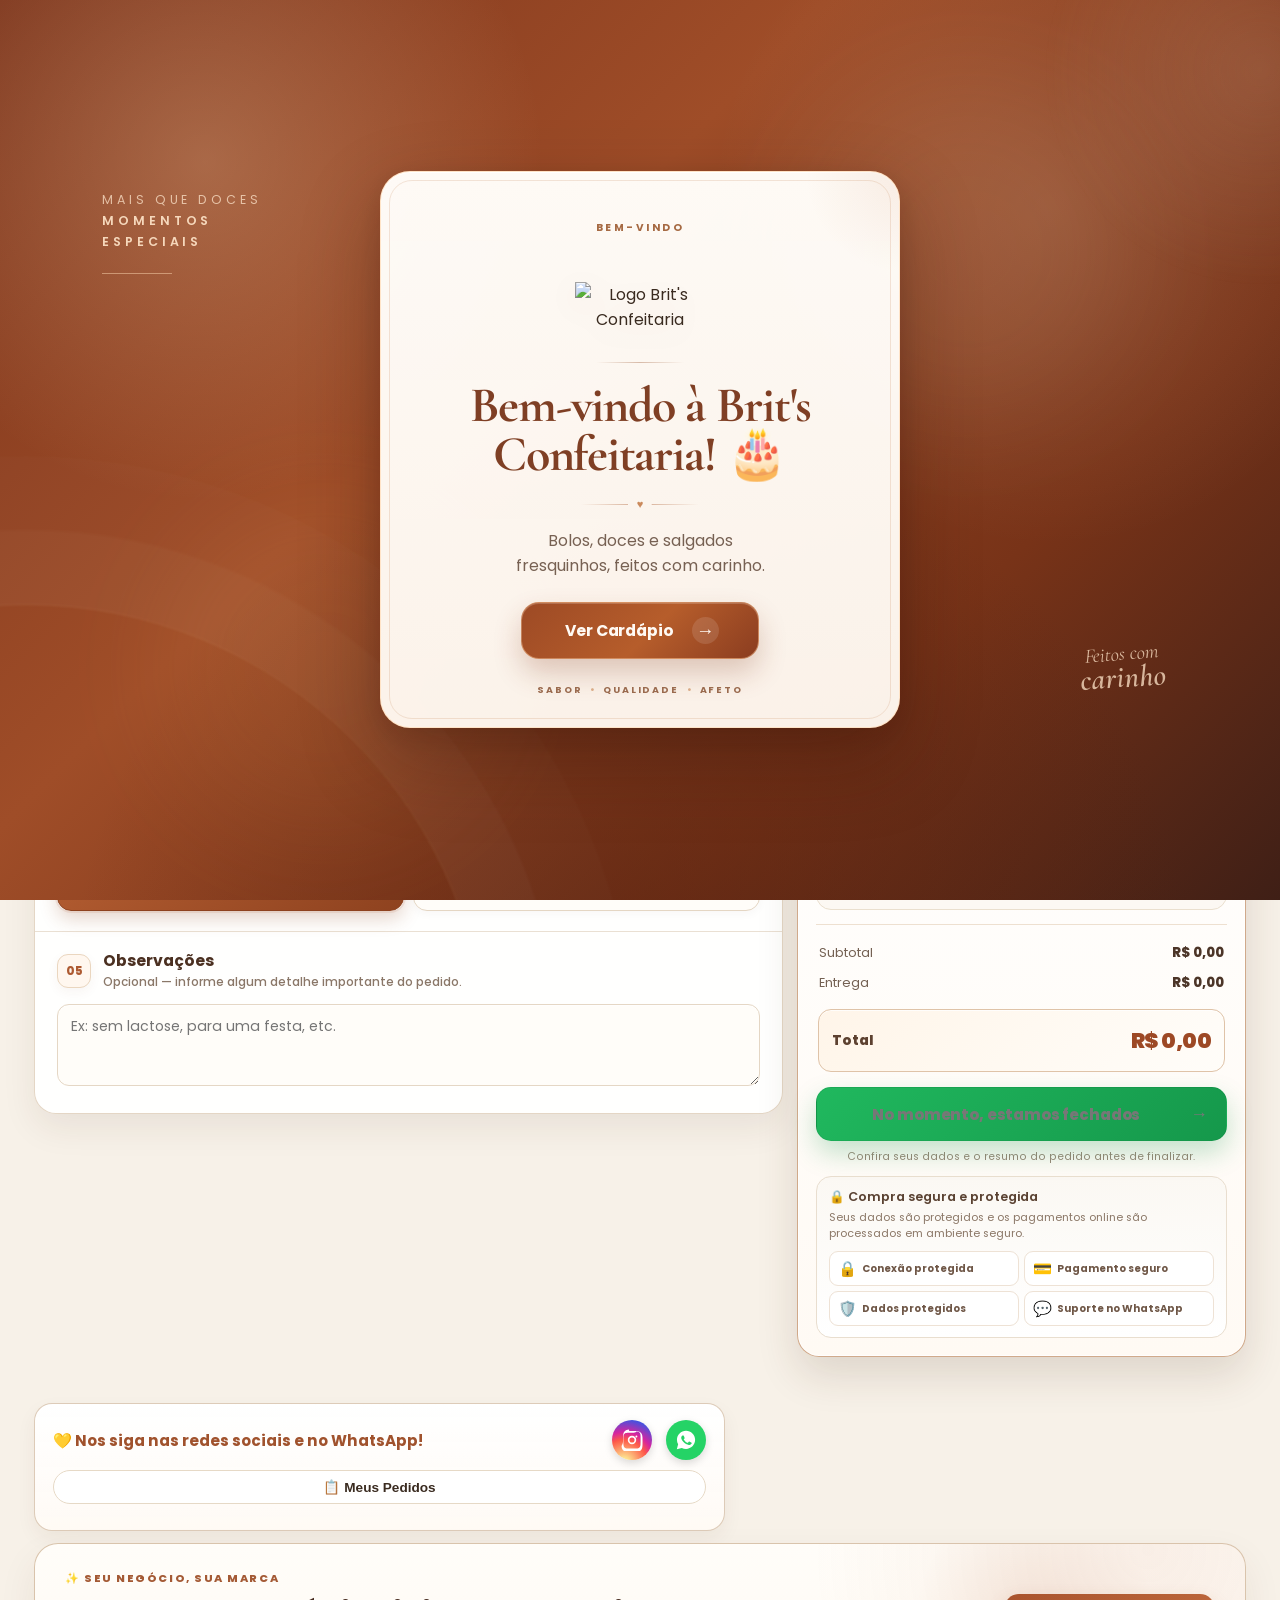
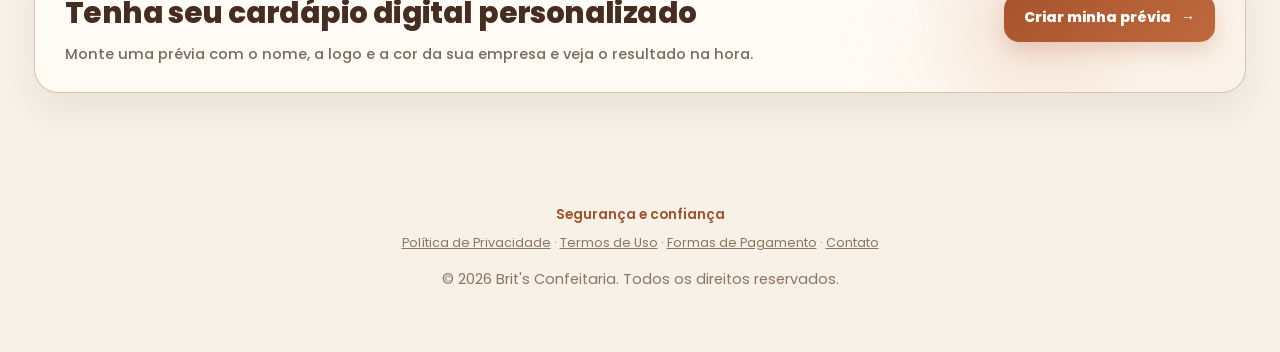
==== index.html @ 146a9d32 "Adiciona nomes alternativos da Brit's ao SEO" ====
<!DOCTYPE html>
<html lang="pt-BR">
<head>
    <meta charset="UTF-8">
    <meta name="viewport" content="width=device-width, initial-scale=1.0">
    <!-- ⚠️ TROQUE AQUI PRA UM CLIENTE NOVO — essas linhas não conseguem ser preenchidas
         automaticamente pelo loja-config.js, porque o navegador as lê ANTES do JavaScript
         carregar. Troque manualmente pelo nome, descrição e endereço do site do cliente. -->
    <title>Brit's Confeitaria em Colatina, ES | Bolos, Doces e Delivery</title>
    <meta name="description" content="Brit's Confeitaria em Colatina, ES: bolos, doces, tortas, brownies e salgados com delivery. Consulte o cardápio online e faça seu pedido.">
    <meta name="robots" content="index,follow,max-image-preview:large">
    <link rel="canonical" href="https://britsconfeitaria.com.br/">

    <!-- Compartilhamento bonito (WhatsApp, Instagram, etc.) -->
    <meta property="og:title" content="Brit's Confeitaria em Colatina, ES | Bolos, Doces e Delivery">
    <meta property="og:description" content="Bolos, doces, tortas, brownies e salgados em Colatina, ES. Consulte o cardápio online e peça para entrega.">
    <meta property="og:image" content="https://britsconfeitaria.com.br/logopng.png">
    <meta property="og:type" content="website">
    <meta property="og:url" content="https://britsconfeitaria.com.br/">
    <meta property="og:locale" content="pt_BR">
    <meta name="twitter:card" content="summary_large_image">
    <meta name="twitter:title" content="Brit's Confeitaria em Colatina, ES">
    <meta name="twitter:description" content="Bolos, doces, tortas, brownies e salgados com delivery em Colatina, ES.">
    <meta name="twitter:image" content="https://britsconfeitaria.com.br/logopng.png">
    <meta name="theme-color" content="#a0522d">

    <!-- Dados estruturados para mecanismos de busca: negócio local por área atendida.
         Não publicamos endereço residencial; a cobertura informada é Colatina/ES. -->
    <script type="application/ld+json">
    {
      "@context": "https://schema.org",
      "@type": "Bakery",
      "@id": "https://britsconfeitaria.com.br/#negocio",
      "name": "Brit's Confeitaria",
      "alternateName": ["Brits", "Brits Confeitaria"],
      "url": "https://britsconfeitaria.com.br/",
      "logo": "https://britsconfeitaria.com.br/logopng.png",
      "image": "https://britsconfeitaria.com.br/logopng.png",
      "telephone": "+55 27 99763-3871",
      "description": "Confeitaria em Colatina, ES, com bolos, doces, tortas, brownies, salgados e delivery.",
      "areaServed": {
        "@type": "City",
        "name": "Colatina",
        "containedInPlace": {
          "@type": "State",
          "name": "Espírito Santo"
        }
      },
      "sameAs": [
        "https://www.instagram.com/brites.doces/"
      ],
      "servesCuisine": [
        "Confeitaria",
        "Bolos",
        "Doces",
        "Tortas",
        "Brownies",
        "Salgados"
      ],
      "potentialAction": {
        "@type": "OrderAction",
        "target": "https://britsconfeitaria.com.br/"
      }
    }
    </script>
    <!-- fim do trecho pra trocar manualmente -->

    <!-- PWA (app instalável) -->
    <link rel="manifest" href="manifest.json">
    <link rel="icon" type="image/png" href="logopng.png">
    <link rel="apple-touch-icon" href="logopng.png">

    <link rel="preconnect" href="https://fonts.googleapis.com">
    <link href="https://fonts.googleapis.com/css2?family=Cormorant+Garamond:wght@600;700&family=Poppins:wght@400;500;600;700&display=swap" rel="stylesheet">
    <link rel="stylesheet" href="style.css">

    <style>
        /* Vendedor Inteligente — sugestão discreta antes do carrinho */
        .vendedor-inteligente {
            position: fixed;
            left: 16px;
            bottom: 18px;
            width: min(390px, calc(100vw - 32px));
            z-index: 1190;
            background: #fffaf5;
            border: 1px solid rgba(160,82,45,.22);
            border-radius: 18px;
            box-shadow: 0 16px 45px rgba(62,35,20,.22);
            padding: 14px;
            gap: 12px;
            align-items: center;
            transform: translateY(22px);
            opacity: 0;
            transition: opacity .25s ease, transform .25s ease;
        }
        .vendedor-inteligente.mostrar { opacity: 1; transform: translateY(0); }
        .vendedor-inteligente-foto { width: 86px; height: 86px; border-radius: 14px; object-fit: cover; flex: 0 0 86px; background: #f1e7df; }
        .vendedor-inteligente-conteudo { min-width: 0; flex: 1; }
        .vendedor-inteligente-kicker { display:block; font-size:.78rem; font-weight:700; color:#a0522d; margin-bottom:3px; }
        .vendedor-inteligente-nome { display:block; color:#3f261b; font-size:1rem; line-height:1.2; margin-right:22px; }
        .vendedor-inteligente-texto { margin:5px 0 7px; font-size:.82rem; line-height:1.35; color:#6f574b; }
        .vendedor-inteligente-preco { display:inline-block; margin-right:8px; font-weight:800; color:#6f3a24; }
        .vendedor-inteligente-preco-original { font-size:.78rem; color:#8d827d; text-decoration:line-through; margin-right:4px; }
        .vendedor-inteligente-acao { border:0; border-radius:10px; padding:8px 11px; font:inherit; font-weight:700; cursor:pointer; background:#a0522d; color:white; }
        .vendedor-inteligente-fechar { position:absolute; top:7px; right:8px; border:0; background:transparent; color:#806d64; font-size:1rem; cursor:pointer; padding:5px; }
        @media (max-width: 560px) {
            .vendedor-inteligente { left:12px; bottom:12px; width:calc(100vw - 24px); padding:12px; }
            .vendedor-inteligente-foto { width:76px; height:76px; flex-basis:76px; }
        }
    </style>

</head>
<body>
    <div id="telaBoasVindas" class="tela-boas-vindas" style="display:none;">
        <div class="boas-vindas-luz boas-vindas-luz--um" aria-hidden="true"></div>
        <div class="boas-vindas-luz boas-vindas-luz--dois" aria-hidden="true"></div>
        <div class="boas-vindas-assinatura boas-vindas-assinatura--esquerda" aria-hidden="true">
            <span>MAIS QUE DOCES</span>
            <strong>MOMENTOS ESPECIAIS</strong>
        </div>
        <div class="boas-vindas-assinatura boas-vindas-assinatura--direita" aria-hidden="true">
            <span>Feitos com</span>
            <strong>carinho</strong>
        </div>
        <div class="boas-vindas-conteudo" role="dialog" aria-modal="true" aria-labelledby="boasVindasTitulo">
            <div class="boas-vindas-kicker">BEM-VINDO</div>
            <div class="boas-vindas-logo-wrap">
                <img id="boasVindasLogo" src="logopng.png" alt="Logo da loja" class="boas-vindas-logo">
            </div>
            <h2 id="boasVindasTitulo">Bem-vindo à Brit's Confeitaria! 🎂</h2>
            <div class="boas-vindas-divisor" aria-hidden="true"><span>♥</span></div>
            <p class="boas-vindas-subtitulo">Bolos, doces e salgados fresquinhos, feitos com carinho.</p>
            <button class="boas-vindas-cta" onclick="fecharBoasVindas()">
                <span>Ver Cardápio</span>
                <span class="boas-vindas-seta" aria-hidden="true">→</span>
            </button>
            <div class="boas-vindas-valores" aria-hidden="true">
                <span>Sabor</span><i>•</i><span>Qualidade</span><i>•</i><span>Afeto</span>
            </div>
        </div>
    </div>

    <div id="bannerModoDemo" class="banner-modo-demo" style="display:none;">
        <span>🎨 Você está vendo uma prévia personalizada!</span>
        <button id="btnVoltarBannerDemo" onclick="restaurarCardapioOriginal()">🔄 Voltar pro cardápio da Brit's</button>
    </div>

    <header>
        <button id="btnAtivarNotificacoesSino" class="sino-notificacoes" style="display:none;" title="Notificações ativadas" aria-label="Notificações já ativadas" disabled>🔔</button>
        <div class="container">
            <img src="logopng.png" alt="Logo Brit's Confeitaria" class="logo">
            <h1>Bem-vindo à Brit's Confeitaria!</h1>
            <p>Seu cardápio diário de delícias frescas.</p>
            <p id="headerCidade" class="header-cidade"></p>
        </div>
    </header>

    <div id="statusLojaBanner" class="status-loja-banner">
        <span id="statusLojaTexto">Verificando o horário de funcionamento...</span>
    </div>

    <div id="ofertaBanner" class="oferta-banner" style="display:none;">
        <span onclick="irParaOfertas()">🔥 Temos produtos em oferta hoje! Toque aqui pra ver.</span>
        <button onclick="fecharAvisoOferta()">✕</button>
    </div>

    <div id="statusPedidoBanner" class="status-pedido-banner" style="display:none;">
        <span id="statusPedidoTexto"></span>
        <button id="btnPagarRestante" style="display:none;" onclick="pagarRestanteEncomenda(null, this)">💳 Pagar o restante</button>
        <button id="statusPedidoFechar" onclick="fecharStatusPedido()">✕</button>
    </div>

    <main>
        <div class="container">
            <div class="destaques">
                <div class="destaque-item"><div class="emoji">🧁</div><div class="txt">Feito com carinho</div></div>
                <div class="destaque-item"><div class="emoji">🌾</div><div class="txt">Ingredientes selecionados</div></div>
                <div class="destaque-item"><div class="emoji">🛵</div><div class="txt">Entrega na sua casa</div></div>
                <div class="destaque-item"><div class="emoji">💳</div><div class="txt">Pix, cartão ou dinheiro</div></div>
            </div>

            <button id="btnAtivarNotificacoesGrande" class="btn-notificacoes" onclick="ativarNotificacoes()">🔔 Ativar notificações de ofertas e novidades</button>
        </div>

        <div id="conviteNotificacoes" class="convite-notificacoes" style="display:none;" role="dialog" aria-live="polite" aria-labelledby="conviteNotificacoesTitulo">
            <button type="button" class="convite-notificacoes-fechar" onclick="adiarConviteNotificacoes()" aria-label="Fechar">✕</button>
            <div class="convite-notificacoes-icone">🔔</div>
            <div class="convite-notificacoes-conteudo">
                <strong id="conviteNotificacoesTitulo">Quer saber primeiro quando sair uma delícia nova? 😍</strong>
                <p>Ative as notificações e receba avisos de produtos fresquinhos, promoções e novidades da Brit's.</p>
                <div class="convite-notificacoes-acoes">
                    <button type="button" class="convite-notificacoes-aceitar" onclick="aceitarConviteNotificacoes()">Quero receber 😍</button>
                    <button type="button" class="convite-notificacoes-agora-nao" onclick="adiarConviteNotificacoes()">Agora não</button>
                </div>
            </div>
        </div>


        <div id="vendedorInteligente" class="vendedor-inteligente" style="display:none;" aria-live="polite">
            <button type="button" class="vendedor-inteligente-fechar" onclick="fecharVendedorInteligente()" aria-label="Fechar sugestão">✕</button>
            <img id="vendedorInteligenteFoto" class="vendedor-inteligente-foto" src="" alt="" style="display:none;">
            <div class="vendedor-inteligente-conteudo">
                <span id="vendedorInteligenteKicker" class="vendedor-inteligente-kicker">😍 Uma sugestão pra você</span>
                <strong id="vendedorInteligenteNome" class="vendedor-inteligente-nome"></strong>
                <p id="vendedorInteligenteTexto" class="vendedor-inteligente-texto"></p>
                <div>
                    <span id="vendedorInteligentePrecoOriginal" class="vendedor-inteligente-preco-original" style="display:none;"></span>
                    <span id="vendedorInteligentePreco" class="vendedor-inteligente-preco"></span>
                    <button type="button" id="vendedorInteligenteAcao" class="vendedor-inteligente-acao">Adicionar ao carrinho</button>
                </div>
            </div>
        </div>

        <div id="carrosselDestaques" class="carrossel-destaques container" style="display:none;">
            <div id="carrosselTrilho" class="carrossel-trilho"></div>
            <button type="button" class="carrossel-destaque-seta carrossel-destaque-anterior" onclick="mudarSlideCarrossel(-1)" aria-label="Destaque anterior">‹</button>
            <button type="button" class="carrossel-destaque-seta carrossel-destaque-proximo" onclick="mudarSlideCarrossel(1)" aria-label="Próximo destaque">›</button>
            <div id="carrosselBolinhas" class="carrossel-bolinhas"></div>
        </div>

        <section id="produtos-destaque" class="container">
            <h2>Nossas Delícias do Dia</h2>
            <!-- NOVO: Navegação de Categorias -->
            <nav class="categorias">
                <ul id="categorias-nav">
                    <!-- As categorias serão carregadas aqui pelo JavaScript -->
                </ul>
            </nav>
            <div class="lista-produtos">
                <!-- Os produtos serão carregados aqui pelo JavaScript -->
            </div>
        </section>

        <button id="carrinhoFlutuante" class="carrinho-flutuante" style="display:none;" onclick="document.getElementById('carrinho').scrollIntoView({behavior:'smooth', block:'start'});">
            🛒 <span id="carrinhoFlutuanteQtd">0</span> item(ns) — <span id="carrinhoFlutuanteTotal">R$ 0,00</span>
            <span class="carrinho-flutuante-seta">Ver carrinho ↑</span>
        </button>

        <div id="lembreteCarrinhoBanner" class="lembrete-carrinho-banner" style="display:none;">
            <span>🛒 Seu pedido ainda está aqui 😊 Quer finalizar?</span>
            <div id="lembreteCarrinhoSugestao" class="sugestao-produto-carrinho" style="display:none; margin-top:8px;"></div>
            <div class="lembrete-carrinho-botoes">
                <button type="button" onclick="document.getElementById('carrinho').scrollIntoView({behavior:'smooth', block:'start'}); fecharLembreteCarrinho();">Ver carrinho</button>
                <button type="button" class="lembrete-carrinho-fechar" onclick="fecharLembreteCarrinho()">✕</button>
            </div>
        </div>

        <section id="carrinho" class="container checkout-premium">
            <div class="checkout-premium-cabecalho">
                <span class="checkout-premium-eyebrow">Finalização do pedido</span>
                <h2>Seu Carrinho</h2>
                <p>Preencha seus dados com tranquilidade, escolha como deseja receber e revise o pedido antes de finalizar.</p>
            </div>

            <div class="checkout-premium-grid">
                <div class="checkout-premium-formulario">
                    <div class="endereco-form card-secao checkout-card-principal">
                        <div class="checkout-bloco checkout-bloco-dados">
                            <div class="checkout-bloco-titulo">
                                <span class="checkout-passo">01</span>
                                <div>
                                    <strong>Seus dados</strong>
                                    <small>Informe quem receberá o pedido.</small>
                                </div>
                            </div>
                            <div class="checkout-campos-duplos">
                                <input type="text" id="nomeCliente" placeholder="Seu Nome Completo" required>
                                <input type="tel" id="telefoneCliente" placeholder="Telefone (WhatsApp)" required>
                            </div>
                        </div>

                        <div class="checkout-bloco checkout-bloco-entrega">
                            <div class="checkout-bloco-titulo">
                                <span class="checkout-passo">02</span>
                                <div>
                                    <strong>Entrega ou retirada</strong>
                                    <small>Escolha a opção mais conveniente para você.</small>
                                </div>
                            </div>
                            <div class="opcoes-radio checkout-opcoes-entrega">
                                <div class="opcao-btn selecionado" id="btnRetirada" onclick="selecionarTipoEntrega('retirada')">🏠 Retirar no local</div>
                                <div class="opcao-btn" id="btnEntrega" onclick="selecionarTipoEntrega('entrega')">🛵 Entrega</div>
                            </div>

                            <div id="areaEntrega" style="display:none;">
                                <div class="checkout-endereco-grid">
                                    <label class="label-cep checkout-endereco-label">Endereço para entrega</label>
                                    <input type="text" id="cepCliente" placeholder="CEP (Ex: 00000-000)" maxlength="9" onblur="calcularFrete()">
                                    <div id="infoFrete" class="info-frete" style="display:none;"></div>
                                    <input type="text" id="ruaCliente" placeholder="Rua">
                                    <input type="text" id="numeroCliente" placeholder="Número">
                                    <input type="text" id="complementoCliente" placeholder="Complemento (apto, bloco, etc.)">
                                    <input type="text" id="bairroCliente" placeholder="Bairro">
                                    <input type="text" id="cidadeCliente" placeholder="Cidade">
                                    <input type="text" id="estadoCliente" placeholder="UF" maxlength="2">
                                </div>
                            </div>
                        </div>

                        <div class="checkout-bloco checkout-bloco-pagamento" id="seletorMomentoPagamento">
                            <div class="checkout-bloco-titulo">
                                <span class="checkout-passo">03</span>
                                <div>
                                    <strong id="tituloMomentoPagamento">Quando você quer pagar?</strong>
                                    <small id="subtituloMomentoPagamento">Escolha a opção que deixa sua compra mais confortável.</small>
                                </div>
                            </div>
                            <div class="opcoes-radio checkout-opcoes-pagamento">
                                <div class="opcao-btn selecionado" id="btnPagamentoAgora" onclick="selecionarMomentoPagamento('agora')">💳 Pagar agora <span>Pix ou cartão</span></div>
                                <div class="opcao-btn" id="btnPagamentoRecebimento" onclick="selecionarMomentoPagamento('recebimento')">🏠 Pagar ao receber <span id="rotuloMomentoRecebimento">na retirada</span></div>
                            </div>
                        </div>

                        <div class="checkout-bloco checkout-bloco-pagamento" id="metodosPagamentoCheckout">
                            <div class="checkout-bloco-titulo">
                                <span class="checkout-passo">04</span>
                                <div>
                                    <strong>Forma de pagamento</strong>
                                    <small id="textoAjudaFormaPagamento">Escolha Pix ou cartão para pagar agora.</small>
                                </div>
                            </div>
                            <div class="opcoes-radio checkout-opcoes-pagamento">
                                <div class="opcao-btn selecionado" id="btnPix" onclick="selecionarPagamento('Pix')">💠 Pix <span id="rotuloPixPagamento">pagar agora</span></div>
                                <div class="opcao-btn" id="btnCartao" onclick="selecionarPagamento('Cartão')">💳 Cartão <span id="rotuloCartaoPagamento">pagar agora</span></div>
                                <div class="opcao-btn" id="btnDinheiro" onclick="selecionarPagamento('Dinheiro')" style="display:none;">💵 Dinheiro <span id="rotuloDinheiroPagamento">na retirada</span></div>
                            </div>

                            <div id="areaTroco" style="display:none;">
                                <label>Precisa de troco?</label>
                                <div class="toggle-sim-nao">
                                    <button type="button" id="btnTrocoSim" class="toggle-opcao" onclick="definirPrecisaTroco(true)">Sim</button>
                                    <button type="button" id="btnTrocoNao" class="toggle-opcao selecionado" onclick="definirPrecisaTroco(false)">Não</button>
                                </div>
                                <div id="campoValorTroco" style="display:none; margin-top:8px;">
                                    <label>Troco para quanto?</label>
                                    <input type="text" id="clienteTroco" placeholder="Ex: R$ 50,00">
                                </div>
                            </div>
                        </div>

                        <div id="avisoPagamentoEncomendaCheckout" class="checkout-bloco checkout-bloco-pagamento" style="display:none;">
                            <div class="checkout-bloco-titulo">
                                <span class="checkout-passo" id="passoPagamentoEncomendaNumero">03</span>
                                <div>
                                    <strong>Pagamento da encomenda</strong>
                                    <small>A loja confirma a disponibilidade antes de qualquer cobrança.</small>
                                </div>
                            </div>
                            <p class="dica-encomenda" style="margin:0;">Depois do aceite da Brit's, você poderá escolher em <strong>Meus Pedidos</strong> entre pagar o sinal configurado ou quitar 100% da encomenda.</p>
                        </div>

                        <div id="resumoEncomendaCheckout" style="display:none;">
                            <p class="dica-encomenda" id="resumoTextoEncomenda"></p>
                        </div>

                        <div class="checkout-bloco checkout-bloco-observacoes">
                            <div class="checkout-bloco-titulo checkout-bloco-titulo-menor">
                                <span class="checkout-passo" id="passoObservacoesNumero">05</span>
                                <div>
                                    <strong>Observações</strong>
                                    <small>Opcional — informe algum detalhe importante do pedido.</small>
                                </div>
                            </div>
                            <textarea id="clienteObs" rows="2" placeholder="Ex: sem lactose, para uma festa, etc."></textarea>
                        </div>
                    </div>
                </div>

                <aside class="checkout-premium-resumo" aria-label="Resumo do pedido">
                    <div class="checkout-resumo-cabecalho">
                        <div>
                            <span class="checkout-resumo-eyebrow">Resumo do pedido</span>
                            <h3>Revise antes de finalizar</h3>
                        </div>
                        <span class="checkout-resumo-icone">🛍️</span>
                    </div>

                    <div class="carrinho-itens">
                        <p>Seu carrinho está vazio.</p>
                    </div>

                    <div class="checkout-cupom-card">
                        <label for="cupomInput">Tem um cupom?</label>
                        <div class="cupom-area">
                            <input type="text" id="cupomInput" placeholder="Digite seu cupom">
                            <button onclick="aplicarCupom()">Aplicar</button>
                        </div>
                        <p id="cupomMensagem" class="cupom-mensagem"></p>
                        <p id="incentivoCarrinhoMsg" class="cupom-mensagem" style="display:none;"></p>
                        <div id="sugestaoProdutoCarrinho" class="sugestao-produto-carrinho" style="display:none;"></div>
                    </div>

                    <div class="carrinho-total">
                        <p><span>Subtotal</span><strong id="subtotal-carrinho">R$ 0,00</strong></p>
                        <p id="linhaDesconto" style="display:none;"><span>Desconto</span><strong id="desconto-carrinho">- R$ 0,00</strong></p>
                        <p><span>Entrega</span><strong id="frete-carrinho">R$ 0,00</strong></p>
                        <p class="total-final"><span>Total</span><strong id="total-carrinho">R$ 0,00</strong></p>
                    </div>

                    <button class="finalizar-compra">Finalizar Compra</button>
                    <p class="checkout-final-ajuda">Confira seus dados e o resumo do pedido antes de finalizar.</p>

                    <div class="compra-segura-box">
                        <p class="compra-segura-titulo">🔒 Compra segura e protegida</p>
                        <p class="compra-segura-texto">Seus dados são protegidos e os pagamentos online são processados em ambiente seguro.</p>
                        <div class="compra-segura-grade">
                            <div class="compra-segura-item"><span class="compra-segura-icone">🔒</span>Conexão protegida</div>
                            <div class="compra-segura-item"><span class="compra-segura-icone">💳</span>Pagamento seguro</div>
                            <div class="compra-segura-item"><span class="compra-segura-icone">🛡️</span>Dados protegidos</div>
                            <div class="compra-segura-item"><span class="compra-segura-icone">💬</span>Suporte no WhatsApp</div>
                        </div>
                    </div>
                </aside>
            </div>
        </section>

        <div class="container">
            <div id="clubeFidelidadeCard" class="clube-fidelidade-card" style="display:none;">
                <div id="clubeNaoIdentificado">
                    <h3 id="clubeTitulo">⭐ Clube Brit's</h3>
                    <p>Compre, acumule pontos e ganhe benefícios!</p>
                    <button type="button" onclick="abrirFormClube()">Entrar no Clube</button>
                </div>

                <div id="clubeFormIdentificacao" style="display:none;">
                    <input type="text" id="clubeNomeInput" placeholder="Seu nome">
                    <input type="tel" id="clubeTelefoneInput" placeholder="Seu WhatsApp">
                    <button type="button" onclick="entrarNoClube()">Confirmar</button>
                </div>

                <div id="clubePerfil" style="display:none;">
                    <p class="clube-saudacao">Olá, <span id="clubeNomeExibido"></span>! 👋 <span id="clubeNivelEmoji"></span> <span id="clubeNivelNome"></span> — <strong id="clubePontosExibido">0</strong> pts</p>
                    <div class="clube-barra-fundo"><div id="clubeBarraProgresso" class="clube-barra-preenchida" style="width:0%;"></div></div>
                    <p id="clubeProgressoTexto" class="note"></p>
                    <div id="clubeRecompensas"></div>
                    <button type="button" onclick="sairDoClube()" class="link-sair-clube">Sair / trocar de conta</button>
                </div>
            </div>

            <div class="contato-redes-sociais">
                <p class="contato-mensagem">💛 Nos siga nas redes sociais e no WhatsApp!</p>
                <div class="redes-sociais-header">
                    <a id="linkInstagramLoja" href="https://www.instagram.com/brites.doces/" target="_blank" rel="noopener noreferrer" class="rede-social-btn rede-instagram" aria-label="Instagram da loja">
                        <svg viewBox="0 0 24 24" width="22" height="22" fill="currentColor"><path d="M12 2.2c3.2 0 3.6 0 4.9.07 1.2.06 2.2.27 2.7.46a5.4 5.4 0 0 1 2 1.3 5.4 5.4 0 0 1 1.3 2c.2.5.4 1.5.5 2.7.1 1.3.1 1.7.1 4.9s0 3.6-.1 4.9c-.1 1.2-.3 2.2-.5 2.7a5.4 5.4 0 0 1-1.3 2 5.4 5.4 0 0 1-2 1.3c-.5.2-1.5.4-2.7.5-1.3.1-1.7.1-4.9.1s-3.6 0-4.9-.1c-1.2-.1-2.2-.3-2.7-.5a5.4 5.4 0 0 1-2-1.3 5.4 5.4 0 0 1-1.3-2c-.2-.5-.4-1.5-.5-2.7C2.2 15.6 2.2 15.2 2.2 12s0-3.6.1-4.9c.1-1.2.3-2.2.5-2.7a5.4 5.4 0 0 1 1.3-2 5.4 5.4 0 0 1 2-1.3c.5-.2 1.5-.4 2.7-.5C8.4 2.2 8.8 2.2 12 2.2Zm0 1.8c-3.1 0-3.5 0-4.8.07-1 .05-1.6.2-2 .35a3.6 3.6 0 0 0-1.3.86 3.6 3.6 0 0 0-.86 1.3c-.15.4-.3 1-.35 2C2.6 8.5 2.6 8.9 2.6 12s0 3.5.07 4.8c.05 1 .2 1.6.35 2 .16.5.4.9.86 1.3.4.4.8.7 1.3.86.4.15 1 .3 2 .35 1.3.06 1.7.07 4.8.07s3.5 0 4.8-.07c1-.05 1.6-.2 2-.35a3.6 3.6 0 0 0 1.3-.86 3.6 3.6 0 0 0 .86-1.3c.15-.4.3-1 .35-2 .06-1.3.07-1.7.07-4.8s0-3.5-.07-4.8c-.05-1-.2-1.6-.35-2a3.6 3.6 0 0 0-.86-1.3 3.6 3.6 0 0 0-1.3-.86c-.4-.15-1-.3-2-.35C15.5 4 15.1 4 12 4Zm0 3.4a4.6 4.6 0 1 1 0 9.2 4.6 4.6 0 0 1 0-9.2Zm0 1.8a2.8 2.8 0 1 0 0 5.6 2.8 2.8 0 0 0 0-5.6Zm4.8-2a1.08 1.08 0 1 1 0 2.16 1.08 1.08 0 0 1 0-2.16Z"/></svg>
                    </a>
                    <a id="linkWhatsappLoja" href="https://wa.me/5527997633871" target="_blank" rel="noopener noreferrer" class="rede-social-btn rede-whatsapp" aria-label="WhatsApp da loja">
                        <svg viewBox="0 0 24 24" width="22" height="22" fill="currentColor"><path d="M12.04 2C6.58 2 2.13 6.45 2.13 11.91c0 1.7.44 3.35 1.29 4.8L2 22l5.42-1.4a9.9 9.9 0 0 0 4.62 1.17h.01c5.46 0 9.9-4.45 9.9-9.91C21.96 6.4 17.5 2 12.04 2Zm5.8 14a2.7 2.7 0 0 1-1.87 1.35c-.5.1-1.14.19-3.32-.7-2.78-1.15-4.58-3.98-4.72-4.16-.14-.19-1.13-1.5-1.13-2.87s.7-2.03.95-2.31c.24-.28.53-.35.71-.35h.5c.16 0 .38-.06.6.45.24.57.8 1.97.87 2.11.07.14.12.31.02.5-.1.19-.15.31-.29.48-.14.17-.3.38-.43.51-.14.14-.29.29-.13.57.17.28.75 1.24 1.61 2 1.11.99 2.04 1.3 2.32 1.44.28.14.44.12.6-.07.17-.19.72-.84.91-1.13.19-.28.38-.24.64-.14.26.09 1.65.78 1.93.92.28.14.47.21.54.33.07.12.07.68-.16 1.34Z"/></svg>
                    </a>
                </div>
                <button type="button" id="btnMeusPedidos" class="btn-meus-pedidos" onclick="abrirMeusPedidos()">📋 Meus Pedidos</button>
                <button type="button" id="btnRepetirPedido" class="btn-notificacoes" style="display:none;" onclick="repetirUltimoPedido()">🔄 Repetir último pedido</button>
            </div>

            <div id="modalMeusPedidos" class="modal-overlay" style="display:none;" onclick="if(event.target === this) fecharMeusPedidos()">
                <div class="modal-meus-pedidos">
                    <div class="modal-meus-pedidos-topo">
                        <h3>📋 Meus Pedidos</h3>
                        <button type="button" onclick="fecharMeusPedidos()" class="btn-fechar-modal">✕</button>
                    </div>
                    <p class="dica-encomenda">Veja seus pedidos recentes e acompanhe o status.</p>
                    <div id="listaMeusPedidos"></div>
                </div>
            </div>

            <section id="secao-encomendas" class="encomendas-premium" style="display:none;" data-categoria-nome="🎂 Encomendas">
                <button type="button" id="encomendasPremiumToggle" class="encomendas-premium-toggle" aria-expanded="false" aria-controls="encomendasPremiumConteudo" onclick="alternarEncomendasPremium()">
                    <span class="encomendas-premium-identidade">
                        <span class="encomendas-premium-icone" aria-hidden="true">🎂</span>
                        <span class="encomendas-premium-titulos">
                            <span class="encomendas-premium-kicker">ENCOMENDAS BRIT'S</span>
                            <strong>Encomendas para uma data especial</strong>
                            <small>Escolha a data, o horário e veja as opções preparadas para encomenda.</small>
                        </span>
                    </span>

                    <span class="encomendas-premium-direita">
                        <span id="encomendasPremiumContagem" class="encomendas-premium-contagem">0 produtos</span>

                        <span class="encomendas-premium-cta">
                            <span class="encomendas-premium-dica encomendas-premium-dica-fechada">Clique aqui para abrir</span>
                            <span class="encomendas-premium-dica encomendas-premium-dica-aberta">Clique aqui para recolher</span>
                            <span id="encomendasPremiumAcao" class="encomendas-premium-acao">Ver encomendas</span>
                        </span>
                    </span>
                </button>

                <div id="encomendasPremiumConteudo" class="encomendas-premium-conteudo" hidden></div>
            </section>

            <section class="personalizar-secao personalizar-conversao">
                <button type="button" class="personalizar-chamada" onclick="alternarPersonalizarConteudo()" aria-controls="personalizarConteudo">
                    <span class="personalizar-chamada-eyebrow">✨ Seu negócio, sua marca</span>
                    <span class="personalizar-chamada-titulo">Tenha seu cardápio digital personalizado</span>
                    <span class="personalizar-chamada-texto">Monte uma prévia com o nome, a logo e a cor da sua empresa e veja o resultado na hora.</span>
                    <span class="personalizar-chamada-cta">Criar minha prévia <span aria-hidden="true">→</span></span>
                </button>

                <div id="personalizarConteudo" class="personalizar-conteudo" style="display:none;">
                    <div class="personalizar-intro">
                        <div>
                            <span class="personalizar-intro-kicker">PRÉVIA PERSONALIZADA</span>
                            <h3>Veja sua marca dentro de uma experiência profissional de pedidos</h3>
                            <p>Preencha os dados principais. A prévia ao lado acompanha sua personalização em tempo real.</p>
                        </div>
                        <div class="personalizar-intro-selos" aria-label="Destaques da prévia">
                            <span>⚡ Atualização em tempo real</span>
                            <span>🎨 Sua identidade visual</span>
                            <span>📱 Pronto para celular</span>
                        </div>
                    </div>

                    <div class="personalizar-grid">
                        <div class="personalizar-form personalizar-form-card">
                            <div class="personalizar-bloco-topo">
                                <div class="personalizar-passo">01</div>
                                <div>
                                    <span class="personalizar-bloco-kicker">SUA EMPRESA</span>
                                    <h4>Conte um pouco sobre o seu negócio</h4>
                                    <p>Os campos marcados como essenciais são os únicos necessários para solicitar contato.</p>
                                </div>
                            </div>

                            <div class="personalizar-campos-grid">
                                <div class="personalizar-campo">
                                    <label for="pcNome">Seu nome <span class="campo-essencial">Essencial</span></label>
                                    <input type="text" id="pcNome" placeholder="Ex: Maria" maxlength="40" autocomplete="name">
                                </div>

                                <div class="personalizar-campo">
                                    <label for="pcNomeLoja">Nome da sua loja <span class="campo-essencial">Essencial</span></label>
                                    <input type="text" id="pcNomeLoja" placeholder="Ex: Doces da Maria" maxlength="40" autocomplete="organization">
                                </div>

                                <div class="personalizar-campo">
                                    <label for="pcWhatsapp">Seu WhatsApp <span class="campo-essencial">Essencial</span></label>
                                    <input type="text" id="pcWhatsapp" placeholder="Ex: 27 99999-8888" inputmode="tel" autocomplete="tel">
                                </div>

                                <div class="personalizar-campo">
                                    <label for="pcEmail">Seu e-mail <span class="campo-opcional">Opcional</span></label>
                                    <input type="email" id="pcEmail" placeholder="Ex: maria@email.com" autocomplete="email">
                                </div>

                                <div class="personalizar-campo">
                                    <label for="pcTipoNegocio">Tipo de negócio <span class="campo-opcional">Opcional</span></label>
                                    <input type="text" id="pcTipoNegocio" placeholder="Ex: Confeitaria, hamburgueria, açaiteria...">
                                </div>

                                <div class="personalizar-campo">
                                    <label for="pcCidade">Sua cidade <span class="campo-opcional">Opcional</span></label>
                                    <input type="text" id="pcCidade" placeholder="Ex: Colatina/ES" autocomplete="address-level2">
                                </div>
                            </div>

                            <div class="personalizar-divisor"><span>Personalize a aparência</span></div>

                            <div class="personalizar-identidade-grid">
                                <div class="personalizar-campo personalizar-campo-logo">
                                    <label for="pcLogoInput">Sua logo <span class="campo-opcional">Opcional</span></label>
                                    <div class="personalizar-upload">
                                        <span class="personalizar-upload-icone">🖼️</span>
                                        <div>
                                            <strong>Escolher imagem</strong>
                                            <small>Imagens quadradas ficam melhores na prévia.</small>
                                        </div>
                                        <input type="file" id="pcLogoInput" accept="image/*">
                                    </div>
                                </div>

                                <div class="personalizar-campo">
                                    <label for="pcInstagram">Seu Instagram <span class="campo-opcional">Opcional</span></label>
                                    <input type="text" id="pcInstagram" placeholder="Ex: @doces.damaria">
                                </div>

                                <div class="personalizar-campo personalizar-cor-campo">
                                    <label>Cores principais da sua marca</label>
                                    <div class="personalizar-cores-linha" aria-label="Escolha as duas cores principais da marca">
                                        <label class="personalizar-cor-opcao" for="pcCorPrincipal">
                                            <input type="color" id="pcCorPrincipal" value="#a0522d" aria-label="Escolher cor principal da marca">
                                            <span><strong>Principal</strong><small>Botões e títulos</small></span>
                                        </label>
                                        <label class="personalizar-cor-opcao" for="pcCorDestaque">
                                            <input type="color" id="pcCorDestaque" value="#c9974c" aria-label="Escolher cor de destaque da marca">
                                            <span><strong>Destaque</strong><small>Detalhes e realces</small></span>
                                        </label>
                                    </div>
                                </div>
                            </div>

                            <div class="personalizar-acoes">
                                <button type="button" class="btn-ver-previa" onclick="ativarModoDemoCompleto()">👀 Ver meu cardápio no site inteiro</button>
                                <button type="button" class="btn-interesse-personalizado" onclick="enviarInteressePersonalizado()">📲 Quero meu cardápio assim <span aria-hidden="true">→</span></button>
                            </div>
                            <p class="personalizar-acao-nota">Ao continuar, abriremos o WhatsApp com os dados preenchidos para você falar com a equipe.</p>
                            <p id="pcMsgEnvio" class="dica-encomenda personalizar-msg-envio"></p>
                        </div>

                        <aside class="personalizar-preview">
                            <div class="personalizar-preview-topo">
                                <div>
                                    <span class="personalizar-bloco-kicker">02 · SUA PRÉVIA</span>
                                    <h4>Veja sua identidade aplicada</h4>
                                </div>
                                <span class="preview-ao-vivo"><i></i> Ao vivo</span>
                            </div>

                            <div class="preview-browser">
                                <div class="preview-browser-barra" aria-hidden="true">
                                    <span></span><span></span><span></span>
                                    <div>seucardapio.com.br</div>
                                </div>
                                <div class="preview-mini-cardapio" id="pcPreviewCaixa">
                                    <span class="preview-mini-etiqueta">Seu cardápio digital</span>
                                    <img id="pcPreviewLogo" src="logopng.png" alt="Prévia da sua logo">
                                    <h3 id="pcPreviewNome">Bem-vindo à Sua Loja!</h3>
                                    <p>Seu próximo cliente já está no celular. Agora falta dar a ele um jeito fácil de comprar de você.</p>
                                    <div class="preview-mini-produtos" aria-hidden="true">
                                        <span></span><span></span><span></span>
                                    </div>
                                    <div class="preview-botao-exemplo" id="pcPreviewBotao">Fazer pedido</div>
                                </div>
                            </div>

                            <div class="preview-legenda">
                                <span>✓ Nome da loja</span>
                                <span>✓ Logo</span>
                                <span>✓ 2 cores da marca</span>
                            </div>
                            <p class="personalizar-preview-nota">Altere os campos ao lado e acompanhe a prévia. Depois, use “Ver meu cardápio no site inteiro” para experimentar a identidade na página.</p>
                        </aside>
                    </div>

                    <div class="personalizar-beneficios-topo">
                        <span class="personalizar-intro-kicker">MAIS QUE UM CARDÁPIO</span>
                        <h3>Uma estrutura pensada para organizar pedidos e ajudar seu negócio a vender melhor</h3>
                    </div>
                    <ul class="personalizar-beneficios">
                        <li><span class="beneficio-icone">📦</span><div><strong>Pedidos organizados</strong><span>Acompanhe os pedidos em tempo real sem depender de conversa perdida no WhatsApp.</span></div></li>
                        <li><span class="beneficio-icone">🔄</span><div><strong>Cardápio sempre atualizado</strong><span>Altere produtos, preços e disponibilidade sem precisar reimprimir nada.</span></div></li>
                        <li><span class="beneficio-icone">🎟️</span><div><strong>Recorrência e fidelização</strong><span>Use cupons, clube de fidelidade e notificações para manter o relacionamento com clientes.</span></div></li>
                        <li><span class="beneficio-icone">📊</span><div><strong>Gestão em um só lugar</strong><span>Tenha uma visão mais organizada da operação e informações importantes do dia.</span></div></li>
                        <li><span class="beneficio-icone">📱</span><div><strong>Experiência profissional</strong><span>Seu cliente acessa um cardápio moderno pelo celular, com a identidade da sua empresa.</span></div></li>
                        <li><span class="beneficio-icone">✨</span><div><strong>Feito para ser simples</strong><span>Uma experiência visual e direta para usar no dia a dia sem complicação.</span></div></li>
                    </ul>
                </div>
            </section>

        </div>
    </main>

    <footer>
        <div class="container">
            <div class="footer-seguranca">
                <p class="footer-seguranca-titulo">Segurança e confiança</p>
                <p class="footer-seguranca-links">
                    <a href="politica-privacidade.html">Política de Privacidade</a> ·
                    <a href="termos-uso.html">Termos de Uso</a> ·
                    <a href="#" onclick="document.getElementById('carrinho').scrollIntoView({behavior:'smooth'}); return false;">Formas de Pagamento</a> ·
                    <a href="https://wa.me/5527997633871" target="_blank" rel="noopener noreferrer">Contato</a>
                </p>
            </div>
            <p id="footerCopyright">&copy; 2026 Brit's Confeitaria. Todos os direitos reservados.</p>
        </div>
    </footer>

    <!-- Visualizador de foto em tela cheia -->
    <div id="lightboxImagem" class="lightbox" style="display:none;">
        <button type="button" class="lightbox-fechar" onclick="fecharLightbox()">✕</button>
        <button type="button" class="lightbox-seta lightbox-anterior" onclick="lightboxNavegar(-1)">‹</button>
        <img id="lightboxImg" src="" alt="Foto ampliada do produto">
        <button type="button" class="lightbox-seta lightbox-proximo" onclick="lightboxNavegar(1)">›</button>
    </div>

    <!-- Modal de escolha de adicionais (recheio, extras, etc.) -->
    <div id="modalAdicionais" class="modal-adicionais-fundo" style="display:none;">
        <div class="modal-adicionais-cartao">
            <button type="button" class="modal-adicionais-fechar" onclick="fecharModalAdicionais()">✕</button>
            <h3 id="modalAdicionaisNomeProduto"></h3>
            <div id="modalAdicionaisGrupos"></div>
            <button type="button" id="modalAdicionaisBtnConfirmar" class="modal-adicionais-confirmar" onclick="confirmarAdicionaisEAdicionar()">Adicionar</button>
        </div>
    </div>

    <div id="toastNotificacao" class="toast-notificacao" style="display:none;">
        <span id="toastNotificacaoTitulo"></span>
        <span id="toastNotificacaoCorpo"></span>
    </div>

    <!-- Firebase (para salvar os pedidos no painel da loja) -->
    <script src="https://www.gstatic.com/firebasejs/12.16.0/firebase-app-compat.js"></script>
    <script src="https://www.gstatic.com/firebasejs/12.16.0/firebase-auth-compat.js"></script>
    <script src="https://www.gstatic.com/firebasejs/12.16.0/firebase-database-compat.js"></script>
    <script src="https://www.gstatic.com/firebasejs/12.16.0/firebase-messaging-compat.js"></script>
    <script src="https://www.gstatic.com/firebasejs/12.16.0/firebase-functions-compat.js"></script>
    <script src="loja-config.js"></script>
    <script src="firebase-config.js"></script>
    <script src="pagamento.js"></script>
    <script src="script.js"></script>
</body>
</html>
---- style.css ----
/* Estilos Gerais */
:root{
    --bg:#f7f1e8;
    --card:#ffffff;
    --text:#3a2b20;
    --muted:#8a7562;
    --primary:#a0522d;
    --primary-dark:#7a3e21;
    --accent:#c9974c;
    --border:#e6d9c6;
    --shadow: 0 6px 18px rgba(70,40,20,0.10);
}

* { box-sizing: border-box; }

html {
    overflow-x: clip;
    width: 100%;
}

body {
    font-family: 'Poppins', Arial, sans-serif;
    margin: 0;
    padding: 0;
    background-color: var(--bg);
    color: var(--text);
    overflow-x: clip;
    width: 100%;
}

.container {
    width: 90%;
    max-width: 1200px;
    margin: 0 auto;
    padding: 20px 0;
}

/* Estilos do Cabeçalho (Header) */
header {
    position: relative;
    background-color: #ffffff;
    color: var(--primary);
    padding: 20px 0 18px;
    text-align: center;
    border-bottom-left-radius: 24px;
    border-bottom-right-radius: 24px;
    box-shadow: 0 2px 4px rgba(0,0,0,0.1);
}

.sino-notificacoes {
    position: absolute;
    top: 14px;
    right: 14px;
    width: 40px;
    height: 40px;
    border-radius: 50%;
    background: #e0f5e9;
    border: 1px solid #a9d9b8;
    font-size: 1.15em;
    align-items: center;
    justify-content: center;
    z-index: 5;
}
.sino-notificacoes:disabled { cursor: default; }

header .logo {
    max-width: 130px;
    height: auto;
    margin-bottom: 10px;
}

header h1 {
    margin: 0;
    font-size: 2em;
    font-weight: 700;
    color: var(--primary);
}

header p {
    margin: 6px 0 0;
    font-size: 1em;
    color: var(--muted);
}

.header-cidade {
    margin: 4px 0 0;
    font-size: 0.85em;
    font-weight: 600;
    color: var(--primary);
}

/* Cards de destaque */
.destaques {
    display: flex;
    flex-wrap: wrap;
    gap: 8px;
    margin-bottom: 10px;
}
.destaque-item {
    flex: 1;
    min-width: 140px;
    background: var(--card);
    border: 1px solid var(--border);
    border-radius: 10px;
    padding: 6px 10px;
    display: flex;
    align-items: center;
    gap: 6px;
    box-shadow: var(--shadow);
}
.destaque-item .emoji { font-size: 16px; }
.destaque-item .txt { font-size: 11px; color: var(--muted); font-weight: 600; margin: 0; }

@media (max-width: 600px) {
    .destaque-item {
        min-width: 47%;
        padding: 6px 8px;
    }
    .destaque-item .emoji { font-size: 15px; }
    .destaque-item .txt { font-size: 10px; }
}

/* Estilos da Seção Principal (Main) */
main {
    padding: 10px 0 20px;
}

/* Estilos da Seção de Produtos em Destaque */
/* Carrossel de destaques — vitrine de conversão */
.carrossel-destaques {
    position: relative;
    border-radius: 20px;
    overflow: hidden;
    margin: 8px auto 20px;
    box-shadow: 0 14px 36px rgba(94, 49, 34, 0.16);
    border: 1px solid rgba(173, 122, 97, 0.18);
    background: #fff8f5;
}
.carrossel-trilho {
    display: flex;
    transition: transform 0.5s ease;
}
.carrossel-slide {
    min-width: 100%;
    position: relative;
    height: 230px;
    cursor: pointer;
    background: linear-gradient(110deg, #fff8f5 0%, #fff1ec 46%, #ead7cf 100%);
    overflow: hidden;
}
.carrossel-fundo {
    position: absolute;
    inset: -8%;
    width: 116%;
    height: 116%;
    object-fit: cover;
    filter: blur(22px) saturate(.9);
    opacity: .18;
    display: block;
}
.carrossel-foto {
    position: absolute;
    z-index: 1;
    top: 0; right: 0;
    width: 58%;
    height: 100%;
    object-fit: cover;
    object-position: center;
    display: block;
}
.carrossel-slide::after {
    content: '';
    position: absolute;
    z-index: 2;
    inset: 0;
    background: linear-gradient(90deg, rgba(255,248,245,.99) 0%, rgba(255,248,245,.96) 38%, rgba(255,248,245,.72) 52%, rgba(255,248,245,.05) 72%);
    pointer-events: none;
}
.carrossel-slide-info {
    position: relative;
    z-index: 3;
    width: min(52%, 510px);
    height: 100%;
    color: #5f3328;
    padding: 24px 24px 30px;
    display: flex;
    flex-direction: column;
    align-items: flex-start;
    justify-content: center;
    gap: 7px;
}
.carrossel-kicker {
    font-size: .72rem;
    letter-spacing: .08em;
    font-weight: 800;
    color: #b96c72;
}
.carrossel-slide-info strong {
    font-family: Georgia, 'Times New Roman', serif;
    font-size: clamp(1.25rem, 2.2vw, 1.85rem);
    line-height: 1.05;
    max-width: 390px;
}
.carrossel-preco {
    font-size: 1.25rem;
    font-weight: 800;
    color: #9b5b54;
}
.carrossel-microcopy {
    font-size: .82rem;
    color: #80645c;
}
.carrossel-cta {
    margin-top: 5px;
    border: 0;
    border-radius: 999px;
    padding: 9px 15px;
    background: #b96c72;
    color: #fff;
    font-weight: 800;
    cursor: pointer;
    box-shadow: 0 7px 16px rgba(185,108,114,.2);
}
.carrossel-cta:hover { transform: translateY(-1px); filter: brightness(.97); }
.carrossel-bolinhas {
    position: absolute;
    z-index: 5;
    bottom: 10px;
    left: 50%;
    transform: translateX(-50%);
    display: flex;
    gap: 6px;
}
.carrossel-bolinha {
    width: 8px;
    height: 8px;
    padding: 0;
    border: 0;
    border-radius: 50%;
    background: rgba(95,51,40,.28);
    cursor: pointer;
}
.carrossel-bolinha.ativa { background: #b96c72; transform: scale(1.18); }
.carrossel-destaque-seta {
    position: absolute;
    z-index: 6;
    top: 50%;
    transform: translateY(-50%);
    width: 36px;
    height: 36px;
    border: 0;
    border-radius: 50%;
    background: rgba(255,255,255,.88);
    color: #6f3d33;
    font-size: 26px;
    line-height: 1;
    display: flex;
    align-items: center;
    justify-content: center;
    cursor: pointer;
    box-shadow: 0 5px 15px rgba(0,0,0,.14);
}
.carrossel-destaque-anterior { left: 10px; }
.carrossel-destaque-proximo { right: 10px; }
.carrossel-slide-banner { background: #fff; cursor: default; }
.carrossel-slide-banner.tem-link { cursor: pointer; }
.carrossel-slide-banner::after { display: none; }
.carrossel-banner-imagem {
    position: absolute;
    inset: 0;
    width: 100%;
    height: 100%;
    object-fit: contain;
    object-position: center;
    display: block;
    background: #fff;
}
.produto-destaque-pulso {
    animation: produtoDestaquePulso 1.6s ease;
}
@keyframes produtoDestaquePulso {
    0%,100% { box-shadow: var(--shadow); }
    35%,65% { box-shadow: 0 0 0 5px rgba(185,108,114,.22), var(--shadow); }
}
@media (max-width: 700px) {
    .carrossel-destaques { border-radius: 16px; margin-bottom: 16px; }
    .carrossel-slide { height: 205px; }
    .carrossel-foto { width: 56%; }
    .carrossel-slide::after { background: linear-gradient(90deg, rgba(255,248,245,.99) 0%, rgba(255,248,245,.97) 46%, rgba(255,248,245,.48) 68%, rgba(255,248,245,.04) 88%); }
    .carrossel-slide-info { width: 62%; padding: 18px 14px 28px; gap: 5px; }
    .carrossel-slide-info strong { font-size: 1.12rem; }
    .carrossel-preco { font-size: 1.08rem; }
    .carrossel-microcopy { display: none; }
    .carrossel-cta { padding: 8px 11px; font-size: .78rem; }
    .carrossel-destaque-seta { width: 30px; height: 30px; font-size: 22px; }
    .carrossel-destaque-anterior { left: 6px; }
    .carrossel-destaque-proximo { right: 6px; }
}

#produtos-destaque {
    padding: 10px 0 0;
}

#produtos-destaque h2 {
    text-align: center;
    color: var(--primary);
    margin-bottom: 20px;
    font-size: 1.8em;
}

.categoria-grid {
    display: grid;
    grid-template-columns: repeat(auto-fit, minmax(230px, 1fr));
    gap: 18px;
    margin-bottom: 28px;
    justify-content: center;
}

@media (min-width: 1000px) {
    .categoria-grid { grid-template-columns: repeat(5, 1fr); }
}

.categoria-titulo {
    color: var(--primary);
    font-size: 1.25em;
    margin: 26px 0 14px;
    padding-bottom: 8px;
    border-bottom: 2px solid var(--border);
    scroll-margin-top: 90px;
}
.categoria-titulo:first-child {
    margin-top: 0;
}

/* Estilos para cada item de produto */
.produto-item {
    background-color: var(--card);
    border: 1px solid var(--border);
    border-radius: 16px;
    overflow: hidden;
    padding: 0 0 15px;
    text-align: center;
    box-shadow: var(--shadow);
    display: flex;
    flex-direction: column;
    justify-content: space-between;
    transition: transform 0.18s, box-shadow 0.18s;
    position: relative;
}

.produto-item:hover {
    transform: translateY(-4px);
    box-shadow: 0 10px 24px rgba(70,40,20,0.16);
}

.produto-item img {
    max-width: 100%;
    height: 170px;
    object-fit: cover;
    margin-bottom: 10px;
}

.produto-item h3 {
    color: var(--primary);
    font-size: 1.2em;
    margin: 0 14px 5px;
}

.produto-item .descricao {
    font-size: 0.9em;
    color: var(--muted);
    margin: 0 14px 10px;
    flex-grow: 1;
}

.produto-item .preco {
    font-size: 1.3em;
    color: var(--primary);
    font-weight: bold;
    margin: 0 14px 15px;
}

.preco-original {
    text-decoration: line-through;
    color: var(--muted);
    font-size: 0.7em;
    font-weight: 500;
}

.produto-tag {
    position: absolute;
    top: 10px;
    left: 10px;
    background-color: #e0483b;
    color: #fff;
    font-size: 14px;
    font-weight: 800;
    letter-spacing: 0.3px;
    padding: 7px 16px;
    border-radius: 16px;
    box-shadow: 0 3px 10px rgba(224,72,59,0.45);
    z-index: 5;
    animation: pulso-oferta 1.6s ease-in-out infinite;
}

@keyframes pulso-oferta {
    0%, 100% { transform: scale(1); }
    50% { transform: scale(1.06); }
}

.categoria-titulo-oferta {
    color: #e0483b !important;
    font-size: 1.4em !important;
}

.categoria-btn-oferta {
    background: #fdecea !important;
    color: #e0483b !important;
    border-color: #f0b7ae !important;
    font-weight: 800 !important;
}
.categoria-btn-oferta:hover { background: #e0483b !important; color: #fff !important; }
.categoria-btn-oferta.active { background: #e0483b !important; color: #fff !important; border-color: #e0483b !important; }

.produto-item .adicionar-carrinho {
    background-color: var(--primary);
    color: white;
    border: none;
    padding: 10px 15px;
    border-radius: 10px;
    cursor: pointer;
    font-size: 1em;
    font-family: inherit;
    font-weight: 600;
    margin: 0 14px;
    transition: background-color 0.3s ease;
}

.produto-item .adicionar-carrinho:hover {
    background-color: var(--primary-dark);
}

/* Estilos para a seção do carrinho */
#carrinho {
    margin-top: 20px;
}

#carrinho h2 {
    color: var(--primary);
    text-align: center;
    margin-bottom: 20px;
}

.carrinho-itens {
    background: var(--card);
    border: 1px solid var(--border);
    border-radius: 16px;
    padding: 15px 18px;
    box-shadow: var(--shadow);
    margin-bottom: 5px;
}

.carrinho-item {
    display: flex;
    align-items: center;
    gap: 10px;
    padding: 8px 0;
    border-bottom: 1px dashed var(--border);
    font-size: 0.95em;
    color: var(--text);
}

.carrinho-item-foto {
    width: 44px;
    height: 44px;
    border-radius: 8px;
    object-fit: cover;
    flex-shrink: 0;
    background: var(--bg);
}
.carrinho-item-foto-vazia {
    display: flex;
    align-items: center;
    justify-content: center;
    font-size: 1.3em;
}

.carrinho-item-info {
    flex: 1;
    min-width: 0;
    display: flex;
    flex-direction: column;
    gap: 4px;
}
.carrinho-item-info span { line-height: 1.3; }

.carrinho-item-direita {
    display: flex;
    flex-direction: column;
    align-items: flex-end;
    gap: 6px;
    flex-shrink: 0;
}
.btn-remover-item {
    background: none;
    border: none;
    cursor: pointer;
    font-size: 0.95em;
    opacity: 0.6;
    padding: 2px;
}
.btn-remover-item:hover { opacity: 1; }

.carrinho-item:last-child {
    border-bottom: none;
}

.carrinho-total {
    text-align: right;
    margin-top: 15px;
}

.carrinho-total p {
    margin: 4px 0;
    color: var(--text);
    font-size: 1em;
    font-weight: normal;
}

.carrinho-total p.total-final {
    font-size: 1.2em;
    font-weight: bold;
    color: var(--primary);
    margin-top: 10px;
    padding-top: 10px;
    border-top: 1px solid var(--border);
}

.compra-segura-box {
    background: var(--card);
    border: 1px solid var(--border);
    border-top: 3px solid var(--accent);
    border-radius: 10px;
    padding: 16px 18px;
    margin: 16px 0;
}
.compra-segura-titulo {
    font-weight: 600;
    color: var(--primary);
    margin: 0 0 6px 0;
    font-size: 1.02em;
}
.compra-segura-texto {
    font-size: 0.85em;
    color: var(--muted);
    margin: 0 0 14px 0;
    line-height: 1.45;
}
.compra-segura-grade {
    display: grid;
    grid-template-columns: 1fr 1fr;
    gap: 8px;
}
.compra-segura-item {
    display: flex;
    align-items: center;
    gap: 8px;
    background: var(--bg);
    border-radius: 8px;
    padding: 10px 10px;
    font-size: 0.8em;
    font-weight: 600;
    color: var(--primary-dark, var(--primary));
    line-height: 1.25;
}
.compra-segura-icone { font-size: 1.25em; flex-shrink: 0; }
@media (max-width: 480px) {
    .compra-segura-grade { grid-template-columns: 1fr; }
}

.finalizar-compra {
    display: block;
    width: 100%;
    background-color: #25D366;
    color: white;
    border: none;
    padding: 13px 20px;
    border-radius: 12px;
    cursor: pointer;
    font-size: 1.1em;
    font-weight: 700;
    font-family: inherit;
    margin-top: 20px;
    transition: background-color 0.3s ease;
}

.finalizar-compra:hover {
    background-color: #1ebc59;
}

.finalizar-compra:disabled {
    background-color: #ccc;
    color: #777;
    cursor: not-allowed;
}

@media (max-width: 600px) {
    .finalizar-compra {
        position: sticky;
        bottom: 12px;
        z-index: 20;
        box-shadow: 0 6px 20px rgba(0,0,0,0.25);
    }
}

/* Estilos do Rodapé (Footer) */
footer {
    text-align: center;
    color: var(--muted);
    padding: 26px 0;
    margin-top: 20px;
    font-size: 0.9em;
    line-height: 1.7;
}
.footer-seguranca { margin-bottom: 12px; }
.footer-seguranca-titulo { font-weight: 600; color: var(--primary); margin: 0 0 6px 0; font-size: 0.95em; }
.footer-seguranca-links { margin: 0; font-size: 0.88em; }
.footer-seguranca-links a { color: var(--muted); text-decoration: underline; }
.footer-seguranca-links a:hover { color: var(--primary); }

/* --- Media Queries para Responsividade --- */
@media (max-width: 768px) {
    .container { padding: 0 15px; }
    header h1 { font-size: 1.6em; }
    header p { font-size: 0.9em; }
    .categoria-grid { grid-template-columns: repeat(auto-fit, minmax(250px, 1fr)); gap: 20px; }
    .produto-item img { height: 150px; }
    .produto-item h3 { font-size: 1.1em; }
    .produto-item .preco { font-size: 1.1em; }
    #carrinho h2 { font-size: 1.6em; }
}

@media (max-width: 480px) {
    header h1 { font-size: 1.5em; }
    header p { font-size: 0.85em; }
    .categoria-grid {
        display: flex;
        flex-wrap: wrap;
        justify-content: center;
        gap: 10px;
        max-width: 340px;
        margin-left: auto;
        margin-right: auto;
    }
    .produto-item { width: calc(50% - 5px); }
    .produto-item img { height: 100px; }
    .produto-item h3 { font-size: 0.95em; margin: 0 8px 3px; }
    .produto-item .descricao { font-size: 0.75em; margin: 0 8px 6px; }
    .produto-item .preco { font-size: 1em; margin: 0 8px 8px; }
    .produto-quantidade-stepper { margin: 6px 0; gap: 10px; }
    .qtd-btn { width: 24px; height: 24px; font-size: 1em; }
    .produto-item .adicionar-carrinho { padding: 8px 10px; font-size: 0.8em; margin: 0 8px 12px; }
    .carrinho-item { flex-direction: column; align-items: flex-start; }
    .carrinho-item span:last-child { margin-top: 5px; }
}

/* Estilos para os botões de quantidade no carrinho */
.quantidade-controle {
    display: flex;
    align-items: center;
    gap: 5px;
}

.btn-quantidade {
    background-color: var(--primary);
    color: white;
    border: none;
    border-radius: 8px;
    width: 25px;
    height: 25px;
    font-size: 1em;
    cursor: pointer;
    display: flex;
    justify-content: center;
    align-items: center;
    transition: background-color 0.2s ease;
}

.btn-quantidade:hover {
    background-color: var(--primary-dark);
}

@media (max-width: 480px) {
    .carrinho-item { flex-wrap: wrap; justify-content: space-between; }
    .carrinho-item > span:first-child { flex-basis: 100%; margin-bottom: 5px; }
    .quantidade-controle { margin-right: auto; }
}

/* Estilos do card "Seus dados" */
.card-secao {
    background: var(--card);
    border: 1px solid var(--border);
    border-radius: 16px;
    padding: 18px;
    margin-top: 20px;
    box-shadow: var(--shadow);
}

.endereco-form h3 {
    color: var(--primary);
    margin: 0 0 12px;
    font-size: 1.15em;
    border-bottom: 2px solid var(--border);
    padding-bottom: 10px;
    text-align: left;
}

.endereco-form label {
    display: block;
    font-size: 13px;
    font-weight: 600;
    margin-top: 12px;
    color: var(--text);
}

.endereco-form .label-cep {
    color: var(--primary);
}

.endereco-form input[type="text"],
.endereco-form input[type="tel"],
.endereco-form textarea {
    width: 100%;
    padding: 10px 12px;
    margin-top: 5px;
    border: 1px solid var(--border);
    border-radius: 10px;
    box-sizing: border-box;
    font-size: 0.95em;
    background: var(--bg);
    color: var(--text);
    font-family: inherit;
}

.endereco-form textarea { resize: vertical; }

/* Botões de opção (Retirada/Entrega, Forma de pagamento) */
.opcoes-radio {
    display: flex;
    gap: 10px;
    margin-top: 8px;
    flex-wrap: wrap;
}

.opcao-btn {
    flex: 1;
    min-width: 120px;
    text-align: center;
    padding: 13px;
    border: 2px solid var(--border);
    border-radius: 12px;
    cursor: pointer;
    font-size: 13px;
    font-weight: 700;
    text-transform: uppercase;
    background: var(--bg);
    color: var(--text);
    transition: all 0.15s;
    user-select: none;
}

.opcao-btn.selecionado {
    border-color: var(--primary);
    background: var(--primary);
    color: #fff;
}

#areaEntrega, #areaTroco {
    margin-top: 4px;
}

.info-frete {
    font-size: 0.9em;
    margin: 10px 0;
    padding: 10px 12px;
    border-radius: 10px;
    background-color: #faf5ec;
    color: var(--primary);
    font-weight: 600;
    border: 1px solid var(--border);
}

/* Estilos para produtos indisponíveis */
.produto-item.indisponivel {
    opacity: 0.6;
    pointer-events: none;
    position: relative;
}

.produto-item.indisponivel::after {
    content: "Esgotado";
    position: absolute;
    top: 40%;
    left: 50%;
    transform: translate(-50%, -50%);
    background-color: rgba(160, 82, 45, 0.85);
    color: white;
    padding: 8px 15px;
    border-radius: 8px;
    font-weight: bold;
    font-size: 1.1em;
    z-index: 10;
}

.produto-item.indisponivel .adicionar-carrinho.indisponivel-btn {
    background-color: #ccc;
    cursor: not-allowed;
}

/* Estilos para as Categorias */
.categorias {
    position: sticky;
    top: 0;
    z-index: 40;
    background: var(--card);
    margin: 0 0 20px;
    padding: 12px 0;
    box-shadow: var(--shadow);
    border-bottom: 1px solid var(--border);
}

.categorias ul {
    list-style: none;
    padding: 0;
    margin: 0;
    display: flex;
    flex-wrap: nowrap;
    justify-content: center;
    overflow-x: auto;
    gap: 10px;
}

.categorias button {
    white-space: nowrap;
    background-color: var(--bg);
    border: 1px solid var(--border);
    padding: 10px 16px;
    border-radius: 20px;
    cursor: pointer;
    font-size: 1em;
    font-family: inherit;
    color: var(--primary);
    font-weight: 600;
    transition: background-color 0.3s ease, color 0.3s ease, border-color 0.3s ease;
}

.categorias button:hover {
    background-color: var(--accent);
    color: #3a2b12;
}

.categorias button.active {
    background-color: var(--primary);
    color: white;
    border-color: var(--primary);
    font-weight: 700;
}

@media (max-width: 600px) {
    .categorias ul {
        justify-content: flex-start;
        padding-bottom: 5px;
    }
    .categorias button {
        flex-shrink: 0;
    }
}

/* Faixa de status da loja (aberta/fechada) */
.status-loja-banner {
    position: sticky;
    top: 0;
    z-index: 55;
    text-align: center;
    padding: 8px 16px;
    font-size: 0.88em;
    font-weight: 700;
    background: var(--bg);
    color: var(--muted);
}
.status-loja-banner.loja-aberta { background: #d4edda; color: #1e6b34; }
.status-loja-banner.loja-pausada { background: #fff1cf; color: #805b13; }
.status-loja-banner.loja-fechada { background: #f8d7da; color: #a53238; }

/* Faixa de status do pedido (aparece pro cliente acompanhar aceite/recusa) */
.status-pedido-banner {
    z-index: 50;
    display: flex;
    align-items: center;
    justify-content: center;
    gap: 14px;
    padding: 10px 16px;
    font-size: 0.9em;
    font-weight: 600;
    text-align: center;
    box-shadow: var(--shadow);
}

.status-pedido-banner.status-pendente { background: #fff3cd; color: #8a6300; }
.status-pedido-banner.status-aguardando_pagamento { background: #e0e7ff; color: #3730a3; }
.status-pedido-banner.status-aceito { background: #d4edda; color: #1e6b34; }
.status-pedido-banner.status-em_rota { background: #d6e9fb; color: #1a5a96; }
.status-pedido-banner.status-pronto_retirada { background: #fde9c8; color: #8a5a00; }
.status-pedido-banner.status-entregue { background: #e0f5e9; color: #157347; }
.status-pedido-banner.status-recusado { background: #f8d7da; color: #a53238; }

#statusPedidoFechar {
    background: none;
    border: none;
    font-size: 1em;
    cursor: pointer;
    color: inherit;
    opacity: 0.7;
    font-weight: 700;
    padding: 0 4px;
}
#statusPedidoFechar:hover { opacity: 1; }

#btnPagarRestante {
    background: var(--primary, #a0522d);
    color: #fff;
    border: none;
    border-radius: 20px;
    padding: 7px 14px;
    font-size: 0.85em;
    font-weight: 700;
    cursor: pointer;
    white-space: nowrap;
}
#btnPagarRestante:hover { opacity: 0.9; }
#btnPagarRestante:disabled { opacity: 0.6; cursor: not-allowed; }

.btn-pagar-restante-lista {
    display: block;
    width: 100%;
    margin-top: 8px;
    background: var(--primary, #a0522d);
    color: #fff;
    border: none;
    border-radius: 10px;
    padding: 8px;
    font-size: 0.85em;
    font-weight: 700;
    cursor: pointer;
}
.btn-pagar-restante-lista:hover { opacity: 0.9; }
.btn-pagar-restante-lista:disabled { opacity: 0.6; cursor: not-allowed; }

/* Cupom de desconto */
.cupom-area {
    display: flex;
    gap: 8px;
    margin-top: 10px;
}
.cupom-area input {
    flex: 1;
    padding: 10px 12px;
    border: 1px solid var(--border);
    border-radius: 10px;
    font-family: inherit;
    font-size: 0.9em;
    background: var(--bg);
    color: var(--text);
}
.cupom-area button {
    background: var(--primary);
    color: #fff;
    border: none;
    padding: 10px 16px;
    border-radius: 10px;
    font-weight: 700;
    font-family: inherit;
    cursor: pointer;
}
.cupom-area button:hover { background: var(--primary-dark); }

.cupom-mensagem {
    font-size: 0.85em;
    margin: 6px 0 0;
    font-weight: 600;
}
.cupom-mensagem.sucesso { color: #1e6b34; }
.cupom-mensagem.erro { color: #c0392b; }

.sugestao-produto-carrinho {
    display: flex;
    flex-direction: column;
    gap: 8px;
    margin-top: 8px;
}
.sugestao-produto-linha {
    display: flex;
    justify-content: space-between;
    align-items: center;
    gap: 10px;
    padding: 10px 12px;
    background: var(--card);
    border: 1px dashed var(--primary);
    border-radius: 10px;
    font-size: 0.85em;
}
.sugestao-produto-linha span { color: var(--text); }
.sugestao-produto-linha button {
    flex-shrink: 0;
    background: var(--primary);
    color: #fff;
    border: none;
    border-radius: 8px;
    padding: 7px 12px;
    font-weight: 700;
    font-size: 0.9em;
    cursor: pointer;
}

#linhaDesconto span { color: #1e6b34; font-weight: 600; }

/* Observação por item (personalização) */
.produto-item .observacao-item {
    width: calc(100% - 28px);
    margin: 0 14px 10px;
    padding: 8px 10px;
    border: 1px solid var(--border);
    border-radius: 8px;
    font-size: 0.82em;
    font-family: inherit;
    background: var(--bg);
    color: var(--text);
}

.cardapio-erro {
    text-align: center;
    color: var(--muted);
    padding: 30px 10px;
    grid-column: 1 / -1;
}

/* Aviso de oferta ativa */
.oferta-banner {
    display: flex;
    align-items: center;
    justify-content: center;
    gap: 14px;
    padding: 10px 16px;
    font-size: 0.9em;
    font-weight: 700;
    text-align: center;
    background: #fff0e0;
    color: var(--primary);
    border-bottom: 1px solid #f0c896;
}
.oferta-banner span {
    cursor: pointer;
}
.oferta-banner span:hover {
    text-decoration: underline;
}
.oferta-banner button {
    background: none;
    border: none;
    font-size: 1em;
    cursor: pointer;
    color: inherit;
    opacity: 0.7;
    font-weight: 700;
}
.oferta-banner button:hover { opacity: 1; }

/* Sabores/opções clicáveis (variantes) */
.variantes-lista {
    display: flex;
    flex-wrap: wrap;
    gap: 6px;
    margin: 0 14px 12px;
}
.variante-pill {
    background: var(--bg);
    border: 1px solid var(--border);
    color: var(--primary);
    padding: 6px 12px;
    border-radius: 16px;
    font-size: 0.78em;
    font-weight: 600;
    font-family: inherit;
    cursor: pointer;
    transition: all 0.15s;
}
.variante-pill:hover { background: var(--accent); color: #3a2b12; }
.variante-pill.selecionada {
    background: var(--primary);
    color: #fff;
    border-color: var(--primary);
}

/* Tela de boas-vindas — Premium */
.tela-boas-vindas {
    position: fixed;
    inset: 0;
    z-index: 100;
    display: flex;
    align-items: center;
    justify-content: center;
    min-height: 100vh;
    min-height: 100svh;
    padding: clamp(20px, 4vw, 48px);
    overflow: hidden;
    isolation: isolate;
    background:
        radial-gradient(circle at 16% 18%, rgba(255, 221, 180, .26), transparent 26%),
        radial-gradient(circle at 82% 23%, rgba(255, 236, 210, .13), transparent 27%),
        radial-gradient(circle at 50% 112%, rgba(83, 33, 16, .55), transparent 48%),
        linear-gradient(135deg, #7d351c 0%, #9f4d28 38%, #783318 72%, #3f1f16 100%);
    opacity: 1;
    transition: opacity .34s ease, visibility .34s ease;
}

.tela-boas-vindas::before,
.tela-boas-vindas::after {
    content: "";
    position: absolute;
    z-index: -2;
    border-radius: 999px;
    pointer-events: none;
    filter: blur(1px);
}

.tela-boas-vindas::before {
    width: min(72vw, 980px);
    height: min(72vw, 980px);
    left: -34vw;
    bottom: -49vw;
    border: 1px solid rgba(255, 224, 191, .12);
    box-shadow:
        0 0 0 74px rgba(255,255,255,.022),
        0 0 0 148px rgba(255,255,255,.014);
}

.tela-boas-vindas::after {
    width: 460px;
    height: 460px;
    right: -210px;
    top: -160px;
    background: radial-gradient(circle, rgba(255,239,219,.12), transparent 67%);
}

.tela-boas-vindas.fechando {
    opacity: 0;
    visibility: hidden;
}

.boas-vindas-luz {
    position: absolute;
    z-index: -1;
    width: 340px;
    height: 340px;
    border-radius: 50%;
    pointer-events: none;
    filter: blur(58px);
    opacity: .42;
}

.boas-vindas-luz--um {
    left: 12%;
    bottom: 7%;
    background: rgba(255, 181, 102, .2);
}

.boas-vindas-luz--dois {
    right: 11%;
    top: 9%;
    background: rgba(255, 232, 200, .16);
}

.boas-vindas-conteudo {
    position: relative;
    width: min(100%, 520px);
    max-width: 520px;
    padding: clamp(30px, 4vw, 48px) clamp(24px, 4.5vw, 46px) 30px;
    text-align: center;
    border: 1px solid rgba(255, 225, 192, .84);
    border-radius: 30px;
    background:
        linear-gradient(180deg, rgba(255,253,249,.985), rgba(255,248,240,.97));
    box-shadow:
        0 32px 80px rgba(45, 18, 8, .33),
        0 8px 24px rgba(64, 25, 9, .14),
        inset 0 1px 0 rgba(255,255,255,.95);
    overflow: hidden;
    transform: translateY(0);
    animation: boasVindasEntrar .62s cubic-bezier(.2,.72,.2,1) both;
}

.boas-vindas-conteudo::before {
    content: "";
    position: absolute;
    inset: 8px;
    border: 1px solid rgba(186, 116, 70, .18);
    border-radius: 23px;
    pointer-events: none;
}

.boas-vindas-conteudo::after {
    content: "";
    position: absolute;
    width: 210px;
    height: 210px;
    right: -112px;
    top: -105px;
    border-radius: 50%;
    background: radial-gradient(circle, rgba(200, 134, 85, .12), rgba(200,134,85,0) 68%);
    pointer-events: none;
}

@keyframes boasVindasEntrar {
    from { opacity: 0; transform: translateY(18px) scale(.985); }
    to { opacity: 1; transform: translateY(0) scale(1); }
}

.boas-vindas-kicker {
    position: relative;
    z-index: 1;
    margin-bottom: 15px;
    color: #a66a43;
    font-size: .65rem;
    font-weight: 700;
    letter-spacing: .24em;
    text-transform: uppercase;
}

.boas-vindas-logo-wrap {
    position: relative;
    z-index: 1;
    display: flex;
    align-items: center;
    justify-content: center;
    width: 154px;
    min-height: 112px;
    margin: 0 auto 18px;
    padding: 8px 12px;
}

.boas-vindas-logo-wrap::after {
    content: "";
    position: absolute;
    left: 50%;
    bottom: 0;
    width: 88px;
    height: 1px;
    transform: translateX(-50%);
    background: linear-gradient(90deg, transparent, rgba(155, 86, 49, .38), transparent);
}

.boas-vindas-logo {
    display: block;
    max-width: 142px;
    max-height: 106px;
    width: auto;
    height: auto;
    margin: 0;
    object-fit: contain;
    filter: drop-shadow(0 8px 14px rgba(86, 46, 25, .06));
}

.boas-vindas-conteudo h2 {
    position: relative;
    z-index: 1;
    max-width: 430px;
    margin: 0 auto 13px;
    color: #7f3f24;
    font-family: 'Cormorant Garamond', Georgia, serif;
    font-size: clamp(2.05rem, 4vw, 3.12rem);
    font-weight: 700;
    line-height: .99;
    letter-spacing: -.025em;
    text-wrap: balance;
}

.boas-vindas-divisor {
    position: relative;
    z-index: 1;
    display: flex;
    align-items: center;
    justify-content: center;
    gap: 9px;
    width: 118px;
    margin: 16px auto 15px;
    color: #ca8a5c;
    font-size: .7rem;
}

.boas-vindas-divisor::before,
.boas-vindas-divisor::after {
    content: "";
    flex: 1;
    height: 1px;
    background: linear-gradient(90deg, transparent, rgba(178, 105, 64, .44));
}

.boas-vindas-divisor::after {
    transform: rotate(180deg);
}

.boas-vindas-subtitulo,
.boas-vindas-conteudo > p {
    position: relative;
    z-index: 1;
    max-width: 370px;
    margin: 0 auto 24px;
    color: #776153;
    font-size: clamp(.9rem, 1.7vw, 1rem);
    line-height: 1.58;
    text-wrap: balance;
}

.boas-vindas-cta,
.boas-vindas-conteudo button {
    position: relative;
    z-index: 1;
    display: inline-flex;
    align-items: center;
    justify-content: center;
    gap: 18px;
    min-width: 238px;
    min-height: 56px;
    padding: 14px 24px 14px 28px;
    border: 1px solid rgba(255, 206, 160, .45);
    border-radius: 18px;
    background: linear-gradient(135deg, #9d4a25 0%, #b65d2b 54%, #8b3d20 100%);
    color: #fffaf4;
    box-shadow:
        0 14px 28px rgba(130, 55, 24, .24),
        inset 0 1px 0 rgba(255,255,255,.19);
    font-family: 'Poppins', Arial, sans-serif;
    font-size: .98rem;
    font-weight: 700;
    letter-spacing: -.01em;
    cursor: pointer;
    transition: transform .18s ease, box-shadow .18s ease, filter .18s ease;
}

.boas-vindas-cta:hover,
.boas-vindas-conteudo button:hover {
    background: linear-gradient(135deg, #a65028 0%, #bf6531 54%, #914222 100%);
    transform: translateY(-2px);
    box-shadow:
        0 18px 32px rgba(130, 55, 24, .3),
        inset 0 1px 0 rgba(255,255,255,.22);
    filter: saturate(1.04);
}

.boas-vindas-cta:active,
.boas-vindas-conteudo button:active {
    transform: translateY(0);
}

.boas-vindas-cta:focus-visible,
.boas-vindas-conteudo button:focus-visible {
    outline: 3px solid rgba(255, 222, 187, .74);
    outline-offset: 4px;
}

.boas-vindas-seta {
    display: inline-grid;
    place-items: center;
    width: 27px;
    height: 27px;
    border-radius: 999px;
    background: rgba(255,255,255,.12);
    font-size: 1.15rem;
    font-weight: 500;
    transition: transform .18s ease, background .18s ease;
}

.boas-vindas-cta:hover .boas-vindas-seta {
    transform: translateX(3px);
    background: rgba(255,255,255,.18);
}

.boas-vindas-valores {
    position: relative;
    z-index: 1;
    display: flex;
    align-items: center;
    justify-content: center;
    flex-wrap: wrap;
    gap: 8px;
    margin-top: 24px;
    color: #9a6a4e;
    font-size: .59rem;
    font-weight: 700;
    letter-spacing: .19em;
    text-transform: uppercase;
}

.boas-vindas-valores i {
    color: #d9ab87;
    font-style: normal;
    letter-spacing: 0;
}

.boas-vindas-assinatura {
    position: absolute;
    z-index: 0;
    display: flex;
    flex-direction: column;
    color: rgba(255, 232, 207, .72);
    pointer-events: none;
    user-select: none;
}

.boas-vindas-assinatura--esquerda {
    left: clamp(28px, 8vw, 120px);
    top: 21%;
    max-width: 210px;
    text-align: left;
    text-transform: uppercase;
}

.boas-vindas-assinatura--esquerda span,
.boas-vindas-assinatura--esquerda strong {
    font-size: clamp(.66rem, 1vw, .78rem);
    line-height: 1.7;
    letter-spacing: .31em;
}

.boas-vindas-assinatura--esquerda strong {
    max-width: 175px;
    color: rgba(255, 230, 202, .9);
    font-weight: 600;
}

.boas-vindas-assinatura--esquerda::after {
    content: "";
    width: 70px;
    height: 1px;
    margin-top: 20px;
    background: rgba(255, 220, 183, .48);
}

.boas-vindas-assinatura--direita {
    right: clamp(32px, 9vw, 140px);
    bottom: 23%;
    align-items: center;
    transform: rotate(-4deg);
    color: rgba(255, 229, 201, .75);
    font-family: 'Cormorant Garamond', Georgia, serif;
    line-height: .95;
}

.boas-vindas-assinatura--direita span {
    font-size: clamp(1rem, 1.6vw, 1.35rem);
    font-style: italic;
}

.boas-vindas-assinatura--direita strong {
    font-size: clamp(1.5rem, 2.4vw, 2rem);
    font-style: italic;
    font-weight: 600;
}

@media (max-width: 980px) {
    .boas-vindas-assinatura { display: none; }
    .boas-vindas-conteudo { width: min(100%, 500px); }
}

@media (max-width: 560px) {
    .tela-boas-vindas {
        align-items: center;
        padding: 18px;
        background:
            radial-gradient(circle at 15% 12%, rgba(255, 222, 181, .22), transparent 25%),
            radial-gradient(circle at 80% 88%, rgba(255, 218, 177, .12), transparent 28%),
            linear-gradient(160deg, #8d4324 0%, #9e4b28 46%, #5f2c1b 100%);
    }

    .boas-vindas-conteudo {
        width: 100%;
        max-width: 430px;
        padding: 29px 20px 24px;
        border-radius: 25px;
    }

    .boas-vindas-conteudo::before {
        inset: 6px;
        border-radius: 20px;
    }

    .boas-vindas-kicker {
        margin-bottom: 10px;
        font-size: .57rem;
    }

    .boas-vindas-logo-wrap {
        width: 132px;
        min-height: 94px;
        margin-bottom: 14px;
    }

    .boas-vindas-logo {
        max-width: 122px;
        max-height: 90px;
    }

    .boas-vindas-conteudo h2 {
        max-width: 330px;
        font-size: clamp(2rem, 10vw, 2.55rem);
        line-height: 1.02;
    }

    .boas-vindas-subtitulo,
    .boas-vindas-conteudo > p {
        max-width: 315px;
        margin-bottom: 21px;
        font-size: .87rem;
    }

    .boas-vindas-cta,
    .boas-vindas-conteudo button {
        width: 100%;
        max-width: 310px;
        min-height: 54px;
        border-radius: 16px;
    }

    .boas-vindas-valores {
        margin-top: 20px;
        gap: 6px;
        font-size: .51rem;
        letter-spacing: .13em;
    }
}

@media (prefers-reduced-motion: reduce) {
    .boas-vindas-conteudo { animation: none; }
    .tela-boas-vindas,
    .boas-vindas-cta,
    .boas-vindas-conteudo button,
    .boas-vindas-seta { transition: none; }
}

/* Carrossel de fotos do produto */
.produto-imagem-wrap {
    position: relative;
}
.produto-imagem-atual {
    cursor: zoom-in;
}
.carrossel-seta {
    position: absolute;
    top: 50%;
    transform: translateY(-50%);
    background: rgba(0,0,0,0.45);
    color: #fff;
    border: none;
    width: 28px;
    height: 28px;
    border-radius: 50%;
    font-size: 1.2em;
    line-height: 1;
    cursor: pointer;
    display: flex;
    align-items: center;
    justify-content: center;
    z-index: 2;
}
.carrossel-seta:hover { background: rgba(0,0,0,0.65); }
.carrossel-anterior { left: 8px; }
.carrossel-proximo { right: 8px; }
.carrossel-dots {
    position: absolute;
    bottom: 18px;
    left: 0;
    right: 0;
    display: flex;
    justify-content: center;
    gap: 5px;
}
.carrossel-dot {
    width: 6px;
    height: 6px;
    border-radius: 50%;
    background: rgba(255,255,255,0.6);
}
.carrossel-dot.ativo {
    background: #fff;
}

/* Visualizador de foto em tela cheia (lightbox) */
.lightbox {
    position: fixed;
    inset: 0;
    z-index: 200;
    background: rgba(0,0,0,0.92);
    align-items: center;
    justify-content: center;
    padding: 20px;
}
.lightbox img {
    max-width: 100%;
    max-height: 88vh;
    border-radius: 8px;
}
.lightbox-fechar {
    position: absolute;
    top: 18px;
    right: 18px;
    background: rgba(255,255,255,0.15);
    color: #fff;
    border: none;
    width: 38px;
    height: 38px;
    border-radius: 50%;
    font-size: 1.2em;
    cursor: pointer;
}
.lightbox-fechar:hover { background: rgba(255,255,255,0.3); }
.lightbox-seta {
    position: absolute;
    top: 50%;
    transform: translateY(-50%);
    background: rgba(255,255,255,0.15);
    color: #fff;
    border: none;
    width: 44px;
    height: 44px;
    border-radius: 50%;
    font-size: 1.6em;
    cursor: pointer;
    display: flex;
    align-items: center;
    justify-content: center;
}
.lightbox-seta:hover { background: rgba(255,255,255,0.3); }
.lightbox-anterior { left: 12px; }
.lightbox-proximo { right: 12px; }

/* Botão de ativar notificações */
.btn-notificacoes {
    width: 100%;
    background: var(--card);
    border: 2px solid var(--border);
    color: var(--primary);
    padding: 12px;
    border-radius: 12px;
    font-weight: 700;
    font-family: inherit;
    font-size: 0.9em;
    cursor: pointer;
    margin-top: 4px;
}
.btn-notificacoes:hover { background: var(--bg); }
.btn-notificacoes:disabled {
    background: #eef7f0;
    border-color: #b9e0c2;
    color: #1e6b34;
    cursor: default;
}

/* Toast de notificação em primeiro plano */
.toast-notificacao {
    position: fixed;
    top: 16px;
    left: 50%;
    transform: translateX(-50%);
    z-index: 300;
    background: var(--card);
    border: 1px solid var(--border);
    border-left: 5px solid var(--primary);
    border-radius: 12px;
    padding: 14px 18px;
    box-shadow: 0 10px 30px rgba(0,0,0,0.2);
    max-width: 340px;
    width: calc(100% - 32px);
    flex-direction: column;
    gap: 4px;
}
.toast-notificacao span:first-child {
    font-weight: 700;
    color: var(--primary);
}
.toast-notificacao span:last-child {
    font-size: 0.9em;
    color: var(--text);
}

/* Clube Brit's (fidelidade) */
.clube-fidelidade-card {
    background: linear-gradient(135deg, #fff8ec, #fdf1de);
    border: 1px solid var(--accent);
    border-radius: 12px;
    padding: 12px 14px;
    text-align: center;
    font-size: 0.9em;
}
.clube-fidelidade-card h3 {
    margin: 0 0 2px;
    color: var(--primary);
    font-size: 1em;
}
.clube-fidelidade-card > div > p {
    margin: 0 0 8px;
    color: var(--muted);
    font-size: 0.85em;
}
.clube-fidelidade-card button {
    background: var(--primary);
    color: #fff;
    border: none;
    padding: 8px 16px;
    border-radius: 8px;
    font-weight: 700;
    font-family: inherit;
    font-size: 0.9em;
    cursor: pointer;
}
.clube-fidelidade-card button:hover { background: var(--primary-dark); }

#clubeFormIdentificacao input {
    width: 100%;
    padding: 8px 10px;
    margin-bottom: 6px;
    border: 1px solid var(--border);
    border-radius: 8px;
    font-family: inherit;
    font-size: 0.9em;
    background: #fff;
}

.clube-saudacao { font-weight: 700; color: var(--primary); font-size: 0.92em; margin: 0 0 6px !important; }

.clube-barra-fundo {
    background: #fff;
    border: 1px solid var(--border);
    border-radius: 20px;
    height: 10px;
    overflow: hidden;
    margin: 4px 0;
}
.clube-barra-preenchida {
    height: 100%;
    background: linear-gradient(90deg, var(--accent), var(--primary));
    border-radius: 20px;
    transition: width 0.4s ease;
}

.clube-recompensas-titulo {
    color: var(--primary);
    font-size: 0.85em;
    margin: 10px 0 6px;
    text-align: left;
}
.clube-recompensa-item {
    display: flex;
    justify-content: space-between;
    align-items: center;
    gap: 8px;
    background: #fff;
    border: 1px solid var(--border);
    border-radius: 8px;
    padding: 6px 10px;
    margin-bottom: 5px;
    font-size: 0.78em;
    text-align: left;
}
.clube-recompensa-item.bloqueada { opacity: 0.5; }
.clube-recompensa-item button {
    padding: 5px 10px;
    font-size: 0.85em;
    border-radius: 6px;
    white-space: nowrap;
}

.link-sair-clube {
    background: none !important;
    color: var(--muted) !important;
    text-decoration: underline;
    font-size: 0.72em !important;
    font-weight: 400 !important;
    padding: 4px !important;
    margin-top: 6px;
}

/* Seletor de quantidade no card do produto */
.produto-quantidade-stepper {
    display: flex;
    align-items: center;
    justify-content: center;
    gap: 14px;
    margin: 8px 0;
}
.qtd-btn {
    width: 30px;
    height: 30px;
    border-radius: 50%;
    border: 1px solid var(--border);
    background: #fff;
    color: var(--primary);
    font-size: 1.2em;
    font-weight: 700;
    line-height: 1;
    cursor: pointer;
    display: flex;
    align-items: center;
    justify-content: center;
}
.qtd-btn:hover { background: var(--bg); }
.qtd-valor {
    min-width: 22px;
    text-align: center;
    font-weight: 700;
    font-size: 1.05em;
}

/* Ícones de redes sociais no cabeçalho */
.contato-redes-sociais {
    text-align: center;
    margin-top: 20px;
    padding: 18px;
    background: var(--card);
    border: 1px solid var(--border);
    border-radius: 14px;
}
.contato-mensagem {
    margin: 0;
    font-weight: 700;
    color: var(--primary);
    font-size: 0.95em;
}

.redes-sociais-header {
    display: flex;
    justify-content: center;
    gap: 14px;
    margin-top: 12px;
}
.rede-social-btn {
    width: 40px;
    height: 40px;
    border-radius: 50%;
    display: flex;
    align-items: center;
    justify-content: center;
    color: #fff;
    text-decoration: none;
    transition: transform 0.15s ease;
    box-shadow: 0 3px 8px rgba(0,0,0,0.15);
}
.rede-social-btn:hover { transform: scale(1.08); }
.rede-instagram {
    background: radial-gradient(circle at 30% 107%, #fdf497 0%, #fdf497 5%, #fd5949 45%, #d6249f 60%, #285AEB 90%);
}
.rede-whatsapp {
    background: #25D366;
}

/* Seção "Personalize seu cardápio" — vitrine pro serviço de cardápio digital */
.personalizar-secao {
    margin-top: 20px;
    padding: 24px 20px;
    background: var(--card);
    border: 1px solid var(--border);
    border-radius: 16px;
}
.personalizar-chamada {
    display: block;
    width: 100%;
    background: none;
    border: none;
    text-align: center;
    color: var(--primary);
    font-size: 1.3em;
    font-weight: 700;
    font-family: inherit;
    margin: 0;
    padding: 8px;
    cursor: pointer;
    line-height: 1.4;
}
.personalizar-chamada:hover { opacity: 0.85; }
.personalizar-conteudo { margin-top: 12px; }
.personalizar-subtitulo {
    text-align: center;
    color: var(--muted);
    font-size: 0.9em;
    margin: 0 0 20px;
}
.personalizar-grid {
    display: grid;
    grid-template-columns: 1fr 1fr;
    gap: 20px;
    margin-bottom: 20px;
}
.personalizar-form { display: flex; flex-direction: column; }
.personalizar-form label {
    font-size: 0.82em;
    font-weight: 600;
    color: var(--text);
    margin: 10px 0 4px;
}
.personalizar-form label:first-child { margin-top: 0; }
.personalizar-form input {
    padding: 10px 12px;
    border: 1px solid var(--border);
    border-radius: 8px;
    font-family: inherit;
    font-size: 0.95em;
}
.personalizar-form input[type="color"] {
    padding: 4px;
    height: 42px;
    cursor: pointer;
}
.personalizar-form button {
    margin-top: 16px;
    background: var(--primary);
    color: #fff;
    border: none;
    padding: 12px;
    border-radius: 10px;
    font-family: inherit;
    font-weight: 700;
    font-size: 0.95em;
    cursor: pointer;
}
.personalizar-preview {
    background: var(--bg);
    border-radius: 14px;
    padding: 16px;
    display: flex;
    flex-direction: column;
    align-items: center;
    justify-content: center;
}
.preview-legenda {
    font-size: 0.75em;
    color: var(--muted);
    margin: 0 0 10px;
    font-weight: 600;
}
.preview-mini-cardapio {
    --cor-preview: #a0522d;
    background: #fff;
    border-radius: 12px;
    padding: 20px 16px;
    text-align: center;
    width: 100%;
    box-shadow: var(--shadow);
    border-top: 4px solid var(--cor-preview);
}
.preview-mini-cardapio img {
    max-width: 70px;
    height: auto;
    border-radius: 50%;
    margin-bottom: 8px;
}
.preview-mini-cardapio h3 {
    color: var(--cor-preview);
    font-size: 1.1em;
    margin: 0 0 4px;
}
.preview-mini-cardapio p {
    color: var(--muted);
    font-size: 0.8em;
    margin: 0;
}
.preview-botao-exemplo {
    margin-top: 14px;
    background: var(--cor-preview);
    color: #fff;
    padding: 9px;
    border-radius: 8px;
    font-size: 0.85em;
    font-weight: 700;
}
.personalizar-beneficios {
    list-style: none;
    padding: 0;
    margin: 0;
    display: grid;
    grid-template-columns: 1fr 1fr;
    gap: 8px 16px;
}
.personalizar-beneficios li {
    font-size: 0.85em;
    color: var(--text);
}

@media (max-width: 700px) {
    .personalizar-grid { grid-template-columns: 1fr; }
    .personalizar-beneficios { grid-template-columns: 1fr; }
}

/* Banner de "modo demo" — aparece quando a pessoa ativa a prévia completa no site */
.banner-modo-demo {
    position: sticky;
    top: 0;
    z-index: 200;
    background: #2d2d2d;
    color: #fff;
    padding: 10px 16px;
    display: flex;
    align-items: center;
    justify-content: center;
    gap: 14px;
    flex-wrap: wrap;
    font-size: 0.85em;
    font-weight: 600;
    text-align: center;
}
.banner-modo-demo button {
    background: #fff;
    color: #2d2d2d;
    border: none;
    padding: 7px 14px;
    border-radius: 8px;
    font-family: inherit;
    font-weight: 700;
    font-size: 0.95em;
    cursor: pointer;
    white-space: nowrap;
}

.personalizar-form .btn-ver-previa {
    margin-top: 16px;
    background: #fff;
    color: var(--primary);
    border: 2px solid var(--primary);
    padding: 11px;
    border-radius: 10px;
    font-family: inherit;
    font-weight: 700;
    font-size: 0.95em;
    cursor: pointer;
}

/* Modal de escolha de adicionais (recheio, extras, etc.) */
.modal-adicionais-fundo {
    position: fixed;
    inset: 0;
    z-index: 210;
    background: rgba(0,0,0,0.5);
    display: flex;
    align-items: center;
    justify-content: center;
    padding: 20px;
}
.modal-adicionais-cartao {
    background: var(--card);
    border-radius: 16px;
    padding: 24px 20px;
    max-width: 420px;
    width: 100%;
    max-height: 85vh;
    overflow-y: auto;
    position: relative;
}
.modal-adicionais-fechar {
    position: absolute;
    top: 14px;
    right: 14px;
    background: var(--bg);
    border: none;
    width: 32px;
    height: 32px;
    border-radius: 50%;
    font-size: 1em;
    cursor: pointer;
}
.modal-adicionais-cartao h3 {
    margin: 0 0 16px;
    padding-right: 30px;
    color: var(--primary);
}
.grupo-adicional-titulo {
    font-weight: 700;
    font-size: 0.95em;
    margin: 14px 0 6px;
}
.grupo-adicional-tag {
    font-size: 0.75em;
    font-weight: 400;
    color: var(--muted);
}
.opcao-adicional {
    display: flex;
    align-items: center;
    justify-content: space-between;
    padding: 9px 10px;
    border: 1px solid var(--border);
    border-radius: 8px;
    margin-bottom: 6px;
    cursor: pointer;
    font-size: 0.9em;
}
.opcao-adicional.selecionada {
    border-color: var(--primary);
    background: var(--bg);
}
.opcao-adicional-esquerda {
    display: flex;
    align-items: center;
    gap: 8px;
}
.opcao-adicional-preco {
    color: var(--muted);
    font-size: 0.85em;
}
.modal-adicionais-confirmar {
    width: 100%;
    margin-top: 16px;
    padding: 12px;
    border: none;
    border-radius: 10px;
    background: var(--primary);
    color: #fff;
    font-weight: 700;
    font-size: 0.95em;
    cursor: pointer;
}

/* Checkbox de encomenda com data agendada */
.checkbox-encomenda {
    display: flex;
    align-items: center;
    gap: 8px;
    font-size: 0.9em;
    margin: 12px 0 6px;
    cursor: pointer;
}
.dica-encomenda {
    font-size: 0.95em;
    color: var(--text);
    margin: 4px 0 10px;
    line-height: 1.4;
}

/* Seção especial de Encomendas */
.categoria-titulo-encomenda {
    color: var(--primary) !important;
    font-size: 1.4em !important;
}
.categoria-btn-encomenda {
    font-weight: 600 !important;
}

/* A agenda vira uma faixa horizontal compacta, integrada ao ritmo do cardápio. */
.encomenda-layout {
    display: grid;
    grid-template-columns: minmax(320px, .82fr) minmax(0, 2.18fr);
    gap: 22px;
    align-items: start;
    margin-bottom: 30px;
}

.encomenda-intro {
    max-width: none;
    margin: 0;
    padding: 0;
    background: transparent;
    border: 0;
    border-radius: 0;
}

.encomenda-agendamento-faixa {
    display: grid;
    grid-template-columns: 1fr;
    align-items: start;
    gap: 13px;
    padding: 15px 17px;
    border: 1px solid rgba(111, 78, 55, .15);
    border-radius: 17px;
    background:
        radial-gradient(circle at 8% 18%, rgba(212, 164, 83, .08), transparent 30%),
        linear-gradient(145deg, #fffdf9 0%, #fff8ef 100%);
    box-shadow: 0 10px 26px rgba(76, 49, 32, .07);
}

.encomenda-agendamento-info {
    display: flex;
    align-items: center;
    gap: 12px;
    min-width: 0;
}

.encomenda-agendamento-icone {
    width: 42px;
    height: 42px;
    min-width: 42px;
    border-radius: 14px;
    display: flex;
    align-items: center;
    justify-content: center;
    background: linear-gradient(135deg, #6f4e37, #a66a3f);
    color: #fff;
    font-size: 20px;
    box-shadow: 0 7px 16px rgba(111, 78, 55, .16);
}

.encomenda-agendamento-textos {
    min-width: 0;
}

.encomenda-agendamento-kicker {
    margin-bottom: 2px;
    color: #9b6d49;
    font-size: 10.5px;
    font-weight: 850;
    letter-spacing: .08em;
    text-transform: uppercase;
}

.encomenda-agendamento-titulo {
    color: #35271f;
    font-size: 16px;
    font-weight: 850;
    line-height: 1.2;
}

.encomenda-agendamento-descricao {
    max-width: 520px;
    margin-top: 4px;
    color: #7b6a60;
    font-size: 12px;
    line-height: 1.4;
}

.encomenda-agendamento-controles {
    min-width: 0;
}

.encomenda-agendamento-campos {
    display: grid;
    grid-template-columns: repeat(2, minmax(0, 1fr));
    gap: 9px;
}

.encomenda-campo-label {
    display: block;
    min-width: 0;
    margin: 0 !important;
    color: #5f493b;
    font-size: 11px !important;
    font-weight: 800 !important;
}

.encomenda-campo-label > span {
    display: block;
    margin-bottom: 5px;
}

.encomenda-campo-label input {
    width: 100%;
    min-height: 42px;
    box-sizing: border-box;
    padding: 9px 10px;
    border: 1px solid #e3d6ca;
    border-radius: 11px;
    outline: none;
    background: #fff;
    color: #35271f;
    font: inherit;
}

.encomenda-campo-label input:focus {
    border-color: rgba(166, 106, 63, .7);
    box-shadow: 0 0 0 3px rgba(166, 106, 63, .10);
}

.encomenda-disponibilidade-msg {
    min-height: 16px;
    margin: 7px 0 0;
    padding: 7px 9px;
    border-radius: 9px;
    background: rgba(111, 78, 55, .055);
    color: #6f5c50;
    font-size: 10.8px;
    line-height: 1.3;
}

/* Preserva a grade do cardápio, mas não centraliza um único produto de encomenda. */
#produtos-destaque .categoria-grid.encomenda-grid {
    grid-template-columns: repeat(auto-fill, minmax(260px, 310px));
    justify-content: start;
    align-content: start;
    gap: 22px;
    max-width: none;
    margin: 0;
}

@media (max-width: 980px) {
    .encomenda-layout {
        grid-template-columns: 1fr;
        gap: 14px;
        margin-bottom: 26px;
    }

    .encomenda-agendamento-faixa {
        grid-template-columns: minmax(0, 1fr) minmax(330px, .9fr);
        align-items: center;
        gap: 14px;
        padding: 13px 14px;
    }

    .encomenda-agendamento-descricao {
        max-width: none;
    }

    #produtos-destaque .categoria-grid.encomenda-grid {
        grid-template-columns: repeat(auto-fill, minmax(245px, 295px));
        justify-content: start;
        gap: 18px;
    }
}

@media (max-width: 760px) {
    .encomenda-agendamento-faixa {
        grid-template-columns: 1fr;
        gap: 11px;
    }

    #produtos-destaque .categoria-grid.encomenda-grid {
        grid-template-columns: repeat(2, minmax(0, 1fr));
        justify-content: stretch;
        gap: 13px;
    }
}

@media (max-width: 480px) {
    .encomenda-agendamento-faixa {
        gap: 10px;
        padding: 12px;
        border-radius: 15px;
    }

    .encomenda-agendamento-info {
        align-items: flex-start;
        gap: 10px;
    }

    .encomenda-agendamento-icone {
        width: 38px;
        height: 38px;
        min-width: 38px;
        border-radius: 12px;
        font-size: 18px;
    }

    .encomenda-agendamento-kicker {
        font-size: 9px;
    }

    .encomenda-agendamento-titulo {
        font-size: 14px;
    }

    .encomenda-agendamento-descricao {
        margin-top: 3px;
        font-size: 10.5px;
        line-height: 1.35;
    }

    .encomenda-agendamento-campos {
        gap: 7px;
    }

    .encomenda-campo-label {
        font-size: 9.8px !important;
    }

    .encomenda-campo-label > span {
        margin-bottom: 4px;
    }

    .encomenda-campo-label input {
        min-height: 39px;
        padding: 8px 8px;
        border-radius: 10px;
        font-size: 11px;
    }

    .encomenda-disponibilidade-msg {
        margin-top: 6px;
        padding: 6px 8px;
        font-size: 9.8px;
    }

    #produtos-destaque .categoria-grid.encomenda-grid {
        display: grid;
        grid-template-columns: 1fr;
        gap: 15px;
        width: 100%;
        max-width: 420px;
        margin-left: auto;
        margin-right: auto;
        justify-content: stretch;
    }

    #produtos-destaque .encomenda-grid .produto-item {
        width: 100% !important;
        max-width: 420px;
        min-width: 0;
    }
}

/* Barra flutuante do carrinho, fixa embaixo enquanto rola a página */
.carrinho-flutuante {
    position: fixed;
    bottom: 16px;
    left: 50%;
    transform: translateX(-50%);
    z-index: 150;
    background: var(--primary);
    color: #fff;
    border: none;
    border-radius: 30px;
    padding: 12px 20px;
    font-size: 0.95em;
    font-weight: 600;
    box-shadow: 0 6px 18px rgba(0,0,0,0.25);
    cursor: pointer;
    display: flex;
    align-items: center;
    gap: 10px;
    max-width: 92vw;
}
.carrinho-flutuante-seta {
    font-weight: 400;
    opacity: 0.9;
    font-size: 0.9em;
}

/* Botão de copiar link de um produto específico */
.btn-copiar-link-produto {
    width: 100%;
    margin-top: 6px;
    padding: 8px;
    border: 1px solid var(--border);
    border-radius: 8px;
    background: var(--bg);
    color: var(--muted);
    font-size: 0.8em;
    cursor: pointer;
}

/* Destaque temporário quando chega por um link direto de produto */
.produto-destacado-link {
    animation: destaqueProdutoLink 1.5s ease-in-out 2;
}
@keyframes destaqueProdutoLink {
    0%, 100% { box-shadow: var(--shadow); }
    50% { box-shadow: 0 0 0 4px var(--accent); }
}

/* Aviso amigável quando o cardápio ainda não tem nenhum produto cadastrado */
.cardapio-vazio-aviso {
    text-align: center;
    padding: 60px 20px;
}

/* Botão "Meus Pedidos" no cabeçalho */
.btn-meus-pedidos {
    display: block;
    margin: 12px auto 0;
    padding: 8px 16px;
    background: var(--card);
    border: 1px solid var(--border);
    border-radius: 20px;
    color: var(--text);
    font-size: 0.85em;
    font-weight: 600;
    cursor: pointer;
}

/* Modal de Meus Pedidos */
.modal-overlay {
    position: fixed;
    top: 0; left: 0; right: 0; bottom: 0;
    background: rgba(0,0,0,0.5);
    z-index: 300;
    display: flex;
    align-items: center;
    justify-content: center;
    padding: 16px;
}
.modal-meus-pedidos {
    background: var(--bg);
    border-radius: 16px;
    padding: 20px;
    max-width: 420px;
    width: 100%;
    max-height: 80vh;
    overflow-y: auto;
}
.modal-meus-pedidos-topo {
    display: flex;
    justify-content: space-between;
    align-items: center;
    margin-bottom: 4px;
}
.btn-fechar-modal {
    background: none;
    border: none;
    font-size: 1.2em;
    cursor: pointer;
    color: var(--muted);
}
.item-meus-pedidos {
    background: var(--card);
    border: 1px solid var(--border);
    border-radius: 10px;
    padding: 12px;
    margin-top: 10px;
}
.item-meus-pedidos-topo {
    display: flex;
    justify-content: space-between;
    font-size: 0.9em;
    margin-bottom: 6px;
}
.item-meus-pedidos-itens {
    font-size: 0.85em;
    color: var(--muted);
    margin: 0 0 4px;
}
.item-meus-pedidos-total {
    font-weight: 700;
    margin: 0;
}

/* Lembrete de carrinho esquecido */
.lembrete-carrinho-banner {
    position: fixed;
    bottom: 80px;
    left: 16px;
    right: 16px;
    max-width: 420px;
    margin: 0 auto;
    background: var(--card);
    border: 1px solid var(--accent);
    border-radius: 12px;
    padding: 14px 16px;
    box-shadow: var(--shadow);
    z-index: 90;
    display: flex;
    flex-direction: column;
    gap: 8px;
    animation: lembreteCarrinhoEntrada 0.3s ease-out;
}
@keyframes lembreteCarrinhoEntrada {
    from { transform: translateY(20px); opacity: 0; }
    to { transform: translateY(0); opacity: 1; }
}
.lembrete-carrinho-banner span {
    font-size: 0.9em;
}
.lembrete-carrinho-botoes {
    display: flex;
    align-items: center;
    justify-content: space-between;
    gap: 8px;
}
.lembrete-carrinho-botoes button:first-child {
    background: var(--primary);
    color: #fff;
    border: none;
    border-radius: 8px;
    padding: 6px 12px;
    flex: 1;
    font-size: 0.85em;
    font-weight: 600;
    cursor: pointer;
}
.lembrete-carrinho-fechar {
    background: none;
    border: none;
    color: var(--muted);
    font-size: 1em;
    cursor: pointer;
    padding: 4px;
}

/* Toggle Sim/Não — pra perguntas de sim ou não ficarem visualmente claras */
.toggle-sim-nao {
    display: flex;
    gap: 6px;
    margin-top: 6px;
}
.toggle-opcao {
    flex: 0 0 auto;
    min-width: 70px;
    padding: 6px 14px;
    border-radius: 8px;
    border: 1px solid var(--border);
    background: var(--bg);
    color: var(--primary);
    font-weight: 700;
    font-size: 0.85em;
    cursor: pointer;
}
.toggle-opcao.selecionado {
    background: var(--primary);
    color: #fff;
    border-color: var(--primary);
}

/* Convite inteligente para ativar notificações */
.convite-notificacoes {
    position: fixed;
    left: 50%;
    bottom: 18px;
    transform: translate(-50%, 18px);
    z-index: 290;
    width: min(520px, calc(100% - 28px));
    background: var(--card);
    border: 1px solid var(--border);
    border-left: 5px solid var(--primary);
    border-radius: 18px;
    padding: 16px 16px 15px;
    box-shadow: 0 18px 44px rgba(50, 30, 20, .22);
    align-items: flex-start;
    gap: 12px;
    opacity: 0;
}
.convite-notificacoes.mostrar {
    display: flex !important;
    animation: conviteNotificacaoEntrar .32s ease forwards;
}
@keyframes conviteNotificacaoEntrar {
    from { opacity: 0; transform: translate(-50%, 18px); }
    to { opacity: 1; transform: translate(-50%, 0); }
}
.convite-notificacoes-icone {
    width: 46px;
    height: 46px;
    flex: 0 0 46px;
    border-radius: 50%;
    display: flex;
    align-items: center;
    justify-content: center;
    background: var(--bg);
    font-size: 1.35rem;
}
.convite-notificacoes-conteudo { min-width: 0; padding-right: 22px; }
.convite-notificacoes-conteudo strong {
    display: block;
    color: var(--primary);
    font-size: 1rem;
    line-height: 1.25;
    margin-bottom: 5px;
}
.convite-notificacoes-conteudo p {
    margin: 0;
    color: var(--text);
    font-size: .86rem;
    line-height: 1.45;
}
.convite-notificacoes-acoes {
    display: flex;
    flex-wrap: wrap;
    gap: 8px;
    margin-top: 11px;
}
.convite-notificacoes-aceitar,
.convite-notificacoes-agora-nao {
    border-radius: 999px;
    padding: 9px 14px;
    font-family: inherit;
    font-weight: 700;
    cursor: pointer;
}
.convite-notificacoes-aceitar {
    border: 1px solid var(--primary);
    background: var(--primary);
    color: #fff;
}
.convite-notificacoes-agora-nao {
    border: 1px solid var(--border);
    background: transparent;
    color: var(--muted);
}
.convite-notificacoes-fechar {
    position: absolute;
    top: 9px;
    right: 9px;
    width: 30px;
    height: 30px;
    border: 0;
    border-radius: 50%;
    background: transparent;
    color: var(--muted);
    cursor: pointer;
    font-size: 1rem;
}
@media (max-width: 520px) {
    .convite-notificacoes { bottom: 12px; padding: 14px; gap: 10px; }
    .convite-notificacoes-icone { width: 40px; height: 40px; flex-basis: 40px; }
    .convite-notificacoes-conteudo { padding-right: 16px; }
    .convite-notificacoes-acoes { flex-direction: column; }
    .convite-notificacoes-aceitar, .convite-notificacoes-agora-nao { width: 100%; }
}

/* Informações complementares de cada pedido em Meus Pedidos */
.item-meus-pedidos-meta {
    font-size: 0.78em;
    color: var(--muted);
    margin: -2px 0 6px;
}

/* ============================================================
   PEDEAKI SITE — ESTRUTURA GLOBAL PREMIUM V1
   Somente layout/responsividade. Não altera lógica, IDs ou JS.
   ============================================================ */
:root {
    --site-max-width: 1380px;
    --site-gutter: clamp(16px, 3vw, 34px);
    --site-section-gap: clamp(20px, 3vw, 34px);
    --site-radius-lg: 22px;
    --site-shadow-soft: 0 12px 34px rgba(74, 44, 27, 0.09);
}

/* O conteúdo passa a usar melhor monitores grandes sem ficar colado nas bordas. */
.container {
    width: min(calc(100% - (var(--site-gutter) * 2)), var(--site-max-width));
    max-width: var(--site-max-width);
    margin-left: auto;
    margin-right: auto;
}

main {
    padding-top: 14px;
}

/* Benefícios: grade estável no desktop e leitura mais confortável. */
main > .container:first-of-type .destaques {
    display: grid;
    grid-template-columns: repeat(4, minmax(0, 1fr));
    gap: 12px;
    margin: 2px 0 14px;
}

main > .container:first-of-type .destaque-item {
    min-width: 0;
    min-height: 48px;
    padding: 9px 12px;
    border-radius: 13px;
    box-shadow: 0 7px 20px rgba(74, 44, 27, 0.07);
}

/* Vitrine: mesma linha visual do restante do cardápio. */
.carrossel-destaques.container {
    width: min(calc(100% - (var(--site-gutter) * 2)), var(--site-max-width));
    max-width: var(--site-max-width);
    padding: 0;
    margin: 10px auto var(--site-section-gap);
}

/* Área principal do catálogo. */
#produtos-destaque {
    width: min(calc(100% - (var(--site-gutter) * 2)), var(--site-max-width));
    max-width: var(--site-max-width);
    padding: 0;
}

#produtos-destaque > h2 {
    margin: 4px 0 18px;
    font-size: clamp(1.45rem, 2vw, 2rem);
    letter-spacing: -0.02em;
}

/* Categorias permanecem acessíveis durante a navegação. */
#produtos-destaque .categorias {
    top: 38px;
    margin: 0 0 24px;
    padding: 10px 12px;
    border: 1px solid rgba(230, 217, 198, .88);
    border-radius: 16px;
    background: rgba(255, 255, 255, .94);
    backdrop-filter: blur(12px);
    -webkit-backdrop-filter: blur(12px);
    box-shadow: 0 10px 28px rgba(74, 44, 27, .09);
}

#produtos-destaque .categorias ul {
    justify-content: flex-start;
    gap: 8px;
    scrollbar-width: thin;
    padding: 0 2px;
}

#produtos-destaque .categorias button {
    flex: 0 0 auto;
    padding: 9px 15px;
    font-size: .9rem;
    border-radius: 999px;
}

/* No desktop, quatro produtos por linha: maiores e mais fáceis de ler que a grade antiga de cinco. */
#produtos-destaque .categoria-grid {
    grid-template-columns: repeat(4, minmax(0, 1fr));
    gap: 20px;
    margin-bottom: 34px;
    align-items: stretch;
}

#produtos-destaque .categoria-titulo {
    margin: 32px 0 15px;
    padding-bottom: 9px;
    font-size: clamp(1.08rem, 1.35vw, 1.28rem);
}

#produtos-destaque .produto-item {
    width: 100%;
    min-width: 0;
    border-radius: 18px;
    box-shadow: 0 9px 26px rgba(70, 40, 20, .09);
}

#produtos-destaque .produto-item img {
    width: 100%;
    height: clamp(185px, 16vw, 225px);
}

/* Carrinho/checkout seguem o mesmo eixo do catálogo. */
#carrinho.container,
main > .container:not(:first-of-type) {
    width: min(calc(100% - (var(--site-gutter) * 2)), var(--site-max-width));
    max-width: var(--site-max-width);
}

#carrinho {
    scroll-margin-top: 88px;
    margin-top: 28px;
}

#carrinho .carrinho-itens {
    border-radius: 18px;
    box-shadow: var(--site-shadow-soft);
}

/* Barra do carrinho com largura controlada, sem atravessar a tela inteira. */
.carrinho-flutuante {
    width: auto;
    max-width: min(92vw, 620px);
    justify-content: center;
    padding: 12px 20px;
    box-shadow: 0 12px 30px rgba(63, 35, 22, .24);
}

/* Tablets / notebooks menores */
@media (max-width: 1180px) {
    :root { --site-gutter: 22px; }
    #produtos-destaque .categoria-grid {
        grid-template-columns: repeat(3, minmax(0, 1fr));
        gap: 17px;
    }
    #produtos-destaque .produto-item img {
        height: clamp(180px, 21vw, 220px);
    }
}

@media (max-width: 860px) {
    :root { --site-gutter: 16px; }
    main > .container:first-of-type .destaques {
        grid-template-columns: repeat(2, minmax(0, 1fr));
    }
    #produtos-destaque .categoria-grid {
        grid-template-columns: repeat(2, minmax(0, 1fr));
        gap: 14px;
    }
    #produtos-destaque .produto-item img {
        height: clamp(175px, 33vw, 230px);
    }
    #produtos-destaque .categorias {
        top: 36px;
        border-radius: 14px;
    }
}

@media (max-width: 560px) {
    :root { --site-gutter: 12px; }
    .container,
    .carrossel-destaques.container,
    #produtos-destaque,
    #carrinho.container,
    main > .container:not(:first-of-type) {
        width: calc(100% - (var(--site-gutter) * 2));
    }
    main { padding-top: 8px; }
    main > .container:first-of-type .destaques {
        gap: 8px;
    }
    main > .container:first-of-type .destaque-item {
        min-height: 44px;
        padding: 7px 9px;
    }
    #produtos-destaque > h2 {
        margin-bottom: 12px;
    }
    #produtos-destaque .categorias {
        margin-left: -4px;
        margin-right: -4px;
        padding: 8px;
        top: 34px;
    }
    #produtos-destaque .categorias button {
        padding: 8px 13px;
        font-size: .84rem;
    }
    #produtos-destaque .categoria-grid {
        grid-template-columns: 1fr;
        gap: 14px;
        margin-bottom: 28px;
    }
    #produtos-destaque .produto-item img {
        height: clamp(210px, 64vw, 285px);
    }
    #produtos-destaque .categoria-titulo {
        margin-top: 26px;
    }
    .carrinho-flutuante {
        bottom: 10px;
        width: calc(100% - 24px);
        max-width: 520px;
        padding: 11px 14px;
    }
}

/* ============================================================
   PEDEAKI SITE — CARDS DE PRODUTO PREMIUM V2
   Somente apresentação. Não altera carrinho, produtos, Firebase ou JS.
   ============================================================ */

/* Cada categoria centraliza a quantidade REAL de produtos disponível.
   Assim 1, 2 ou 3 produtos não ficam "grudados" no lado esquerdo. */
#produtos-destaque .categoria-grid {
    display: grid;
    grid-template-columns: repeat(auto-fit, minmax(260px, 310px));
    justify-content: center;
    align-items: stretch;
    gap: 22px;
    margin-bottom: 38px;
}

/* Card mais editorial: borda leve, sombra limpa e proporção consistente. */
#produtos-destaque .produto-item {
    width: 100% !important;
    max-width: 310px;
    min-width: 0;
    padding: 0 0 14px;
    border: 1px solid rgba(224, 208, 188, .9);
    border-radius: 20px;
    background: linear-gradient(180deg, #fff 0%, #fff 76%, #fffdf9 100%);
    box-shadow: 0 10px 26px rgba(66, 39, 24, .09);
    overflow: hidden;
    text-align: left;
    transition: transform .2s ease, box-shadow .2s ease, border-color .2s ease;
}

@media (hover:hover) and (pointer:fine) {
    #produtos-destaque .produto-item:hover {
        transform: translateY(-5px);
        border-color: rgba(171, 91, 46, .28);
        box-shadow: 0 16px 34px rgba(66, 39, 24, .14);
    }
}

/* Foto ganha protagonismo e todos os cards mantêm a mesma proporção. */
#produtos-destaque .produto-imagem-wrap {
    width: 100%;
    aspect-ratio: 4 / 3;
    overflow: hidden;
    background: #f7f0e6;
    border-bottom: 1px solid rgba(226, 212, 194, .8);
}

#produtos-destaque .produto-item img,
#produtos-destaque .produto-imagem-atual {
    display: block;
    width: 100%;
    height: 100% !important;
    max-width: none;
    margin: 0;
    object-fit: cover;
    transition: transform .28s ease;
}

@media (hover:hover) and (pointer:fine) {
    #produtos-destaque .produto-item:hover .produto-imagem-atual {
        transform: scale(1.025);
    }
}

/* Oferta vira selo premium, sem animação chamativa. */
#produtos-destaque .produto-tag {
    top: 12px;
    left: 12px;
    padding: 6px 11px;
    border-radius: 999px;
    background: rgba(204, 64, 48, .94);
    box-shadow: 0 5px 14px rgba(174, 52, 38, .24);
    font-size: .68rem;
    letter-spacing: .045em;
    animation: none;
}

/* Setas e indicadores ficam mais discretos sobre a foto. */
#produtos-destaque .carrossel-seta {
    width: 32px;
    height: 32px;
    background: rgba(35, 24, 18, .5);
    border: 1px solid rgba(255,255,255,.42);
    box-shadow: 0 4px 12px rgba(0,0,0,.12);
    backdrop-filter: blur(5px);
    -webkit-backdrop-filter: blur(5px);
}
#produtos-destaque .carrossel-anterior { left: 10px; }
#produtos-destaque .carrossel-proximo { right: 10px; }
#produtos-destaque .carrossel-dots { bottom: 10px; }
#produtos-destaque .carrossel-dot {
    width: 7px;
    height: 7px;
    box-shadow: 0 1px 5px rgba(0,0,0,.18);
}

/* Hierarquia de leitura: nome > descrição curta > preço > escolha > ação. */
#produtos-destaque .produto-item h3 {
    display: -webkit-box;
    -webkit-box-orient: vertical;
    -webkit-line-clamp: 2;
    overflow: hidden;
    min-height: 2.7em;
    margin: 14px 15px 6px;
    color: #4b2f20;
    font-size: 1.02rem;
    line-height: 1.34;
    letter-spacing: -.012em;
    text-align: left;
}

#produtos-destaque .produto-item .descricao {
    display: -webkit-box;
    -webkit-box-orient: vertical;
    -webkit-line-clamp: 3;
    overflow: hidden;
    min-height: 4.2em;
    margin: 0 15px 10px;
    color: #75675e;
    font-size: .82rem;
    line-height: 1.45;
    text-align: left;
    flex-grow: 1;
}

#produtos-destaque .produto-item .preco {
    display: flex;
    align-items: baseline;
    flex-wrap: wrap;
    gap: 7px;
    min-height: 32px;
    margin: 0 15px 8px;
    color: var(--primary);
    font-size: 1.18rem;
    font-weight: 800;
    line-height: 1.25;
    text-align: left;
}

#produtos-destaque .produto-item .preco-original {
    color: #a2978f;
    font-size: .68rem;
    font-weight: 600;
}

/* Sabores/opções: chips compactos, sem estourar visualmente o card. */
#produtos-destaque .variantes-lista {
    display: flex;
    flex-wrap: wrap;
    gap: 6px;
    max-height: 74px;
    overflow: auto;
    margin: 1px 15px 9px;
    padding: 1px 2px 2px 0;
    scrollbar-width: thin;
}

#produtos-destaque .variante-pill {
    min-height: 29px;
    padding: 5px 10px;
    border-radius: 999px;
    background: #fbf6ef;
    border-color: #eadac7;
    color: #69422a;
    font-size: .7rem;
    line-height: 1.15;
}
#produtos-destaque .variante-pill.selecionada {
    background: var(--primary);
    border-color: var(--primary);
    color: #fff;
    box-shadow: 0 4px 10px rgba(150, 75, 38, .17);
}

/* Quantidade em cápsula compacta, com controles maiores para toque. */
#produtos-destaque .produto-quantidade-stepper {
    align-self: center;
    display: inline-flex;
    align-items: center;
    justify-content: center;
    gap: 12px;
    min-height: 36px;
    margin: 2px auto 9px;
    padding: 3px 6px;
    border: 1px solid #eadac7;
    border-radius: 999px;
    background: #fbf7f1;
}

#produtos-destaque .qtd-btn {
    width: 29px;
    height: 29px;
    border: 0;
    background: #fff;
    box-shadow: 0 2px 7px rgba(73, 44, 28, .08);
    font-size: 1rem;
}
#produtos-destaque .qtd-valor {
    min-width: 20px;
    color: #503421;
    font-size: .9rem;
}

/* CTA é o foco da parte inferior, sem ficar pesado demais. */
#produtos-destaque .produto-item .adicionar-carrinho {
    width: calc(100% - 30px);
    min-height: 42px;
    margin: 0 15px;
    padding: 9px 14px;
    border-radius: 12px;
    background: linear-gradient(180deg, #b45d31 0%, #9f4e29 100%);
    color: #fff;
    box-shadow: 0 6px 15px rgba(153, 75, 38, .18);
    font-size: .84rem;
    font-weight: 750;
    line-height: 1.2;
}
#produtos-destaque .produto-item .adicionar-carrinho:hover {
    background: linear-gradient(180deg, #a9532c 0%, #8e4323 100%);
}

/* Link secundário não compete com o botão de compra. */
#produtos-destaque .btn-copiar-link-produto {
    width: auto;
    align-self: center;
    margin: 7px 15px 0;
    padding: 3px 7px;
    border: 0;
    background: transparent;
    color: #a3958b;
    font-size: .64rem;
    line-height: 1.2;
    text-decoration: none;
}
#produtos-destaque .btn-copiar-link-produto:hover {
    color: var(--primary);
    background: transparent;
    text-decoration: underline;
}

/* Indisponível continua informativo, mas sem "apagar" o produto inteiro. */
#produtos-destaque .produto-item.indisponivel {
    opacity: .76;
}
#produtos-destaque .produto-item.indisponivel::after {
    top: 105px;
    padding: 7px 13px;
    border-radius: 999px;
    background: rgba(87, 68, 56, .88);
    font-size: .78rem;
    letter-spacing: .02em;
}

/* Categoria ganha acabamento mais editorial e melhor separação visual. */
#produtos-destaque .categoria-titulo {
    display: flex;
    align-items: center;
    gap: 10px;
    border-bottom: 1px solid #eadfce;
    color: #5a3b28;
    font-weight: 800;
    letter-spacing: -.01em;
}

/* Notebooks e tablets: cartões continuam centrados e confortáveis. */
@media (max-width: 1180px) {
    #produtos-destaque .categoria-grid {
        grid-template-columns: repeat(auto-fit, minmax(245px, 295px));
        gap: 18px;
    }
    #produtos-destaque .produto-item { max-width: 295px; }
}

@media (max-width: 760px) {
    #produtos-destaque .categoria-grid {
        grid-template-columns: repeat(2, minmax(0, 1fr));
        gap: 13px;
    }
    #produtos-destaque .produto-item {
        max-width: none;
        border-radius: 17px;
    }
    #produtos-destaque .produto-item h3 {
        margin: 11px 11px 5px;
        min-height: 2.55em;
        font-size: .93rem;
    }
    #produtos-destaque .produto-item .descricao {
        min-height: 3.9em;
        margin: 0 11px 8px;
        font-size: .76rem;
        line-height: 1.38;
    }
    #produtos-destaque .produto-item .preco {
        margin: 0 11px 7px;
        font-size: 1.05rem;
    }
    #produtos-destaque .variantes-lista { margin-left: 11px; margin-right: 11px; }
    #produtos-destaque .produto-item .adicionar-carrinho {
        width: calc(100% - 22px);
        margin-left: 11px;
        margin-right: 11px;
        font-size: .78rem;
    }
}

/* Celular: um card por linha. A leitura do produto fica confortável e a foto vende melhor. */
@media (max-width: 560px) {
    #produtos-destaque .categoria-grid {
        grid-template-columns: 1fr;
        gap: 15px;
        width: 100%;
        max-width: 420px;
        margin-left: auto;
        margin-right: auto;
    }
    #produtos-destaque .produto-item {
        width: 100% !important;
        max-width: 420px;
        padding-bottom: 13px;
    }
    #produtos-destaque .produto-imagem-wrap { aspect-ratio: 16 / 10; }
    #produtos-destaque .produto-item h3 {
        min-height: 0;
        margin: 13px 14px 5px;
        font-size: 1rem;
    }
    #produtos-destaque .produto-item .descricao {
        min-height: 0;
        margin-left: 14px;
        margin-right: 14px;
        font-size: .8rem;
        -webkit-line-clamp: 4;
    }
    #produtos-destaque .produto-item .preco { margin-left: 14px; margin-right: 14px; }
    #produtos-destaque .variantes-lista { margin-left: 14px; margin-right: 14px; }
    #produtos-destaque .produto-item .adicionar-carrinho {
        width: calc(100% - 28px);
        margin-left: 14px;
        margin-right: 14px;
        min-height: 44px;
        font-size: .84rem;
    }
}


/* ============================================================
   PEDEAKI SITE — CARRINHO + CHECKOUT PREMIUM V3
   Estrutura visual e responsiva. Mantém IDs, eventos e lógica existentes.
   ============================================================ */

#carrinho.checkout-premium {
    padding-top: 16px;
    padding-bottom: 20px;
    margin-top: 34px;
}

.checkout-premium-cabecalho {
    max-width: 760px;
    margin: 0 auto 22px;
    text-align: center;
}

.checkout-premium-eyebrow,
.checkout-resumo-eyebrow {
    display: inline-block;
    color: #a65a32;
    font-size: .7rem;
    line-height: 1;
    font-weight: 800;
    letter-spacing: .12em;
    text-transform: uppercase;
}

#carrinho.checkout-premium .checkout-premium-cabecalho h2 {
    margin: 7px 0 6px;
    color: #4c3020;
    font-size: clamp(1.55rem, 2.1vw, 2rem);
    line-height: 1.15;
    letter-spacing: -.025em;
}

.checkout-premium-cabecalho p {
    margin: 0;
    color: #7c6b5e;
    font-size: .9rem;
    line-height: 1.55;
}

.checkout-premium-grid {
    display: grid;
    grid-template-columns: minmax(0, 1.25fr) minmax(350px, .75fr);
    gap: 22px;
    align-items: start;
}

.checkout-premium-formulario,
.checkout-premium-resumo {
    min-width: 0;
}

#carrinho.checkout-premium .checkout-card-principal {
    margin: 0;
    padding: 0;
    overflow: hidden;
    border: 1px solid rgba(226, 211, 192, .92);
    border-radius: 22px;
    background: rgba(255,255,255,.96);
    box-shadow: 0 14px 34px rgba(70, 42, 26, .08);
}

.checkout-bloco {
    padding: 20px 22px;
    border-bottom: 1px solid rgba(230, 218, 202, .82);
}

.checkout-bloco:last-child {
    border-bottom: 0;
}

.checkout-bloco-titulo {
    display: flex;
    align-items: center;
    gap: 12px;
    margin-bottom: 14px;
}

.checkout-bloco-titulo > div {
    min-width: 0;
}

.checkout-bloco-titulo strong {
    display: block;
    color: #4b3021;
    font-size: .98rem;
    line-height: 1.2;
}

.checkout-bloco-titulo small {
    display: block;
    margin-top: 3px;
    color: #8a7768;
    font-size: .74rem;
    line-height: 1.4;
    font-weight: 500;
}

.checkout-passo {
    display: inline-flex;
    align-items: center;
    justify-content: center;
    width: 34px;
    height: 34px;
    flex: 0 0 34px;
    border: 1px solid #ead6bf;
    border-radius: 11px;
    background: #fff7ef;
    color: #ad5a31;
    font-size: .72rem;
    font-weight: 800;
    box-shadow: 0 4px 12px rgba(111, 68, 39, .05);
}

.checkout-campos-duplos {
    display: grid;
    grid-template-columns: repeat(2, minmax(0, 1fr));
    gap: 10px;
}

#carrinho.checkout-premium .endereco-form input[type="text"],
#carrinho.checkout-premium .endereco-form input[type="tel"],
#carrinho.checkout-premium .endereco-form textarea {
    margin: 0;
    min-height: 44px;
    padding: 11px 13px;
    border: 1px solid #e5d7c5;
    border-radius: 12px;
    background: #fffdf9;
    color: #3f3027;
    font-size: .88rem;
    box-shadow: inset 0 1px 0 rgba(255,255,255,.65);
    transition: border-color .18s ease, box-shadow .18s ease, background .18s ease;
}

#carrinho.checkout-premium .endereco-form textarea {
    min-height: 82px;
    resize: vertical;
}

#carrinho.checkout-premium .endereco-form input:focus,
#carrinho.checkout-premium .endereco-form textarea:focus,
#carrinho.checkout-premium .cupom-area input:focus {
    outline: none;
    border-color: rgba(160, 82, 45, .62);
    background: #fff;
    box-shadow: 0 0 0 3px rgba(160, 82, 45, .09);
}

.checkout-endereco-grid {
    display: grid;
    grid-template-columns: repeat(12, minmax(0, 1fr));
    gap: 9px;
    margin-top: 13px;
    padding: 14px;
    border: 1px solid #eadfce;
    border-radius: 16px;
    background: #fbf6ef;
}

.checkout-endereco-label {
    grid-column: 1 / -1;
    margin: 0 !important;
    color: #765643 !important;
    font-size: .76rem !important;
    font-weight: 750 !important;
}

#cepCliente { grid-column: span 4; }
#infoFrete { grid-column: 1 / -1; }
#ruaCliente { grid-column: span 8; }
#numeroCliente { grid-column: span 4; }
#complementoCliente { grid-column: 1 / -1; }
#bairroCliente { grid-column: span 5; }
#cidadeCliente { grid-column: span 5; }
#estadoCliente { grid-column: span 2; }

#carrinho.checkout-premium .info-frete {
    margin: 0;
    padding: 9px 11px;
    border-color: #e3d3bd;
    background: #fffaf4;
    font-size: .78rem;
}

#carrinho.checkout-premium .opcoes-radio {
    display: grid;
    gap: 9px;
    margin-top: 0;
}

#carrinho.checkout-premium .checkout-opcoes-entrega {
    grid-template-columns: repeat(2, minmax(0, 1fr));
}

#carrinho.checkout-premium .checkout-opcoes-pagamento {
    grid-template-columns: repeat(3, minmax(0, 1fr));
}

#carrinho.checkout-premium .opcao-btn {
    display: flex;
    align-items: center;
    justify-content: center;
    flex-direction: column;
    gap: 2px;
    min-width: 0;
    min-height: 58px;
    padding: 10px 9px;
    border: 1px solid #e4d6c3;
    border-radius: 14px;
    background: #fffdf9;
    color: #51392b;
    font-size: .78rem;
    line-height: 1.2;
    font-weight: 750;
    text-transform: none;
    box-shadow: 0 3px 10px rgba(70, 42, 25, .035);
}

#carrinho.checkout-premium .opcao-btn span {
    color: #9a8575;
    font-size: .64rem;
    font-weight: 600;
}

#carrinho.checkout-premium .opcao-btn.selecionado {
    border-color: #a75a34;
    background: linear-gradient(145deg, #ae5c33, #934623);
    color: #fff;
    box-shadow: 0 7px 17px rgba(139, 68, 34, .18);
}

#carrinho.checkout-premium .opcao-btn.selecionado span {
    color: rgba(255,255,255,.78);
}

#carrinho.checkout-premium #areaTroco {
    margin-top: 12px;
    padding: 13px 14px;
    border: 1px solid #eadfce;
    border-radius: 14px;
    background: #fbf6ef;
}

#carrinho.checkout-premium #areaTroco > label,
#carrinho.checkout-premium #campoValorTroco label {
    margin: 0 0 7px;
    color: #674b39;
    font-size: .76rem;
}

#carrinho.checkout-premium .toggle-sim-nao {
    gap: 7px;
}

#carrinho.checkout-premium .toggle-opcao {
    min-width: 88px;
    min-height: 36px;
    border-radius: 10px;
}

.checkout-bloco-observacoes textarea {
    width: 100%;
}

.checkout-premium-resumo {
    position: sticky;
    top: 18px;
    padding: 18px;
    border: 1px solid rgba(224, 207, 187, .96);
    border-radius: 22px;
    background: linear-gradient(180deg, #fff 0%, #fffdf9 100%);
    box-shadow: 0 15px 36px rgba(68, 39, 22, .11);
}

.checkout-resumo-cabecalho {
    display: flex;
    align-items: center;
    justify-content: space-between;
    gap: 12px;
    padding: 2px 1px 13px;
    border-bottom: 1px solid #eee1d2;
}

.checkout-resumo-cabecalho h3 {
    margin: 4px 0 0;
    color: #493022;
    font-size: 1.05rem;
    line-height: 1.25;
}

.checkout-resumo-icone {
    display: inline-flex;
    align-items: center;
    justify-content: center;
    width: 42px;
    height: 42px;
    flex: 0 0 42px;
    border-radius: 13px;
    background: #fff4e8;
    border: 1px solid #ecd8c0;
    font-size: 1.08rem;
}

#carrinho.checkout-premium .carrinho-itens {
    margin: 13px 0 0;
    padding: 0;
    border: 0;
    border-radius: 0;
    background: transparent;
    box-shadow: none;
}

#carrinho.checkout-premium .carrinho-itens > p:only-child {
    margin: 0;
    padding: 18px 12px;
    border: 1px dashed #dfcdb7;
    border-radius: 13px;
    background: #fdf8f2;
    color: #8b7667;
    text-align: center;
    font-size: .82rem;
}

#carrinho.checkout-premium .carrinho-item {
    gap: 11px;
    padding: 11px 2px;
    border-bottom: 1px solid #eee1d3;
    font-size: .82rem;
}

#carrinho.checkout-premium .carrinho-item-foto {
    width: 54px;
    height: 54px;
    border-radius: 11px;
    border: 1px solid #eadcca;
}

#carrinho.checkout-premium .carrinho-item-info > span:first-child {
    color: #4f3728;
    font-weight: 700;
    line-height: 1.35;
}

#carrinho.checkout-premium .obs-mini {
    color: #8a7769;
    font-size: .9em;
    font-weight: 500;
}

#carrinho.checkout-premium .quantidade-controle {
    width: max-content;
    margin-top: 2px;
    padding: 2px;
    border: 1px solid #eadbc9;
    border-radius: 999px;
    background: #fbf6ef;
}

#carrinho.checkout-premium .btn-quantidade {
    width: 26px;
    height: 26px;
    border-radius: 50%;
}

#carrinho.checkout-premium .carrinho-item-direita > span {
    color: #6d422a;
    font-weight: 800;
    white-space: nowrap;
}

#carrinho.checkout-premium .btn-remover-item {
    filter: grayscale(1);
    opacity: .42;
}

.checkout-cupom-card {
    margin-top: 13px;
    padding: 13px;
    border: 1px solid #eadfce;
    border-radius: 15px;
    background: #fcf8f3;
}

.checkout-cupom-card > label {
    display: block;
    margin-bottom: 7px;
    color: #604735;
    font-size: .74rem;
    font-weight: 750;
}

#carrinho.checkout-premium .cupom-area {
    gap: 7px;
    margin: 0;
}

#carrinho.checkout-premium .cupom-area input {
    min-height: 39px;
    padding: 9px 11px;
    border-color: #e5d7c5;
    background: #fff;
    font-size: .8rem;
}

#carrinho.checkout-premium .cupom-area button {
    min-width: 84px;
    min-height: 39px;
    padding: 8px 13px;
    border-radius: 10px;
    background: #a9562e;
    font-size: .76rem;
}

#carrinho.checkout-premium .cupom-mensagem {
    margin-top: 6px;
    font-size: .74rem;
}

#carrinho.checkout-premium .carrinho-total {
    margin: 14px 0 0;
    padding: 13px 2px 2px;
    border-top: 1px solid #eee0d0;
    text-align: left;
}

#carrinho.checkout-premium .carrinho-total p {
    display: flex;
    align-items: center;
    justify-content: space-between;
    gap: 12px;
    margin: 0;
    padding: 5px 1px;
    color: #746153;
    font-size: .8rem;
}

#carrinho.checkout-premium .carrinho-total p strong {
    color: #4c3528;
    font-size: .82rem;
    font-weight: 750;
}

#carrinho.checkout-premium .carrinho-total p.total-final {
    margin-top: 7px;
    padding-top: 12px;
    border-top: 1px dashed #ddc9b2;
    color: #4a3021;
    font-size: .92rem;
    font-weight: 800;
}

#carrinho.checkout-premium .carrinho-total p.total-final strong {
    color: #a6532e;
    font-size: 1.15rem;
    font-weight: 850;
}

#carrinho.checkout-premium .finalizar-compra {
    min-height: 48px;
    margin: 15px 0 0;
    padding: 12px 18px;
    border-radius: 14px;
    background: linear-gradient(135deg, #20b85e 0%, #15984b 100%);
    box-shadow: 0 9px 20px rgba(24, 151, 75, .21);
    font-size: .94rem;
    letter-spacing: -.01em;
}

#carrinho.checkout-premium .finalizar-compra:hover {
    background: linear-gradient(135deg, #1baa55 0%, #128b43 100%);
}

.checkout-final-ajuda {
    margin: 8px 3px 0;
    color: #9a8779;
    font-size: .67rem;
    line-height: 1.45;
    text-align: center;
}

#carrinho.checkout-premium .compra-segura-box {
    margin: 14px 0 0;
    padding: 13px;
    border: 1px solid #e9decf;
    border-top: 1px solid #e9decf;
    border-radius: 15px;
    background: #fdf9f4;
}

#carrinho.checkout-premium .compra-segura-titulo {
    margin-bottom: 4px;
    color: #5a4232;
    font-size: .79rem;
}

#carrinho.checkout-premium .compra-segura-texto {
    margin-bottom: 10px;
    color: #8c7868;
    font-size: .68rem;
    line-height: 1.45;
}

#carrinho.checkout-premium .compra-segura-grade {
    grid-template-columns: repeat(2, minmax(0, 1fr));
    gap: 6px;
}

#carrinho.checkout-premium .compra-segura-item {
    gap: 5px;
    padding: 7px 8px;
    border: 1px solid #eee2d5;
    background: #fff;
    color: #6f5747;
    font-size: .63rem;
    font-weight: 650;
}

#carrinho.checkout-premium .compra-segura-icone {
    font-size: .95rem;
}

/* Clube e relacionamento seguem o mesmo eixo do novo checkout. */
#carrinho.checkout-premium + .container {
    margin-top: 3px;
}

#carrinho.checkout-premium + .container .clube-fidelidade-card,
#carrinho.checkout-premium + .container .contato-redes-sociais {
    border-radius: 18px;
    border-color: rgba(228, 214, 195, .9);
    box-shadow: 0 8px 22px rgba(70, 42, 26, .055);
}

@media (max-width: 1040px) {
    .checkout-premium-grid {
        grid-template-columns: minmax(0, 1fr) minmax(320px, .82fr);
        gap: 16px;
    }

    .checkout-bloco {
        padding: 18px;
    }

    #carrinho.checkout-premium .checkout-opcoes-pagamento {
        grid-template-columns: 1fr;
    }

    #carrinho.checkout-premium .checkout-opcoes-pagamento .opcao-btn {
        flex-direction: row;
        min-height: 46px;
        gap: 5px;
    }
}

@media (max-width: 820px) {
    #carrinho.checkout-premium {
        margin-top: 26px;
    }

    .checkout-premium-grid {
        grid-template-columns: 1fr;
    }

    .checkout-premium-resumo {
        position: static;
    }

    .checkout-campos-duplos {
        grid-template-columns: 1fr;
    }

    #carrinho.checkout-premium .checkout-opcoes-pagamento {
        grid-template-columns: repeat(3, minmax(0, 1fr));
    }
}

@media (max-width: 600px) {
    #carrinho.checkout-premium {
        padding-top: 8px;
    }

    .checkout-premium-cabecalho {
        margin-bottom: 15px;
        text-align: left;
    }

    .checkout-premium-cabecalho p {
        font-size: .8rem;
    }

    .checkout-bloco {
        padding: 16px 14px;
    }

    .checkout-bloco-titulo {
        align-items: flex-start;
        gap: 10px;
    }

    #carrinho.checkout-premium .checkout-opcoes-entrega,
    #carrinho.checkout-premium .checkout-opcoes-pagamento {
        grid-template-columns: 1fr;
    }

    #carrinho.checkout-premium .opcao-btn {
        flex-direction: row;
        justify-content: flex-start;
        min-height: 46px;
        padding: 10px 12px;
        gap: 5px;
        text-align: left;
    }

    .checkout-endereco-grid {
        grid-template-columns: 1fr;
        padding: 12px;
    }

    #cepCliente,
    #ruaCliente,
    #numeroCliente,
    #complementoCliente,
    #bairroCliente,
    #cidadeCliente,
    #estadoCliente,
    #infoFrete,
    .checkout-endereco-label {
        grid-column: 1 !important;
    }

    .checkout-premium-resumo {
        padding: 15px 13px;
        border-radius: 18px;
    }

    #carrinho.checkout-premium .finalizar-compra {
        bottom: 10px;
        z-index: 20;
    }

    #carrinho.checkout-premium .compra-segura-grade {
        grid-template-columns: 1fr 1fr;
    }
}

@media (max-width: 420px) {
    #carrinho.checkout-premium .compra-segura-grade {
        grid-template-columns: 1fr;
    }
}

/* ============================================================
   PEDEAKI SITE — CHECKOUT PREMIUM V4 REFINADO
   Microajustes visuais. Não altera IDs, eventos ou lógica.
   ============================================================ */

/* Barra de categorias: presença mais elegante sem disputar com o checkout. */
#produtos-destaque .categorias {
    margin-bottom: 30px;
    border-color: rgba(224, 207, 185, .92);
    box-shadow: 0 8px 24px rgba(72, 43, 25, .075);
    transition: box-shadow .18s ease, border-color .18s ease, transform .18s ease;
}

#produtos-destaque .categorias:focus-within,
#produtos-destaque .categorias:hover {
    border-color: rgba(195, 151, 112, .55);
    box-shadow: 0 12px 30px rgba(72, 43, 25, .105);
}

/* Cabeçalho do carrinho mais coeso e com sensação de etapa final. */
#carrinho.checkout-premium {
    position: relative;
    margin-top: 42px;
}

.checkout-premium-cabecalho {
    position: relative;
    max-width: none;
    margin: 0 0 18px;
    padding: 18px 22px 17px 70px;
    border: 1px solid rgba(226, 211, 192, .92);
    border-radius: 20px;
    background: linear-gradient(135deg, rgba(255,255,255,.98), rgba(255,248,240,.96));
    text-align: left;
    box-shadow: 0 10px 28px rgba(72, 43, 25, .065);
    overflow: hidden;
}

.checkout-premium-cabecalho::before {
    content: '🛒';
    position: absolute;
    left: 22px;
    top: 50%;
    transform: translateY(-50%);
    display: inline-flex;
    align-items: center;
    justify-content: center;
    width: 34px;
    height: 34px;
    border: 1px solid #ead4bb;
    border-radius: 11px;
    background: #fff5e9;
    box-shadow: 0 4px 12px rgba(112, 67, 38, .07);
    font-size: 1rem;
}

.checkout-premium-cabecalho::after {
    content: '';
    position: absolute;
    inset: auto -42px -56px auto;
    width: 150px;
    height: 150px;
    border-radius: 50%;
    background: radial-gradient(circle, rgba(180, 98, 50, .09), transparent 70%);
    pointer-events: none;
}

.checkout-premium-cabecalho p {
    max-width: 780px;
}

/* Blocos do formulário: separação mais refinada. */
.checkout-bloco {
    transition: background .18s ease;
}

.checkout-bloco:hover {
    background: rgba(253, 249, 244, .48);
}

/* Entrega e pagamento como escolhas reais, não botões comuns. */
#carrinho.checkout-premium .opcao-btn {
    position: relative;
    cursor: pointer;
    overflow: hidden;
    transition: border-color .18s ease, box-shadow .18s ease, transform .18s ease, background .18s ease;
}

#carrinho.checkout-premium .opcao-btn:hover {
    transform: translateY(-1px);
    border-color: #d8b998;
    box-shadow: 0 7px 16px rgba(90, 51, 27, .08);
}

#carrinho.checkout-premium .opcao-btn.selecionado {
    padding-right: 30px;
}

#carrinho.checkout-premium .opcao-btn.selecionado::after {
    content: '✓';
    position: absolute;
    top: 8px;
    right: 9px;
    display: inline-flex;
    align-items: center;
    justify-content: center;
    width: 17px;
    height: 17px;
    border-radius: 50%;
    background: rgba(255,255,255,.18);
    color: #fff;
    font-size: .62rem;
    font-weight: 900;
}

/* Resumo decisivo com mais peso visual. */
.checkout-premium-resumo {
    border-color: rgba(208, 172, 138, .72);
    background:
        linear-gradient(180deg, rgba(255,255,255,.99), rgba(255,250,244,.99)),
        #fff;
    box-shadow: 0 18px 42px rgba(68, 39, 22, .135);
}

.checkout-premium-resumo::before {
    content: '';
    position: absolute;
    left: 18px;
    right: 18px;
    top: 0;
    height: 3px;
    border-radius: 0 0 999px 999px;
    background: linear-gradient(90deg, #8f4324, #c77847, #8f4324);
    opacity: .88;
}

.checkout-resumo-cabecalho {
    padding-top: 6px;
}

#carrinho.checkout-premium .carrinho-total p.total-final {
    margin-top: 10px;
    padding: 13px 12px;
    border: 1px solid #ead4bb;
    border-radius: 13px;
    background: linear-gradient(135deg, #fff7ee, #fffdf9);
}

#carrinho.checkout-premium .carrinho-total p.total-final span {
    color: #5d4130;
    font-size: .86rem;
    letter-spacing: .01em;
}

#carrinho.checkout-premium .carrinho-total p.total-final strong {
    font-size: 1.28rem;
    letter-spacing: -.025em;
}

#carrinho.checkout-premium .finalizar-compra {
    position: relative;
    width: 100%;
    min-height: 52px;
    padding-right: 48px;
    border: 1px solid rgba(8, 120, 57, .18);
    box-shadow: 0 11px 24px rgba(24, 151, 75, .24);
    font-weight: 800;
}

#carrinho.checkout-premium .finalizar-compra::after {
    content: '→';
    position: absolute;
    right: 18px;
    top: 50%;
    transform: translateY(-50%);
    font-size: 1.1rem;
    font-weight: 800;
    transition: transform .18s ease;
}

#carrinho.checkout-premium .finalizar-compra:hover::after {
    transform: translate(3px, -50%);
}

/* Segurança: menos cara de “mais um card”, mais assinatura de confiança. */
#carrinho.checkout-premium .compra-segura-box {
    padding: 11px 12px;
    background: linear-gradient(180deg, #fbf8f3, #fff);
}

#carrinho.checkout-premium .compra-segura-titulo {
    display: flex;
    align-items: center;
    gap: 5px;
}

#carrinho.checkout-premium .compra-segura-grade {
    gap: 5px;
}

#carrinho.checkout-premium .compra-segura-item {
    min-height: 34px;
    border-radius: 9px;
}

/* Pós-checkout: relacionamento e suporte viram um rodapé de confiança mais compacto. */
#carrinho.checkout-premium + .container {
    display: grid;
    grid-template-columns: minmax(0, 1.15fr) minmax(260px, .85fr);
    gap: 14px;
    align-items: stretch;
    margin-top: 9px;
}

#carrinho.checkout-premium + .container > .clube-fidelidade-card,
#carrinho.checkout-premium + .container > .contato-redes-sociais {
    margin: 0;
    min-width: 0;
    min-height: 100%;
    padding: 16px 18px;
    background: linear-gradient(180deg, rgba(255,255,255,.98), rgba(255,250,245,.96));
}

#carrinho.checkout-premium + .container > .clube-fidelidade-card {
    display: flex;
    align-items: center;
}

#carrinho.checkout-premium + .container > .clube-fidelidade-card > div {
    width: 100%;
}

#carrinho.checkout-premium + .container > .contato-redes-sociais {
    display: grid;
    grid-template-columns: 1fr auto;
    grid-template-areas:
        'msg redes'
        'pedido pedido'
        'repetir repetir';
    align-content: center;
    gap: 10px 12px;
    text-align: left;
}

#carrinho.checkout-premium + .container > .contato-redes-sociais .contato-mensagem {
    grid-area: msg;
    margin: 0;
    align-self: center;
}

#carrinho.checkout-premium + .container > .contato-redes-sociais .redes-sociais-header {
    grid-area: redes;
    margin: 0;
    align-self: center;
    justify-content: flex-end;
}

#carrinho.checkout-premium + .container > .contato-redes-sociais #btnMeusPedidos {
    grid-area: pedido;
    width: 100%;
    margin: 0;
}

#carrinho.checkout-premium + .container > .contato-redes-sociais #btnRepetirPedido {
    grid-area: repetir;
    width: 100%;
    margin: 0;
}

/* Elementos que não fazem parte do rodapé de confiança continuam ocupando toda a largura. */
#carrinho.checkout-premium + .container > #modalMeusPedidos,
#carrinho.checkout-premium + .container > .personalizar-secao {
    grid-column: 1 / -1;
}

/* Personalização fica mais separada visualmente do fluxo de compra. */
#carrinho.checkout-premium + .container > .personalizar-secao {
    margin-top: 4px;
}

/* Rodapé institucional mais discreto. */
footer .footer-seguranca {
    padding-top: 4px;
}

footer .footer-seguranca-titulo {
    margin-bottom: 5px;
}

@media (max-width: 820px) {
    #carrinho.checkout-premium + .container {
        grid-template-columns: 1fr;
    }

    #carrinho.checkout-premium + .container > #modalMeusPedidos,
    #carrinho.checkout-premium + .container > .personalizar-secao {
        grid-column: 1;
    }
}

@media (max-width: 600px) {
    #produtos-destaque .categorias {
        margin-bottom: 22px;
        box-shadow: 0 7px 20px rgba(72, 43, 25, .075);
    }

    #carrinho.checkout-premium {
        margin-top: 30px;
    }

    .checkout-premium-cabecalho {
        padding: 15px 15px 15px 58px;
        border-radius: 17px;
    }

    .checkout-premium-cabecalho::before {
        left: 14px;
        width: 32px;
        height: 32px;
    }

    #carrinho.checkout-premium .opcao-btn.selecionado {
        padding-right: 38px;
    }

    #carrinho.checkout-premium .opcao-btn.selecionado::after {
        top: 50%;
        right: 12px;
        transform: translateY(-50%);
    }

    #carrinho.checkout-premium + .container > .contato-redes-sociais {
        grid-template-columns: 1fr auto;
        padding: 15px;
    }
}

@media (max-width: 430px) {
    #carrinho.checkout-premium + .container > .contato-redes-sociais {
        grid-template-columns: 1fr;
        grid-template-areas:
            'msg'
            'redes'
            'pedido'
            'repetir';
        text-align: center;
    }

    #carrinho.checkout-premium + .container > .contato-redes-sociais .redes-sociais-header {
        justify-content: center;
    }
}

/* ============================================================
   PEDEAKI SITE — CHECKOUT PREMIUM V5 FINAL
   Lapidação fina do carrinho/checkout. Somente visual.
   ============================================================ */

/* Aproxima o início do carrinho do checkout para formar uma única seção. */
#carrinho.checkout-premium {
    margin-top: 30px;
}

.checkout-premium-cabecalho {
    margin-bottom: 12px;
    padding-top: 16px;
    padding-bottom: 15px;
}

.checkout-premium-grid {
    gap: 14px;
}

/* Resumo decisivo: mais contraste sem ficar pesado. */
.checkout-premium-resumo {
    border-color: rgba(190, 137, 96, .72);
    background: linear-gradient(180deg, #fff 0%, #fffaf4 100%);
    box-shadow:
        0 18px 42px rgba(68, 39, 22, .14),
        0 0 0 1px rgba(255,255,255,.9) inset;
}

.checkout-resumo-cabecalho {
    padding-bottom: 12px;
}

.checkout-resumo-cabecalho h3 {
    color: #3f291d;
}

/* Entrega e pagamento: seleção mais evidente e elegante. */
#carrinho.checkout-premium .opcao-btn {
    border-width: 1px;
}

#carrinho.checkout-premium .opcao-btn.selecionado {
    border-color: #8e421f;
    background: linear-gradient(145deg, #b55e32 0%, #8e421f 100%);
    box-shadow:
        0 8px 18px rgba(139, 68, 34, .22),
        0 0 0 2px rgba(181, 94, 50, .10);
}

#carrinho.checkout-premium .opcao-btn.selecionado::after {
    width: 19px;
    height: 19px;
    background: #fff;
    color: #9d4b27;
    box-shadow: 0 2px 7px rgba(83, 43, 24, .16);
    font-size: .68rem;
}

#carrinho.checkout-premium .opcao-btn.selecionado span {
    color: rgba(255,255,255,.88);
}

/* Total como ponto focal, sem competir com o botão final. */
#carrinho.checkout-premium .carrinho-total p.total-final {
    margin-top: 11px;
    padding: 14px 13px;
    border-color: #dfc3a8;
    background: linear-gradient(135deg, #fff5e9, #fffdf9);
    box-shadow: inset 0 1px 0 rgba(255,255,255,.8);
}

#carrinho.checkout-premium .carrinho-total p.total-final strong {
    color: #9d4925;
    font-size: 1.34rem;
}

#carrinho.checkout-premium .finalizar-compra {
    min-height: 54px;
    margin-top: 13px;
    border-radius: 15px;
    box-shadow: 0 12px 26px rgba(24, 151, 75, .25);
}

/* Segurança e relacionamento ficam mais próximos do checkout. */
#carrinho.checkout-premium .compra-segura-box {
    margin-top: 11px;
}

#carrinho.checkout-premium + .container {
    margin-top: 6px;
    gap: 10px;
    align-items: stretch;
}

#carrinho.checkout-premium + .container > .clube-fidelidade-card,
#carrinho.checkout-premium + .container > .contato-redes-sociais {
    min-height: 128px;
    border-color: rgba(220, 201, 181, .95);
    box-shadow: 0 8px 20px rgba(70, 42, 26, .055);
}

#carrinho.checkout-premium + .container > .clube-fidelidade-card {
    justify-content: center;
}

#carrinho.checkout-premium + .container > .contato-redes-sociais {
    align-content: center;
}

/* O bloco de personalização não fica visualmente colado ao rodapé de confiança. */
#carrinho.checkout-premium + .container > .personalizar-secao {
    margin-top: 2px;
}

@media (max-width: 820px) {
    #carrinho.checkout-premium {
        margin-top: 24px;
    }

    .checkout-premium-grid {
        gap: 12px;
    }

    #carrinho.checkout-premium + .container > .clube-fidelidade-card,
    #carrinho.checkout-premium + .container > .contato-redes-sociais {
        min-height: auto;
    }
}

@media (max-width: 600px) {
    #carrinho.checkout-premium {
        margin-top: 22px;
    }

    .checkout-premium-cabecalho {
        margin-bottom: 10px;
        padding-top: 14px;
        padding-bottom: 14px;
    }

    #carrinho.checkout-premium .opcao-btn.selecionado::after {
        right: 11px;
    }

    #carrinho.checkout-premium + .container {
        gap: 8px;
    }
}

/* ============================================================
   PEDEAKI SITE — TOPO / VITRINE / CATEGORIAS PREMIUM V6
   Lapidação visual cuidadosa. Sem alterações de lógica, IDs ou JS.
   ============================================================ */

/* Cabeçalho do cardápio: mais compacto, elegante e focado no conteúdo. */
header {
    padding: 16px 0 14px;
    border-bottom-left-radius: 20px;
    border-bottom-right-radius: 20px;
    border-bottom: 1px solid rgba(226, 209, 191, .82);
    background:
        radial-gradient(circle at 50% -40%, rgba(229, 190, 154, .18), transparent 52%),
        linear-gradient(180deg, #ffffff 0%, #fffdf9 100%);
    box-shadow: 0 7px 24px rgba(67, 40, 24, .065);
}

header .container {
    padding-top: 0;
    padding-bottom: 0;
}

header .logo {
    max-width: 92px;
    margin-bottom: 6px;
    filter: drop-shadow(0 4px 8px rgba(85, 50, 31, .08));
}

header h1 {
    font-size: clamp(1.35rem, 2vw, 1.75rem);
    line-height: 1.18;
    letter-spacing: -.02em;
}

header p:not(.header-cidade) {
    width: min(100%, 760px);
    margin: 7px auto 0;
    font-size: .9rem;
    line-height: 1.55;
}

.header-cidade:not(:empty) {
    display: inline-flex;
    align-items: center;
    justify-content: center;
    min-height: 26px;
    margin-top: 7px;
    padding: 4px 10px;
    border: 1px solid rgba(205, 172, 140, .5);
    border-radius: 999px;
    background: rgba(251, 244, 236, .82);
    font-size: .72rem;
}

.sino-notificacoes {
    top: 12px;
    right: max(14px, var(--site-gutter));
    width: 36px;
    height: 36px;
    border-color: #cfe8d7;
    box-shadow: 0 6px 16px rgba(31, 117, 63, .1);
}

/* Avisos operacionais: mais finos e fáceis de identificar sem competir com a vitrine. */
.status-loja-banner {
    min-height: 34px;
    padding: 7px var(--site-gutter);
    border-bottom: 1px solid rgba(0, 0, 0, .04);
    font-size: .78rem;
    letter-spacing: .005em;
}

.oferta-banner,
.status-pedido-banner {
    min-height: 36px;
    padding-top: 7px;
    padding-bottom: 7px;
}

/* Benefícios: pequenos sinais de confiança, não caixas pesadas. */
main > .container:first-of-type {
    padding-top: 13px;
    padding-bottom: 8px;
}

main > .container:first-of-type .destaques {
    gap: 10px;
    margin-bottom: 10px;
}

main > .container:first-of-type .destaque-item {
    min-height: 46px;
    padding: 8px 12px;
    border-color: rgba(225, 207, 189, .8);
    background: linear-gradient(180deg, #fff 0%, #fffdf9 100%);
    box-shadow: 0 7px 18px rgba(72, 43, 25, .055);
    transition: transform .18s ease, box-shadow .18s ease, border-color .18s ease;
}

main > .container:first-of-type .destaque-item:hover {
    transform: translateY(-1px);
    border-color: rgba(195, 150, 111, .52);
    box-shadow: 0 10px 22px rgba(72, 43, 25, .075);
}

main > .container:first-of-type .destaque-item .emoji {
    display: inline-flex;
    align-items: center;
    justify-content: center;
    flex: 0 0 28px;
    width: 28px;
    height: 28px;
    border-radius: 9px;
    background: #fbf2e8;
    font-size: 14px;
}

main > .container:first-of-type .destaque-item .txt {
    color: #6c5544;
    font-size: .72rem;
    line-height: 1.25;
}

.btn-notificacoes {
    width: fit-content;
    max-width: 100%;
    min-height: 34px;
    margin: 0 auto 3px;
    padding: 7px 14px;
    border-radius: 999px;
    border-color: rgba(205, 172, 140, .68);
    background: rgba(255, 252, 247, .96);
    box-shadow: 0 5px 14px rgba(72, 43, 25, .045);
    font-size: .74rem;
}

/* Carrossel: preserva o comportamento atual; melhora somente acabamento e leitura. */
.carrossel-destaques.container {
    margin-top: 9px;
    margin-bottom: 26px;
    border-radius: 23px;
    border-color: rgba(178, 129, 91, .26);
    background: #fffaf6;
    box-shadow:
        0 18px 42px rgba(83, 46, 27, .12),
        0 1px 0 rgba(255,255,255,.9) inset;
}

.carrossel-slide {
    height: clamp(225px, 19vw, 270px);
}

.carrossel-foto {
    width: 60%;
}

.carrossel-slide::after {
    background: linear-gradient(90deg,
        rgba(255,250,246,.995) 0%,
        rgba(255,250,246,.975) 39%,
        rgba(255,250,246,.78) 53%,
        rgba(255,250,246,.12) 75%);
}

.carrossel-slide-info {
    width: min(54%, 540px);
    padding: 27px 28px 34px;
    gap: 7px;
}

.carrossel-kicker {
    display: inline-flex;
    align-items: center;
    min-height: 24px;
    padding: 4px 9px;
    border-radius: 999px;
    background: rgba(185, 108, 114, .09);
    font-size: .65rem;
    letter-spacing: .1em;
}

.carrossel-slide-info strong {
    color: #4b2e24;
    font-size: clamp(1.32rem, 2vw, 1.9rem);
    line-height: 1.06;
}

.carrossel-preco {
    color: #964a34;
}

.carrossel-cta {
    min-height: 38px;
    padding: 9px 17px;
    background: linear-gradient(145deg, #b96443 0%, #994726 100%);
    box-shadow: 0 9px 20px rgba(153, 71, 38, .2);
}

.carrossel-destaque-seta {
    width: 38px;
    height: 38px;
    border: 1px solid rgba(210, 184, 161, .72);
    background: rgba(255,255,255,.94);
    box-shadow: 0 7px 18px rgba(65, 38, 24, .14);
    transition: transform .18s ease, box-shadow .18s ease, background .18s ease;
}

.carrossel-destaque-seta:hover {
    background: #fff;
    box-shadow: 0 9px 22px rgba(65, 38, 24, .18);
}

.carrossel-destaque-anterior:hover { transform: translateY(-50%) translateX(-1px); }
.carrossel-destaque-proximo:hover { transform: translateY(-50%) translateX(1px); }

.carrossel-bolinhas {
    bottom: 11px;
    gap: 7px;
    padding: 5px 8px;
    border-radius: 999px;
    background: rgba(255,255,255,.62);
    backdrop-filter: blur(7px);
    -webkit-backdrop-filter: blur(7px);
}

.carrossel-bolinha {
    width: 7px;
    height: 7px;
    background: rgba(92, 56, 41, .24);
    transition: transform .18s ease, background .18s ease;
}

.carrossel-bolinha.ativa {
    background: #9f4e34;
    transform: scale(1.28);
}

/* Banner enviado pela loja continua inteiro, sem crop nem overlay. */
.carrossel-slide-banner {
    background: #fff;
}

.carrossel-banner-imagem {
    object-fit: contain;
}

/* Entrada do catálogo: editorial e mais clara, sem aumentar demais a tela. */
#produtos-destaque > h2 {
    position: relative;
    width: fit-content;
    margin: 2px auto 17px;
    padding: 0 42px;
    color: #8e4728;
    font-family: Georgia, 'Times New Roman', serif;
    font-size: clamp(1.45rem, 2.15vw, 2.05rem);
    font-weight: 700;
    line-height: 1.15;
    letter-spacing: -.025em;
}

#produtos-destaque > h2::before,
#produtos-destaque > h2::after {
    content: '';
    position: absolute;
    top: 50%;
    width: 28px;
    height: 1px;
    background: linear-gradient(90deg, transparent, rgba(166, 96, 55, .55));
}

#produtos-destaque > h2::before {
    left: 0;
}

#produtos-destaque > h2::after {
    right: 0;
    transform: scaleX(-1);
}

/* Navegação por categorias: barra premium, scroll suave e estado ativo mais forte. */
#produtos-destaque .categorias {
    top: 37px;
    margin-bottom: 26px;
    padding: 9px 10px;
    border-radius: 17px;
    border-color: rgba(220, 201, 183, .9);
    background: rgba(255, 253, 249, .95);
    box-shadow: 0 10px 27px rgba(67, 40, 24, .085);
}

#produtos-destaque .categorias ul {
    gap: 7px;
    scroll-snap-type: x proximity;
    scrollbar-width: none;
}

#produtos-destaque .categorias ul::-webkit-scrollbar {
    display: none;
}

#produtos-destaque .categorias button {
    scroll-snap-align: start;
    min-height: 34px;
    padding: 7px 13px;
    border-color: rgba(218, 198, 179, .9);
    background: #fbf6ef;
    color: #755039;
    font-size: .76rem;
    box-shadow: none;
}

#produtos-destaque .categorias button:hover {
    border-color: #cca884;
    background: #f4e7d7;
    color: #6c3b22;
}

#produtos-destaque .categorias button.active {
    border-color: #9d4b28;
    background: linear-gradient(145deg, #b55d32, #914320);
    color: #fff;
    box-shadow: 0 6px 15px rgba(145, 67, 32, .18);
}

#produtos-destaque .categorias button.categoria-btn-encomenda.active {
    border-color: #9d4b28 !important;
    background: linear-gradient(145deg, #b55d32, #914320) !important;
    color: #fff !important;
    box-shadow: 0 6px 15px rgba(145, 67, 32, .18) !important;
}

/* Títulos das categorias com separação mais discreta. */
#produtos-destaque .categoria-titulo {
    margin-top: 28px;
    margin-bottom: 14px;
    padding-bottom: 8px;
    border-bottom: 1px solid rgba(221, 202, 183, .82);
    color: #583a29;
    font-size: clamp(1rem, 1.2vw, 1.17rem);
    font-weight: 700;
}

@media (max-width: 900px) {
    main > .container:first-of-type .destaques {
        grid-template-columns: repeat(2, minmax(0, 1fr));
    }

    .carrossel-slide-info {
        width: 58%;
        padding-left: 22px;
        padding-right: 20px;
    }
}

@media (max-width: 700px) {
    header {
        padding: 14px 0 12px;
        border-bottom-left-radius: 17px;
        border-bottom-right-radius: 17px;
    }

    header .logo {
        max-width: 76px;
        margin-bottom: 4px;
    }

    header h1 {
        font-size: 1.24rem;
    }

    header p:not(.header-cidade) {
        font-size: .78rem;
        line-height: 1.45;
    }

    .carrossel-destaques.container {
        border-radius: 18px;
        margin-bottom: 21px;
    }

    .carrossel-slide {
        height: 205px;
    }

    .carrossel-foto {
        width: 57%;
    }

    .carrossel-slide-info {
        width: 64%;
        padding: 17px 14px 29px;
    }

    .carrossel-kicker {
        min-height: 21px;
        padding: 3px 7px;
        font-size: .56rem;
    }

    .carrossel-slide-info strong {
        font-size: 1.08rem;
        line-height: 1.08;
    }

    .carrossel-preco {
        font-size: 1rem;
    }

    .carrossel-destaque-seta {
        width: 31px;
        height: 31px;
        font-size: 21px;
    }

    #produtos-destaque > h2 {
        padding: 0 34px;
        font-size: 1.42rem;
    }

    #produtos-destaque > h2::before,
    #produtos-destaque > h2::after {
        width: 23px;
    }

    #produtos-destaque .categorias {
        top: 35px;
        padding: 8px;
        border-radius: 15px;
    }

    #produtos-destaque .categorias button {
        min-height: 32px;
        padding: 6px 11px;
        font-size: .7rem;
    }
}

@media (max-width: 520px) {
    main > .container:first-of-type .destaques {
        grid-template-columns: repeat(2, minmax(0, 1fr));
        gap: 7px;
    }

    main > .container:first-of-type .destaque-item {
        min-height: 42px;
        padding: 7px 8px;
    }

    main > .container:first-of-type .destaque-item .emoji {
        flex-basis: 24px;
        width: 24px;
        height: 24px;
        font-size: 12px;
    }

    main > .container:first-of-type .destaque-item .txt {
        font-size: .64rem;
    }

    .btn-notificacoes {
        font-size: .68rem;
    }
}

/* ============================================================
   PEDEAKI SITE — CABEÇALHO / AVISOS / BENEFÍCIOS PREMIUM V7
   Refino visual apenas. Carrossel, categorias e lógica preservados.
   ============================================================ */

/* Cabeçalho vira uma assinatura de marca compacta no desktop. */
header {
    position: relative;
    padding: 12px 0;
    overflow: hidden;
    border-bottom-left-radius: 22px;
    border-bottom-right-radius: 22px;
    background:
        radial-gradient(circle at 12% 0%, rgba(190, 118, 69, .085), transparent 28%),
        radial-gradient(circle at 88% 100%, rgba(229, 201, 174, .22), transparent 32%),
        linear-gradient(180deg, #fff 0%, #fffdf9 100%);
    box-shadow: 0 8px 28px rgba(66, 39, 24, .07);
}

header::after {
    content: '';
    position: absolute;
    left: 50%;
    bottom: 0;
    width: min(420px, 62vw);
    height: 1px;
    transform: translateX(-50%);
    background: linear-gradient(90deg, transparent, rgba(165, 91, 49, .28), transparent);
}

header .container {
    display: grid;
    grid-template-columns: 72px minmax(0, 1fr);
    grid-template-areas:
        'logo titulo'
        'logo descricao'
        'logo cidade';
    align-items: center;
    column-gap: 17px;
    row-gap: 2px;
    width: min(calc(100% - (var(--site-gutter) * 2)), 980px);
    margin: 0 auto;
    padding: 0;
    text-align: left;
}

header .logo {
    grid-area: logo;
    align-self: center;
    width: 68px;
    max-width: 68px;
    max-height: 68px;
    margin: 0;
    object-fit: contain;
    filter: drop-shadow(0 6px 13px rgba(86, 48, 27, .1));
}

header h1 {
    grid-area: titulo;
    align-self: end;
    margin: 0;
    color: #8f4526;
    font-family: Georgia, 'Times New Roman', serif;
    font-size: clamp(1.3rem, 1.75vw, 1.62rem);
    font-weight: 700;
    line-height: 1.08;
    letter-spacing: -.022em;
}

header p:not(.header-cidade) {
    grid-area: descricao;
    align-self: start;
    width: auto;
    max-width: 690px;
    margin: 4px 0 0;
    color: #755f50;
    font-size: .78rem;
    line-height: 1.4;
}

.header-cidade {
    grid-area: cidade;
    justify-self: start;
}

.header-cidade:not(:empty) {
    min-height: 22px;
    margin: 4px 0 0;
    padding: 3px 9px;
    border-color: rgba(201, 164, 130, .42);
    background: rgba(250, 243, 235, .7);
    color: #7a5a43;
    font-size: .65rem;
}

.sino-notificacoes {
    top: 12px;
    right: max(12px, var(--site-gutter));
    width: 34px;
    height: 34px;
    border-radius: 50%;
    background: rgba(244, 252, 246, .96);
    box-shadow: 0 7px 18px rgba(31, 117, 63, .09);
}

/* Avisos importantes deixam de parecer faixas técnicas e viram alertas leves. */
.status-loja-banner,
.oferta-banner,
.status-pedido-banner {
    width: min(calc(100% - (var(--site-gutter) * 2)), 1180px);
    margin-left: auto;
    margin-right: auto;
    border-left: 1px solid rgba(0, 0, 0, .035);
    border-right: 1px solid rgba(0, 0, 0, .035);
    border-radius: 0 0 10px 10px;
    box-shadow: 0 4px 12px rgba(64, 39, 24, .035);
}

.status-loja-banner {
    min-height: 29px;
    margin-top: 7px;
    padding: 5px 12px;
    font-size: .69rem;
    font-weight: 700;
}

.oferta-banner,
.status-pedido-banner {
    min-height: 31px;
    margin-top: 4px;
    padding: 5px 12px;
    font-size: .69rem;
    line-height: 1.25;
}

.oferta-banner button,
.status-pedido-banner button {
    min-width: 25px;
    min-height: 25px;
}

/* Benefícios: uma única régua de confiança, leve e fácil de escanear. */
main > .container:first-of-type {
    padding-top: 10px;
    padding-bottom: 5px;
}

main > .container:first-of-type .destaques {
    display: grid;
    grid-template-columns: repeat(4, minmax(0, 1fr));
    gap: 7px;
    margin: 0 auto 7px;
    padding: 5px;
    border: 1px solid rgba(222, 202, 183, .72);
    border-radius: 15px;
    background: rgba(255, 253, 249, .9);
    box-shadow: 0 7px 20px rgba(74, 45, 27, .05);
}

main > .container:first-of-type .destaque-item {
    position: relative;
    min-height: 37px;
    padding: 6px 8px;
    gap: 7px;
    border: 0;
    border-radius: 10px;
    background: transparent;
    box-shadow: none;
}

main > .container:first-of-type .destaque-item:not(:last-child)::after {
    content: '';
    position: absolute;
    top: 8px;
    right: -4px;
    bottom: 8px;
    width: 1px;
    background: rgba(220, 201, 184, .58);
}

main > .container:first-of-type .destaque-item:hover {
    transform: none;
    border-color: transparent;
    background: #fbf5ee;
    box-shadow: none;
}

main > .container:first-of-type .destaque-item .emoji {
    flex: 0 0 25px;
    width: 25px;
    height: 25px;
    border-radius: 8px;
    background: linear-gradient(145deg, #fff6ec, #f7e8d8);
    font-size: 12px;
}

main > .container:first-of-type .destaque-item .txt {
    color: #675041;
    font-size: .66rem;
    font-weight: 650;
    line-height: 1.2;
}

.btn-notificacoes {
    min-height: 30px;
    margin: 0 auto;
    padding: 5px 12px;
    border-radius: 999px;
    border-color: rgba(202, 169, 137, .54);
    background: #fffdf9;
    color: #75523b;
    box-shadow: 0 4px 11px rgba(76, 45, 27, .04);
    font-size: .67rem;
    font-weight: 700;
}

.btn-notificacoes:hover {
    border-color: rgba(174, 113, 72, .54);
    background: #fbf2e9;
    color: #8d4425;
}

/* Aproxima a vitrine do topo sem alterar um único estilo interno do carrossel. */
.carrossel-destaques.container {
    margin-top: 7px;
}

@media (max-width: 760px) {
    header {
        padding: 11px 0 10px;
        border-bottom-left-radius: 17px;
        border-bottom-right-radius: 17px;
    }

    header .container {
        grid-template-columns: 54px minmax(0, 1fr);
        column-gap: 11px;
        width: min(calc(100% - 28px), 650px);
    }

    header .logo {
        width: 52px;
        max-width: 52px;
        max-height: 52px;
    }

    header h1 {
        font-size: 1.08rem;
    }

    header p:not(.header-cidade) {
        margin-top: 3px;
        font-size: .68rem;
        line-height: 1.32;
    }

    .header-cidade:not(:empty) {
        margin-top: 3px;
        font-size: .6rem;
    }

    .status-loja-banner,
    .oferta-banner,
    .status-pedido-banner {
        width: calc(100% - 20px);
    }

    main > .container:first-of-type .destaques {
        grid-template-columns: repeat(2, minmax(0, 1fr));
        gap: 3px;
    }

    main > .container:first-of-type .destaque-item {
        min-height: 35px;
    }

    main > .container:first-of-type .destaque-item:nth-child(2)::after {
        display: none;
    }
}

@media (max-width: 480px) {
    header .container {
        grid-template-columns: 46px minmax(0, 1fr);
        column-gap: 9px;
    }

    header .logo {
        width: 44px;
        max-width: 44px;
        max-height: 44px;
    }

    header h1 {
        font-size: .98rem;
    }

    header p:not(.header-cidade) {
        font-size: .62rem;
    }

    main > .container:first-of-type {
        padding-top: 7px;
    }

    main > .container:first-of-type .destaques {
        padding: 4px;
    }

    main > .container:first-of-type .destaque-item .txt {
        font-size: .61rem;
    }
}

/* ============================================================
   PEDEAKI SITE — ACABAMENTO PREMIUM FINAL V8
   Microrefino visual. Nenhuma estrutura ou lógica alterada.
   ============================================================ */

/* Assinatura da marca: um pouco mais de presença sem aumentar o topo. */
header {
    border-bottom: 1px solid rgba(187, 145, 108, .16);
}

header .container {
    grid-template-columns: 78px minmax(0, 1fr);
    column-gap: 19px;
    width: min(calc(100% - (var(--site-gutter) * 2)), 1040px);
}

header .logo {
    width: 74px;
    max-width: 74px;
    max-height: 74px;
    filter: drop-shadow(0 7px 15px rgba(86, 48, 27, .12));
}

header h1 {
    font-size: clamp(1.34rem, 1.85vw, 1.7rem);
    color: #88401f;
}

header p:not(.header-cidade) {
    max-width: 730px;
    color: #6f594b;
}

/* Alertas ganham acabamento mais consistente, inclusive na pausa. */
.status-loja-banner.loja-pausada {
    border-color: rgba(211, 166, 67, .28);
    background: linear-gradient(180deg, #fff5d9 0%, #ffefc6 100%);
    color: #735414;
    box-shadow: 0 5px 14px rgba(139, 101, 24, .06);
}

.status-loja-banner.loja-aberta {
    box-shadow: 0 5px 14px rgba(31, 117, 63, .045);
}

.status-loja-banner.loja-fechada {
    box-shadow: 0 5px 14px rgba(150, 55, 55, .045);
}

/* Microinterações consistentes sem alterar dimensões/layout. */
button,
.btn,
a,
input,
select,
textarea {
    -webkit-tap-highlight-color: transparent;
}

button:focus-visible,
a:focus-visible,
input:focus-visible,
select:focus-visible,
textarea:focus-visible {
    outline: 3px solid rgba(181, 91, 45, .18);
    outline-offset: 2px;
}

button:not(:disabled):active,
.btn:not(:disabled):active {
    transform: translateY(1px);
}

/* Campos ganham foco mais elegante sem mudar sua geometria. */
input:focus,
select:focus,
textarea:focus {
    border-color: rgba(177, 91, 47, .5);
    box-shadow: 0 0 0 3px rgba(177, 91, 47, .07);
}

/* Acessibilidade: respeita quem prefere menos animação. */
@media (prefers-reduced-motion: reduce) {
    *,
    *::before,
    *::after {
        scroll-behavior: auto !important;
        animation-duration: .01ms !important;
        animation-iteration-count: 1 !important;
        transition-duration: .01ms !important;
    }
}

@media (max-width: 760px) {
    header .container {
        grid-template-columns: 58px minmax(0, 1fr);
        column-gap: 12px;
    }

    header .logo {
        width: 56px;
        max-width: 56px;
        max-height: 56px;
    }

    header h1 {
        font-size: 1.1rem;
    }
}

@media (max-width: 480px) {
    header .container {
        grid-template-columns: 48px minmax(0, 1fr);
        column-gap: 10px;
    }

    header .logo {
        width: 46px;
        max-width: 46px;
        max-height: 46px;
    }

    header h1 {
        font-size: 1rem;
    }
}

/* ============================================================
   PedeAki — Personalização / Conversão Premium V9
   Somente apresentação. IDs e ações existentes foram preservados.
   ============================================================ */
.personalizar-secao.personalizar-conversao {
    position: relative;
    overflow: hidden;
    margin-top: 18px;
    padding: 0;
    background:
        radial-gradient(circle at 92% 4%, rgba(194, 111, 61, .10), transparent 30%),
        linear-gradient(180deg, #fffdf9 0%, #fffaf3 100%);
    border: 1px solid rgba(214, 191, 167, .92);
    border-radius: 24px;
    box-shadow: 0 16px 38px rgba(75, 45, 28, .075);
}

.personalizar-conversao .personalizar-chamada {
    position: relative;
    isolation: isolate;
    display: grid;
    grid-template-columns: minmax(0, 1fr) auto;
    grid-template-areas:
        "eyebrow cta"
        "title cta"
        "text cta";
    align-items: center;
    column-gap: 26px;
    width: 100%;
    min-height: 148px;
    padding: 24px 30px;
    text-align: left;
    background: transparent;
    border: 0;
    color: var(--text);
    cursor: pointer;
    transition: background .2s ease, transform .2s ease;
}

.personalizar-conversao .personalizar-chamada::before {
    content: "";
    position: absolute;
    z-index: -1;
    width: 250px;
    height: 250px;
    right: 7%;
    top: 50%;
    transform: translateY(-50%);
    border-radius: 50%;
    background: radial-gradient(circle, rgba(176, 86, 42, .11), rgba(176, 86, 42, 0) 68%);
    pointer-events: none;
}

.personalizar-conversao .personalizar-chamada:hover {
    opacity: 1;
    background: rgba(255, 255, 255, .42);
}

.personalizar-chamada-eyebrow {
    grid-area: eyebrow;
    display: block;
    margin-bottom: 5px;
    color: #a45a35;
    font-size: .69rem;
    font-weight: 800;
    letter-spacing: .14em;
    text-transform: uppercase;
}

.personalizar-chamada-titulo {
    grid-area: title;
    display: block;
    color: #472d21;
    font-size: clamp(1.35rem, 2.3vw, 2rem);
    font-weight: 800;
    line-height: 1.12;
    letter-spacing: -.02em;
}

.personalizar-chamada-texto {
    grid-area: text;
    display: block;
    max-width: 760px;
    margin-top: 8px;
    color: #7a695d;
    font-size: .92rem;
    font-weight: 500;
    line-height: 1.55;
}

.personalizar-chamada-cta {
    grid-area: cta;
    display: inline-flex;
    align-items: center;
    justify-content: center;
    gap: 10px;
    min-width: 210px;
    min-height: 48px;
    padding: 12px 20px;
    border-radius: 15px;
    background: linear-gradient(135deg, #a9532d 0%, #bf693d 100%);
    color: #fff;
    box-shadow: 0 9px 20px rgba(169, 83, 45, .20);
    font-size: .88rem;
    font-weight: 800;
    white-space: nowrap;
}

.personalizar-conversao .personalizar-conteudo {
    margin: 0;
    padding: 28px;
    border-top: 1px solid rgba(222, 204, 184, .82);
    background: rgba(255, 255, 255, .68);
}

.personalizar-intro {
    display: flex;
    align-items: flex-end;
    justify-content: space-between;
    gap: 24px;
    margin-bottom: 22px;
}

.personalizar-intro h3,
.personalizar-beneficios-topo h3 {
    margin: 4px 0 7px;
    color: #412b20;
    font-size: clamp(1.15rem, 1.8vw, 1.45rem);
    line-height: 1.25;
}

.personalizar-intro p {
    max-width: 700px;
    margin: 0;
    color: #817064;
    font-size: .86rem;
    line-height: 1.55;
}

.personalizar-intro-kicker,
.personalizar-bloco-kicker {
    display: block;
    color: #ad623d;
    font-size: .64rem;
    font-weight: 800;
    letter-spacing: .13em;
    text-transform: uppercase;
}

.personalizar-intro-selos {
    display: flex;
    flex-wrap: wrap;
    justify-content: flex-end;
    gap: 7px;
    max-width: 410px;
}

.personalizar-intro-selos span {
    display: inline-flex;
    align-items: center;
    min-height: 32px;
    padding: 7px 11px;
    border: 1px solid #eadbc9;
    border-radius: 999px;
    background: #fff;
    color: #705b4d;
    box-shadow: 0 4px 12px rgba(69, 43, 28, .045);
    font-size: .7rem;
    font-weight: 700;
}

.personalizar-conversao .personalizar-grid {
    display: grid;
    grid-template-columns: minmax(0, 1.15fr) minmax(340px, .85fr);
    align-items: start;
    gap: 22px;
    margin-bottom: 28px;
}

.personalizar-form-card,
.personalizar-conversao .personalizar-preview {
    border: 1px solid #eadccf;
    border-radius: 20px;
    background: rgba(255, 255, 255, .92);
    box-shadow: 0 10px 28px rgba(72, 43, 25, .06);
}

.personalizar-form-card {
    display: block;
    padding: 22px;
}

.personalizar-bloco-topo {
    display: flex;
    align-items: flex-start;
    gap: 12px;
    margin-bottom: 20px;
}

.personalizar-passo {
    flex: 0 0 auto;
    display: inline-grid;
    place-items: center;
    width: 38px;
    height: 38px;
    border-radius: 12px;
    border: 1px solid #ead6c1;
    background: linear-gradient(145deg, #fffaf4, #fff3e8);
    color: #a45a35;
    font-size: .75rem;
    font-weight: 800;
}

.personalizar-bloco-topo h4,
.personalizar-preview-topo h4 {
    margin: 3px 0 3px;
    color: #3f2c22;
    font-size: 1.03rem;
    line-height: 1.25;
}

.personalizar-bloco-topo p {
    margin: 0;
    color: #8a786b;
    font-size: .73rem;
    line-height: 1.45;
}

.personalizar-campos-grid {
    display: grid;
    grid-template-columns: repeat(2, minmax(0, 1fr));
    gap: 13px 14px;
}

.personalizar-campo {
    min-width: 0;
}

.personalizar-conversao .personalizar-form label {
    display: flex;
    align-items: center;
    gap: 7px;
    margin: 0 0 6px;
    color: #533c30;
    font-size: .72rem;
    font-weight: 750;
}

.campo-essencial,
.campo-opcional {
    display: inline-flex;
    align-items: center;
    min-height: 19px;
    padding: 2px 6px;
    border-radius: 999px;
    font-size: .56rem;
    font-weight: 800;
    letter-spacing: .02em;
}

.campo-essencial {
    background: #fff0e7;
    color: #a4512d;
}

.campo-opcional {
    background: #f5f1ec;
    color: #8a7b70;
}

.personalizar-conversao .personalizar-form input:not([type="color"]):not([type="file"]) {
    width: 100%;
    min-height: 44px;
    padding: 10px 12px;
    border: 1px solid #e3d4c4;
    border-radius: 11px;
    background: #fffdfa;
    color: #4a352a;
    font-family: inherit;
    font-size: .82rem;
    outline: none;
    transition: border-color .18s ease, box-shadow .18s ease, background .18s ease;
}

.personalizar-conversao .personalizar-form input:not([type="color"]):not([type="file"]):focus {
    border-color: #bd805e;
    background: #fff;
    box-shadow: 0 0 0 3px rgba(176, 91, 48, .10);
}

.personalizar-divisor {
    display: flex;
    align-items: center;
    gap: 11px;
    margin: 22px 0 16px;
    color: #937c6e;
    font-size: .65rem;
    font-weight: 800;
    text-transform: uppercase;
    letter-spacing: .11em;
}

.personalizar-divisor::before,
.personalizar-divisor::after {
    content: "";
    height: 1px;
    flex: 1;
    background: #eee3d7;
}

.personalizar-identidade-grid {
    display: grid;
    grid-template-columns: 1.2fr 1fr;
    gap: 13px 14px;
}

.personalizar-campo-logo {
    grid-row: span 2;
}

.personalizar-upload {
    position: relative;
    display: flex;
    align-items: center;
    gap: 11px;
    min-height: 91px;
    padding: 13px;
    overflow: hidden;
    border: 1px dashed #d7b99f;
    border-radius: 13px;
    background: #fffaf4;
    cursor: pointer;
}

.personalizar-upload:hover {
    border-color: #b96d45;
    background: #fff7ef;
}

.personalizar-upload-icone {
    display: grid;
    place-items: center;
    flex: 0 0 auto;
    width: 39px;
    height: 39px;
    border-radius: 11px;
    background: #fff;
    box-shadow: 0 4px 12px rgba(75, 44, 28, .07);
}

.personalizar-upload strong,
.personalizar-upload small {
    display: block;
}

.personalizar-upload strong {
    color: #543b2d;
    font-size: .78rem;
}

.personalizar-upload small {
    margin-top: 3px;
    color: #938176;
    font-size: .64rem;
    line-height: 1.35;
}

.personalizar-upload input[type="file"] {
    position: absolute;
    inset: 0;
    width: 100%;
    height: 100%;
    opacity: 0;
    cursor: pointer;
}

.personalizar-cor-campo {
    align-self: end;
}

.personalizar-cor-linha {
    display: flex;
    align-items: center;
    gap: 10px;
    min-height: 44px;
    padding: 7px 9px;
    border: 1px solid #e3d4c4;
    border-radius: 11px;
    background: #fffdfa;
}

.personalizar-conversao .personalizar-form input[type="color"] {
    flex: 0 0 auto;
    width: 42px;
    height: 30px;
    padding: 2px;
    border: 0;
    border-radius: 8px;
    background: transparent;
}

.personalizar-cor-linha span {
    color: #8b786c;
    font-size: .65rem;
    line-height: 1.35;
}

.personalizar-acoes {
    display: grid;
    grid-template-columns: .85fr 1.15fr;
    gap: 10px;
    margin-top: 20px;
}

.personalizar-conversao .personalizar-form button {
    min-height: 48px;
    margin: 0;
    border-radius: 13px;
    padding: 11px 14px;
    font-size: .78rem;
    transition: transform .16s ease, box-shadow .16s ease, background .16s ease;
}

.personalizar-conversao .personalizar-form button:hover {
    transform: translateY(-1px);
}

.personalizar-conversao .personalizar-form .btn-ver-previa {
    border: 1px solid #d9bca7;
    background: #fffaf5;
    color: #8f4a2b;
    box-shadow: none;
}

.personalizar-conversao .personalizar-form .btn-ver-previa:hover {
    background: #fff3e9;
}

.personalizar-conversao .btn-interesse-personalizado {
    display: inline-flex;
    align-items: center;
    justify-content: center;
    gap: 8px;
    background: linear-gradient(135deg, #a8532d, #be673a);
    box-shadow: 0 8px 18px rgba(169, 83, 45, .18);
}

.personalizar-acao-nota {
    margin: 9px 0 0;
    color: #99877a;
    font-size: .61rem;
    text-align: center;
    line-height: 1.4;
}

.personalizar-msg-envio {
    margin: 8px 0 0 !important;
    padding: 0;
    color: #2f794d;
    font-size: .7rem;
    text-align: center;
}

.personalizar-conversao .personalizar-preview {
    position: sticky;
    top: 92px;
    display: block;
    min-height: 100%;
    padding: 18px;
    background:
        radial-gradient(circle at 90% 8%, rgba(173, 94, 50, .11), transparent 30%),
        #f8f1e8;
}

.personalizar-preview-topo {
    display: flex;
    align-items: center;
    justify-content: space-between;
    gap: 12px;
    margin-bottom: 13px;
}

.preview-ao-vivo {
    display: inline-flex;
    align-items: center;
    gap: 6px;
    padding: 6px 9px;
    border: 1px solid #cee6d6;
    border-radius: 999px;
    background: #f4fbf6;
    color: #397253;
    font-size: .62rem;
    font-weight: 800;
    white-space: nowrap;
}

.preview-ao-vivo i {
    width: 7px;
    height: 7px;
    border-radius: 50%;
    background: #38b66b;
    box-shadow: 0 0 0 4px rgba(56, 182, 107, .11);
}

.preview-browser {
    overflow: hidden;
    border: 1px solid #ded4ca;
    border-radius: 16px;
    background: #fff;
    box-shadow: 0 15px 28px rgba(65, 39, 24, .11);
}

.preview-browser-barra {
    display: flex;
    align-items: center;
    gap: 5px;
    min-height: 34px;
    padding: 7px 10px;
    border-bottom: 1px solid #ece4dc;
    background: #faf8f5;
}

.preview-browser-barra > span {
    width: 7px;
    height: 7px;
    border-radius: 50%;
    background: #d9c8b9;
}

.preview-browser-barra > div {
    flex: 1;
    margin-left: 5px;
    padding: 4px 8px;
    border-radius: 7px;
    background: #fff;
    color: #a49285;
    font-size: .54rem;
    text-align: center;
}

.personalizar-conversao .preview-mini-cardapio {
    position: relative;
    min-height: 330px;
    display: flex;
    flex-direction: column;
    align-items: center;
    justify-content: center;
    width: 100%;
    padding: 30px 24px 24px;
    border: 0;
    border-top: 4px solid var(--cor-preview);
    border-radius: 0;
    box-shadow: none;
    background:
        radial-gradient(circle at 50% 15%, color-mix(in srgb, var(--cor-preview) 8%, transparent), transparent 34%),
        #fff;
}

.preview-mini-etiqueta {
    position: absolute;
    top: 13px;
    left: 14px;
    padding: 4px 7px;
    border-radius: 999px;
    background: #f7f1eb;
    color: #947b6c;
    font-size: .53rem;
    font-weight: 800;
    text-transform: uppercase;
    letter-spacing: .08em;
}

.personalizar-conversao .preview-mini-cardapio img {
    max-width: 84px;
    max-height: 84px;
    object-fit: contain;
    border-radius: 16px;
    margin-bottom: 12px;
    filter: drop-shadow(0 5px 8px rgba(60, 38, 25, .08));
}

.personalizar-conversao .preview-mini-cardapio h3 {
    max-width: 290px;
    margin: 0 0 5px;
    color: var(--cor-preview);
    font-size: 1.25rem;
    line-height: 1.2;
}

.personalizar-conversao .preview-mini-cardapio p {
    max-width: 270px;
    color: #8b796c;
    font-size: .72rem;
    line-height: 1.45;
}

.preview-mini-produtos {
    display: grid;
    grid-template-columns: repeat(3, 1fr);
    gap: 7px;
    width: min(100%, 260px);
    margin-top: 16px;
}

.preview-mini-produtos span {
    height: 54px;
    border: 1px solid #eee3d9;
    border-radius: 10px;
    background: linear-gradient(145deg, #fff8f1, #f2e6da);
}

.personalizar-conversao .preview-botao-exemplo {
    width: min(100%, 260px);
    margin-top: 10px;
    padding: 10px 14px;
    border-radius: 10px;
    background: var(--cor-preview);
    box-shadow: 0 6px 14px color-mix(in srgb, var(--cor-preview) 20%, transparent);
    color: #fff;
    font-size: .72rem;
}

.personalizar-conversao .preview-legenda {
    display: flex;
    flex-wrap: wrap;
    justify-content: center;
    gap: 6px;
    margin: 13px 0 0;
}

.personalizar-conversao .preview-legenda span {
    padding: 5px 8px;
    border: 1px solid #e5d8cc;
    border-radius: 999px;
    background: rgba(255,255,255,.78);
    color: #7f6b5e;
    font-size: .57rem;
    font-weight: 700;
}

.personalizar-preview-nota {
    max-width: 390px;
    margin: 11px auto 0;
    color: #907d70;
    font-size: .63rem;
    line-height: 1.45;
    text-align: center;
}

.personalizar-beneficios-topo {
    max-width: 820px;
    margin: 0 auto 16px;
    text-align: center;
}

.personalizar-beneficios-topo h3 {
    margin-top: 6px;
}

.personalizar-conversao .personalizar-beneficios {
    display: grid;
    grid-template-columns: repeat(3, minmax(0, 1fr));
    gap: 10px;
    margin: 0;
    padding: 0;
}

.personalizar-conversao .personalizar-beneficios li {
    display: flex;
    align-items: flex-start;
    gap: 10px;
    min-height: 96px;
    padding: 14px;
    border: 1px solid #eaded2;
    border-radius: 15px;
    background: #fff;
    color: #564034;
    box-shadow: 0 5px 15px rgba(70, 42, 26, .04);
}

.beneficio-icone {
    display: grid;
    place-items: center;
    flex: 0 0 auto;
    width: 34px;
    height: 34px;
    border-radius: 10px;
    background: #fff4e9;
    font-size: .88rem;
}

.personalizar-beneficios li strong,
.personalizar-beneficios li span:not(.beneficio-icone) {
    display: block;
}

.personalizar-beneficios li strong {
    color: #4a3327;
    font-size: .73rem;
    line-height: 1.25;
}

.personalizar-beneficios li span:not(.beneficio-icone) {
    margin-top: 4px;
    color: #8c796d;
    font-size: .62rem;
    line-height: 1.42;
}

@media (max-width: 1040px) {
    .personalizar-conversao .personalizar-grid {
        grid-template-columns: minmax(0, 1fr) minmax(300px, .78fr);
    }

    .personalizar-conversao .personalizar-beneficios {
        grid-template-columns: repeat(2, minmax(0, 1fr));
    }
}

@media (max-width: 820px) {
    .personalizar-conversao .personalizar-chamada {
        grid-template-columns: 1fr;
        grid-template-areas: "eyebrow" "title" "text" "cta";
        row-gap: 3px;
        padding: 22px;
    }

    .personalizar-chamada-cta {
        width: fit-content;
        min-width: 0;
        margin-top: 13px;
    }

    .personalizar-conversao .personalizar-conteudo {
        padding: 22px;
    }

    .personalizar-intro {
        align-items: flex-start;
        flex-direction: column;
        gap: 12px;
    }

    .personalizar-intro-selos {
        justify-content: flex-start;
        max-width: none;
    }

    .personalizar-conversao .personalizar-grid {
        grid-template-columns: 1fr;
    }

    .personalizar-conversao .personalizar-preview {
        position: relative;
        top: auto;
    }
}

@media (max-width: 620px) {
    .personalizar-secao.personalizar-conversao {
        border-radius: 18px;
    }

    .personalizar-conversao .personalizar-chamada {
        min-height: 0;
        padding: 19px 17px;
    }

    .personalizar-chamada-titulo {
        font-size: 1.22rem;
    }

    .personalizar-chamada-texto {
        font-size: .78rem;
    }

    .personalizar-chamada-cta {
        min-height: 44px;
        font-size: .78rem;
    }

    .personalizar-conversao .personalizar-conteudo {
        padding: 15px;
    }

    .personalizar-intro-selos span {
        font-size: .62rem;
    }

    .personalizar-form-card,
    .personalizar-conversao .personalizar-preview {
        padding: 16px;
        border-radius: 16px;
    }

    .personalizar-campos-grid,
    .personalizar-identidade-grid,
    .personalizar-acoes,
    .personalizar-conversao .personalizar-beneficios {
        grid-template-columns: 1fr;
    }

    .personalizar-campo-logo {
        grid-row: auto;
    }

    .personalizar-conversao .preview-mini-cardapio {
        min-height: 300px;
        padding-inline: 16px;
    }

    .personalizar-conversao .personalizar-beneficios li {
        min-height: 0;
    }
}


/* ============================================================
   PEDEAKI — PRÉVIA COM DUAS CORES DE MARCA V11
   Mantém o espaço do formulário e evita misturar a identidade
   demonstrada com as cores reais da loja que está servindo de exemplo.
   ============================================================ */
.personalizar-cores-linha {
    display: grid;
    grid-template-columns: repeat(2, minmax(0, 1fr));
    gap: 8px;
    min-height: 44px;
}

.personalizar-cor-opcao {
    display: flex !important;
    align-items: center !important;
    gap: 8px !important;
    min-width: 0;
    min-height: 44px;
    margin: 0 !important;
    padding: 6px 8px;
    border: 1px solid #e3d4c4;
    border-radius: 11px;
    background: #fffdfa;
    cursor: pointer;
    transition: border-color .18s ease, box-shadow .18s ease, background .18s ease;
}

.personalizar-cor-opcao:hover,
.personalizar-cor-opcao:focus-within {
    border-color: #bd805e;
    background: #fff;
    box-shadow: 0 0 0 3px rgba(176, 91, 48, .08);
}

.personalizar-conversao .personalizar-form .personalizar-cor-opcao input[type="color"] {
    flex: 0 0 auto;
    width: 34px;
    height: 30px;
    padding: 2px;
    border: 0;
    border-radius: 8px;
    background: transparent;
    cursor: pointer;
}

.personalizar-cor-opcao > span {
    display: block;
    min-width: 0;
    line-height: 1.15;
}

.personalizar-cor-opcao strong,
.personalizar-cor-opcao small {
    display: block;
}

.personalizar-cor-opcao strong {
    color: #543b2d;
    font-size: .65rem;
    font-weight: 800;
    white-space: nowrap;
}

.personalizar-cor-opcao small {
    margin-top: 2px;
    color: #9a887d;
    font-size: .53rem;
    font-weight: 600;
    white-space: nowrap;
}

/* A mini prévia passa a mostrar as duas cores escolhidas. */
.personalizar-conversao .preview-mini-cardapio {
    --cor-preview-accent: #c9974c;
}

.personalizar-conversao .preview-mini-etiqueta {
    border: 1px solid color-mix(in srgb, var(--cor-preview-accent) 34%, #eee3d9);
    color: color-mix(in srgb, var(--cor-preview) 72%, #57483f);
}

.personalizar-conversao .preview-mini-produtos span:nth-child(1) {
    background: linear-gradient(145deg, color-mix(in srgb, var(--cor-preview) 10%, #fff), #fff);
}
.personalizar-conversao .preview-mini-produtos span:nth-child(2) {
    background: linear-gradient(145deg, color-mix(in srgb, var(--cor-preview-accent) 16%, #fff), #fff);
}
.personalizar-conversao .preview-mini-produtos span:nth-child(3) {
    background: linear-gradient(145deg, color-mix(in srgb, var(--cor-preview) 8%, #fff), color-mix(in srgb, var(--cor-preview-accent) 10%, #fff));
}

.personalizar-conversao .preview-botao-exemplo {
    background: linear-gradient(135deg, var(--cor-preview), color-mix(in srgb, var(--cor-preview) 68%, var(--cor-preview-accent)));
}

/* Durante a demonstração completa, as áreas Premium que tinham tons fixos da
   loja de exemplo passam a obedecer a identidade escolhida pelo futuro cliente. */
body.modo-demo-personalizado #produtos-destaque .produto-item .adicionar-carrinho,
body.modo-demo-personalizado .carrossel-cta,
body.modo-demo-personalizado #carrinho.checkout-premium .opcao-btn.selecionado {
    border-color: var(--primary) !important;
    background: linear-gradient(145deg, var(--primary) 0%, var(--primary-dark) 100%) !important;
    box-shadow: 0 8px 18px color-mix(in srgb, var(--primary) 22%, transparent) !important;
}

body.modo-demo-personalizado #produtos-destaque .produto-item .adicionar-carrinho:hover,
body.modo-demo-personalizado .carrossel-cta:hover {
    background: linear-gradient(145deg, color-mix(in srgb, var(--primary) 90%, #fff) 0%, var(--primary-dark) 100%) !important;
}

body.modo-demo-personalizado #carrinho.checkout-premium .opcao-btn.selecionado::after {
    color: var(--primary) !important;
}

body.modo-demo-personalizado .checkout-premium-resumo::before {
    background: linear-gradient(90deg, var(--primary-dark), var(--accent), var(--primary-dark)) !important;
}

body.modo-demo-personalizado #carrinho.checkout-premium .carrinho-total p.total-final {
    border-color: color-mix(in srgb, var(--accent) 44%, #dfc3a8) !important;
    background: linear-gradient(135deg, color-mix(in srgb, var(--accent) 10%, #fff), #fffdf9) !important;
}

body.modo-demo-personalizado #carrinho.checkout-premium .carrinho-total p.total-final strong,
body.modo-demo-personalizado .carrossel-preco {
    color: var(--primary) !important;
}

body.modo-demo-personalizado .checkout-premium-cabecalho::before,
body.modo-demo-personalizado .checkout-resumo-icone {
    border-color: color-mix(in srgb, var(--accent) 42%, #ead4bb) !important;
    background: color-mix(in srgb, var(--accent) 9%, #fff) !important;
}

@media (max-width: 430px) {
    .personalizar-cor-opcao {
        gap: 6px !important;
        padding-left: 6px;
        padding-right: 6px;
    }
    .personalizar-cor-opcao strong { font-size: .61rem; }
    .personalizar-cor-opcao small { font-size: .49rem; }
}

/* ============================================================
   MEUS PEDIDOS — RESUMO FINANCEIRO PREMIUM DE ENCOMENDA
   Apenas apresentação: não altera regras, valores ou pagamento.
   ============================================================ */
.item-meus-pedidos-financeiro {
    margin-top: 10px;
    padding: 11px;
    border: 1px solid rgba(160, 82, 45, 0.18);
    border-radius: 13px;
    background: linear-gradient(180deg, rgba(160, 82, 45, 0.055), rgba(201, 151, 76, 0.035));
}

.item-meus-pedidos-financeiro-topo {
    display: flex;
    align-items: center;
    justify-content: space-between;
    gap: 10px;
    margin-bottom: 9px;
    font-size: 0.76em;
    color: var(--muted);
}

.item-meus-pedidos-financeiro-topo strong {
    color: #2f7d4a;
    font-size: 0.98em;
    text-align: right;
}

.item-meus-pedidos-financeiro-valores {
    display: grid;
    grid-template-columns: repeat(2, minmax(0, 1fr));
    gap: 8px;
}

.item-meus-pedidos-financeiro-valor {
    min-width: 0;
    padding: 8px 9px;
    border: 1px solid var(--border);
    border-radius: 10px;
    background: var(--card);
}

.item-meus-pedidos-financeiro-valor span,
.item-meus-pedidos-financeiro-total span {
    display: block;
    margin-bottom: 2px;
    color: var(--muted);
    font-size: 0.72em;
}

.item-meus-pedidos-financeiro-valor strong {
    display: block;
    color: var(--text);
    font-size: 0.95em;
}

.item-meus-pedidos-financeiro-total {
    display: flex;
    align-items: end;
    justify-content: space-between;
    gap: 12px;
    margin-top: 8px;
    padding-top: 8px;
    border-top: 1px solid var(--border);
}

.item-meus-pedidos-financeiro-total span {
    margin: 0;
}

.item-meus-pedidos-financeiro-total strong {
    color: var(--primary);
    font-size: 0.98em;
}

.item-meus-pedidos-financeiro.pagamento-completo {
    border-color: rgba(47, 125, 74, 0.24);
    background: linear-gradient(180deg, rgba(47, 125, 74, 0.07), rgba(47, 125, 74, 0.025));
}

.btn-pagar-restante-lista {
    margin-top: 10px;
    border-radius: 12px;
    padding: 10px 12px;
    box-shadow: 0 6px 16px rgba(160, 82, 45, 0.14);
}

@media (max-width: 380px) {
    .item-meus-pedidos-financeiro-topo {
        align-items: flex-start;
        flex-direction: column;
        gap: 3px;
    }

    .item-meus-pedidos-financeiro-topo strong {
        text-align: left;
    }
}

/* ============================================================
   CHECKOUT — MOMENTOS DO CARRINHO + RESUMO DE ENCOMENDA V1
   ============================================================ */
#resumoEncomendaCheckout {
    margin: 14px 18px 16px;
    padding: 15px 17px;
    border: 1px solid rgba(166, 90, 50, .16);
    border-radius: 15px;
    background: linear-gradient(145deg, #fffaf4, #fffdf9);
    box-shadow: 0 6px 18px rgba(76, 48, 31, .055);
}

#resumoEncomendaCheckout .dica-encomenda {
    margin: 0;
    color: #614a3b;
    font-size: .82rem;
    line-height: 1.62;
}

.checkout-grupo-itens-titulo {
    display: flex;
    align-items: center;
    gap: 7px;
    margin: 12px 0 3px;
    padding: 8px 9px;
    border-radius: 10px;
    font-size: .72rem;
    font-weight: 800;
    letter-spacing: .01em;
}

.checkout-grupo-itens-titulo:first-child { margin-top: 0; }

.checkout-grupo-itens-titulo--agora {
    color: #2f6948;
    background: #edf8f1;
    border: 1px solid rgba(48, 133, 84, .14);
}

.checkout-grupo-itens-titulo--encomenda {
    color: #825326;
    background: #fff5e6;
    border: 1px solid rgba(183, 119, 40, .15);
}

@media (max-width: 680px) {
    #resumoEncomendaCheckout {
        margin: 12px 12px 14px;
        padding: 13px 14px;
    }
}



/* ============================================================
   BRIT'S — ENCOMENDAS ACCORDION PREMIUM V2
   Apenas apresentação/posição. Regras de encomenda preservadas.
   ============================================================ */
.encomendas-premium {
    grid-column: 1 / -1;
    width: 100%;
    margin: 18px 0 20px;
    scroll-margin-top: 92px;
    border: 1px solid rgba(215, 190, 162, .88);
    border-radius: 22px;
    background: radial-gradient(circle at 94% 12%, rgba(221, 174, 113, .11), transparent 26%), linear-gradient(145deg, #fffdf9 0%, #fffaf3 100%);
    box-shadow: 0 16px 38px rgba(73, 43, 25, .085);
    overflow: hidden;
}
.encomendas-premium-toggle {
    width: 100%; min-height: 104px; padding: 19px 22px; display: flex; align-items: center;
    justify-content: space-between; gap: 20px; border: 0; background: transparent; color: inherit;
    font-family: inherit; text-align: left; cursor: pointer;
}
.encomendas-premium-toggle:hover { background: rgba(166, 91, 50, .035); }
.encomendas-premium-identidade { min-width: 0; display: flex; align-items: center; gap: 15px; }
.encomendas-premium-icone {
    width: 52px; height: 52px; flex: 0 0 52px; display: grid; place-items: center;
    border: 1px solid rgba(192, 137, 88, .28); border-radius: 17px;
    background: linear-gradient(145deg, #fff7ec, #f5e4d2);
    box-shadow: inset 0 1px 0 rgba(255,255,255,.8), 0 7px 18px rgba(113, 65, 38, .08); font-size: 24px;
}
.encomendas-premium-titulos { min-width: 0; display: flex; flex-direction: column; }
.encomendas-premium-kicker { margin-bottom: 4px; color: #ad663c; font-size: .66rem; font-weight: 850; letter-spacing: .13em; }
.encomendas-premium-titulos strong {
    color: #4d3020; font-family: Georgia, 'Times New Roman', serif;
    font-size: clamp(1.15rem, 1.55vw, 1.42rem); line-height: 1.14; letter-spacing: -.015em;
}
.encomendas-premium-titulos small { margin-top: 6px; max-width: 720px; color: #7a695d; font-size: .79rem; line-height: 1.42; }
.encomendas-premium-direita {
    flex: 0 0 auto;
    display: flex;
    align-items: center;
    gap: 14px;
}

.encomendas-premium-contagem {
    padding: 7px 11px;
    border: 1px solid rgba(204, 170, 136, .72);
    border-radius: 999px;
    background: rgba(255,255,255,.78);
    color: #76513b;
    font-size: .68rem;
    font-weight: 750;
    white-space: nowrap;
    box-shadow: inset 0 1px 0 rgba(255,255,255,.9);
}

.encomendas-premium-cta {
    display: flex;
    flex-direction: column;
    align-items: flex-end;
    gap: 5px;
}

.encomendas-premium-dica {
    display: inline-flex;
    align-items: center;
    gap: 6px;
    color: #9b6a49;
    font-size: .57rem;
    font-weight: 850;
    letter-spacing: .105em;
    line-height: 1;
    text-transform: uppercase;
    white-space: nowrap;
}

.encomendas-premium-dica::before {
    content: '';
    width: 18px;
    height: 1px;
    background: linear-gradient(90deg, transparent, rgba(181, 93, 50, .72));
}

.encomendas-premium-dica-aberta { display: none; }
.encomendas-premium.aberta .encomendas-premium-dica-fechada { display: none; }
.encomendas-premium.aberta .encomendas-premium-dica-aberta { display: inline-flex; }

.encomendas-premium-acao {
    min-width: 158px;
    min-height: 38px;
    padding: 9px 15px 9px 17px;
    display: inline-flex;
    align-items: center;
    justify-content: center;
    gap: 11px;
    border: 1px solid rgba(116, 50, 25, .18);
    border-radius: 999px;
    background: linear-gradient(145deg, #b95f34 0%, #93431f 58%, #7f371b 100%);
    color: #fff;
    text-align: center;
    font-size: .72rem;
    font-weight: 850;
    letter-spacing: .01em;
    white-space: nowrap;
    box-shadow:
        inset 0 1px 0 rgba(255,255,255,.24),
        0 9px 21px rgba(125, 55, 27, .19);
    transition: transform .18s ease, box-shadow .18s ease, filter .18s ease;
}

.encomendas-premium-acao::after {
    content: '';
    width: 8px;
    height: 8px;
    flex: 0 0 8px;
    margin-top: -4px;
    border: solid rgba(255,255,255,.96);
    border-width: 0 2px 2px 0;
    transform: rotate(45deg);
    transition: transform .22s ease, margin .22s ease;
}

.encomendas-premium.aberta .encomendas-premium-acao::after {
    margin-top: 4px;
    transform: rotate(225deg);
}

@media (hover:hover) and (pointer:fine) {
    .encomendas-premium-toggle:hover .encomendas-premium-acao {
        transform: translateY(-1px);
        box-shadow:
            inset 0 1px 0 rgba(255,255,255,.26),
            0 12px 25px rgba(125, 55, 27, .23);
        filter: saturate(1.03);
    }
}
.encomendas-premium-conteudo {
    padding: 0 22px 23px; border-top: 1px solid rgba(228, 211, 193, .82); animation: encomendasPremiumAbrir .2s ease;
}
.encomendas-premium-conteudo[hidden] { display: none !important; }
@keyframes encomendasPremiumAbrir { from { opacity: 0; transform: translateY(-6px); } to { opacity: 1; transform: translateY(0); } }
.encomendas-premium .encomenda-layout { margin: 22px 0 0; }
.encomendas-premium .categoria-grid.encomenda-grid {
    display: grid; grid-template-columns: repeat(auto-fill, minmax(260px, 310px)); justify-content: start;
    align-items: stretch; gap: 22px; margin: 0;
}
.encomendas-premium .produto-item {
    width: 100% !important; max-width: 310px; min-width: 0; padding: 0 0 14px;
    border: 1px solid rgba(224, 208, 188, .9); border-radius: 20px;
    background: linear-gradient(180deg, #fff 0%, #fff 76%, #fffdf9 100%);
    box-shadow: 0 10px 26px rgba(66, 39, 24, .09); overflow: hidden; text-align: left;
    transition: transform .2s ease, box-shadow .2s ease, border-color .2s ease;
}
.encomendas-premium .produto-imagem-wrap { width: 100%; aspect-ratio: 4 / 3; overflow: hidden; background: #f7f0e6; border-bottom: 1px solid rgba(226, 212, 194, .8); }
.encomendas-premium .produto-item img, .encomendas-premium .produto-imagem-atual {
    display: block; width: 100%; height: 100% !important; max-width: none; margin: 0; object-fit: cover;
}
.encomendas-premium .produto-item h3 { margin: 12px 13px 5px; min-height: 2.45em; color: #5a3825; font-size: .93rem; line-height: 1.22; }
.encomendas-premium .produto-item .descricao { min-height: 3.7em; margin: 0 13px 8px; color: #7a675a; font-size: .76rem; line-height: 1.4; }
.encomendas-premium .produto-item .preco { margin: 0 13px 8px; color: #9a4d29; font-size: 1.04rem; }
.encomendas-premium .produto-item .adicionar-carrinho {
    width: calc(100% - 26px); min-height: 41px; margin-left: 13px; margin-right: 13px; border-radius: 11px;
    background: linear-gradient(145deg, #b55d32, #914320); box-shadow: 0 7px 16px rgba(145, 67, 32, .13); font-size: .79rem;
}
@media (hover:hover) and (pointer:fine) {
    .encomendas-premium .produto-item:hover { transform: translateY(-4px); border-color: rgba(171, 91, 46, .28); box-shadow: 0 15px 32px rgba(66, 39, 24, .13); }
}
@media (max-width: 980px) {
    .encomendas-premium-toggle { min-height: 92px; padding: 17px 18px; }
    .encomendas-premium-direita { gap: 7px; }
    .encomendas-premium .categoria-grid.encomenda-grid { grid-template-columns: repeat(auto-fill, minmax(245px, 295px)); gap: 18px; }
}
@media (max-width: 760px) {
    .encomendas-premium-toggle { align-items: flex-start; }
    .encomendas-premium-direita { justify-content: flex-end; gap: 10px; }
    .encomendas-premium-acao { min-width: 138px; }
    .encomendas-premium .categoria-grid.encomenda-grid { grid-template-columns: repeat(2, minmax(0, 1fr)); justify-content: stretch; gap: 13px; }
    .encomendas-premium .produto-item { max-width: none; }
}
@media (max-width: 560px) {
    .encomendas-premium { margin-top: 14px; border-radius: 18px; scroll-margin-top: 84px; }
    .encomendas-premium-toggle { min-height: 0; padding: 14px; gap: 11px; }
    .encomendas-premium-identidade { align-items: flex-start; gap: 10px; }
    .encomendas-premium-icone { width: 42px; height: 42px; flex-basis: 42px; border-radius: 13px; font-size: 20px; }
    .encomendas-premium-kicker { font-size: .55rem; }
    .encomendas-premium-titulos strong { font-size: 1rem; }
    .encomendas-premium-titulos small { font-size: .69rem; }
    .encomendas-premium-direita {
        flex: 0 0 auto;
        display: flex;
        align-items: center;
    }
    .encomendas-premium-contagem,
    .encomendas-premium-dica { display: none !important; }
    .encomendas-premium-cta { display: block; }
    .encomendas-premium-acao {
        min-width: 0;
        min-height: 34px;
        padding: 8px 11px 8px 13px;
        gap: 8px;
        font-size: .62rem;
        box-shadow:
            inset 0 1px 0 rgba(255,255,255,.22),
            0 7px 16px rgba(125, 55, 27, .16);
    }
    .encomendas-premium-acao::after {
        width: 7px;
        height: 7px;
        flex-basis: 7px;
    }
    .encomendas-premium-conteudo { padding: 0 14px 16px; }
    .encomendas-premium .encomenda-layout { margin-top: 15px; }
    .encomendas-premium .categoria-grid.encomenda-grid { grid-template-columns: 1fr; width: 100%; max-width: 420px; margin-left: auto; margin-right: auto; gap: 15px; }
    .encomendas-premium .produto-item { width: 100% !important; max-width: 420px; }
    .encomendas-premium .produto-imagem-wrap { aspect-ratio: 16 / 10; }
}


/* ============================================================
   BRIT'S — ACCORDION ENCOMENDAS PREMIUM V2.2
   Equilíbrio automático por quantidade de produtos.
   1–2 itens: conjunto compacto e centralizado.
   3+ itens: aproveita naturalmente a largura disponível.
   ============================================================ */
@media (min-width: 981px) {
    .encomendas-premium.encomendas-qtd-1 .encomenda-layout {
        grid-template-columns: minmax(320px, 360px) minmax(280px, 310px);
        width: min(100%, 760px);
        max-width: 760px;
        margin: 22px auto 0;
        justify-content: center;
    }

    .encomendas-premium.encomendas-qtd-1 .categoria-grid.encomenda-grid {
        grid-template-columns: minmax(280px, 310px);
        width: 310px;
        max-width: 310px;
        justify-content: start;
    }

    .encomendas-premium.encomendas-qtd-2 .encomenda-layout {
        grid-template-columns: minmax(320px, 360px) minmax(0, 642px);
        width: min(100%, 1024px);
        max-width: 1024px;
        margin: 22px auto 0;
        justify-content: center;
    }

    .encomendas-premium.encomendas-qtd-2 .categoria-grid.encomenda-grid {
        grid-template-columns: repeat(2, minmax(260px, 310px));
        width: min(100%, 642px);
        max-width: 642px;
        justify-content: start;
    }

    .encomendas-premium.encomendas-qtd-muitos .encomenda-layout {
        width: 100%;
        max-width: none;
        margin: 22px 0 0;
    }
}


/* ============================================================
   BRIT'S — ACCORDION ENCOMENDAS PREMIUM V2.3
   Agenda horizontal no topo + produtos centralizados abaixo.
   Somente apresentação.
   ============================================================ */

@media (min-width: 981px) {
    /* O agendamento vira uma régua horizontal fina em toda a largura. */
    .encomendas-premium .encomenda-layout,
    .encomendas-premium.encomendas-qtd-1 .encomenda-layout,
    .encomendas-premium.encomendas-qtd-2 .encomenda-layout,
    .encomendas-premium.encomendas-qtd-muitos .encomenda-layout {
        display: block;
        width: 100%;
        max-width: none;
        margin: 20px 0 0;
    }

    .encomendas-premium .encomenda-intro {
        width: 100%;
        margin: 0;
    }

    .encomendas-premium .encomenda-agendamento-faixa {
        display: grid;
        grid-template-columns: minmax(360px, .92fr) minmax(520px, 1.08fr);
        align-items: center;
        gap: 24px;
        width: 100%;
        min-height: 0;
        padding: 13px 16px;
        border-radius: 16px;
    }

    .encomendas-premium .encomenda-agendamento-info {
        align-items: center;
        gap: 12px;
    }

    .encomendas-premium .encomenda-agendamento-icone {
        width: 44px;
        height: 44px;
        min-width: 44px;
        border-radius: 13px;
        font-size: 20px;
    }

    .encomendas-premium .encomenda-agendamento-kicker {
        margin-bottom: 2px;
        font-size: 10px;
    }

    .encomendas-premium .encomenda-agendamento-titulo {
        font-size: 15px;
        line-height: 1.18;
    }

    .encomendas-premium .encomenda-agendamento-descricao {
        max-width: 560px;
        margin-top: 3px;
        font-size: 11px;
        line-height: 1.32;
    }

    .encomendas-premium .encomenda-agendamento-controles {
        min-width: 0;
    }

    .encomendas-premium .encomenda-agendamento-campos {
        grid-template-columns: repeat(2, minmax(0, 1fr));
        gap: 10px;
    }

    .encomendas-premium .encomenda-campo-label {
        font-size: 10px !important;
    }

    .encomendas-premium .encomenda-campo-label > span {
        margin-bottom: 4px;
    }

    .encomendas-premium .encomenda-campo-label input {
        min-height: 39px;
        padding: 8px 10px;
        border-radius: 10px;
        font-size: 11px;
    }

    .encomendas-premium .encomenda-disponibilidade-msg {
        min-height: 0;
        margin: 6px 0 0;
        padding: 6px 9px;
        border-radius: 9px;
        font-size: 10px;
        line-height: 1.25;
    }

    /* Produtos ficam abaixo da régua e se equilibram pelo centro. */
    .encomendas-premium .categoria-grid.encomenda-grid,
    .encomendas-premium.encomendas-qtd-1 .categoria-grid.encomenda-grid,
    .encomendas-premium.encomendas-qtd-2 .categoria-grid.encomenda-grid,
    .encomendas-premium.encomendas-qtd-muitos .categoria-grid.encomenda-grid {
        display: grid;
        grid-template-columns: repeat(auto-fit, minmax(260px, 310px));
        justify-content: center;
        align-items: stretch;
        width: 100%;
        max-width: none;
        margin: 22px auto 0;
        gap: 22px;
    }

    .encomendas-premium.encomendas-qtd-1 .categoria-grid.encomenda-grid {
        grid-template-columns: minmax(280px, 310px);
    }

    .encomendas-premium.encomendas-qtd-2 .categoria-grid.encomenda-grid {
        grid-template-columns: repeat(2, minmax(260px, 310px));
    }
}

/* Notebook menor: continua horizontal, mas com proporções mais flexíveis. */
@media (min-width: 981px) and (max-width: 1180px) {
    .encomendas-premium .encomenda-agendamento-faixa {
        grid-template-columns: minmax(310px, .82fr) minmax(460px, 1.18fr);
        gap: 18px;
    }
}
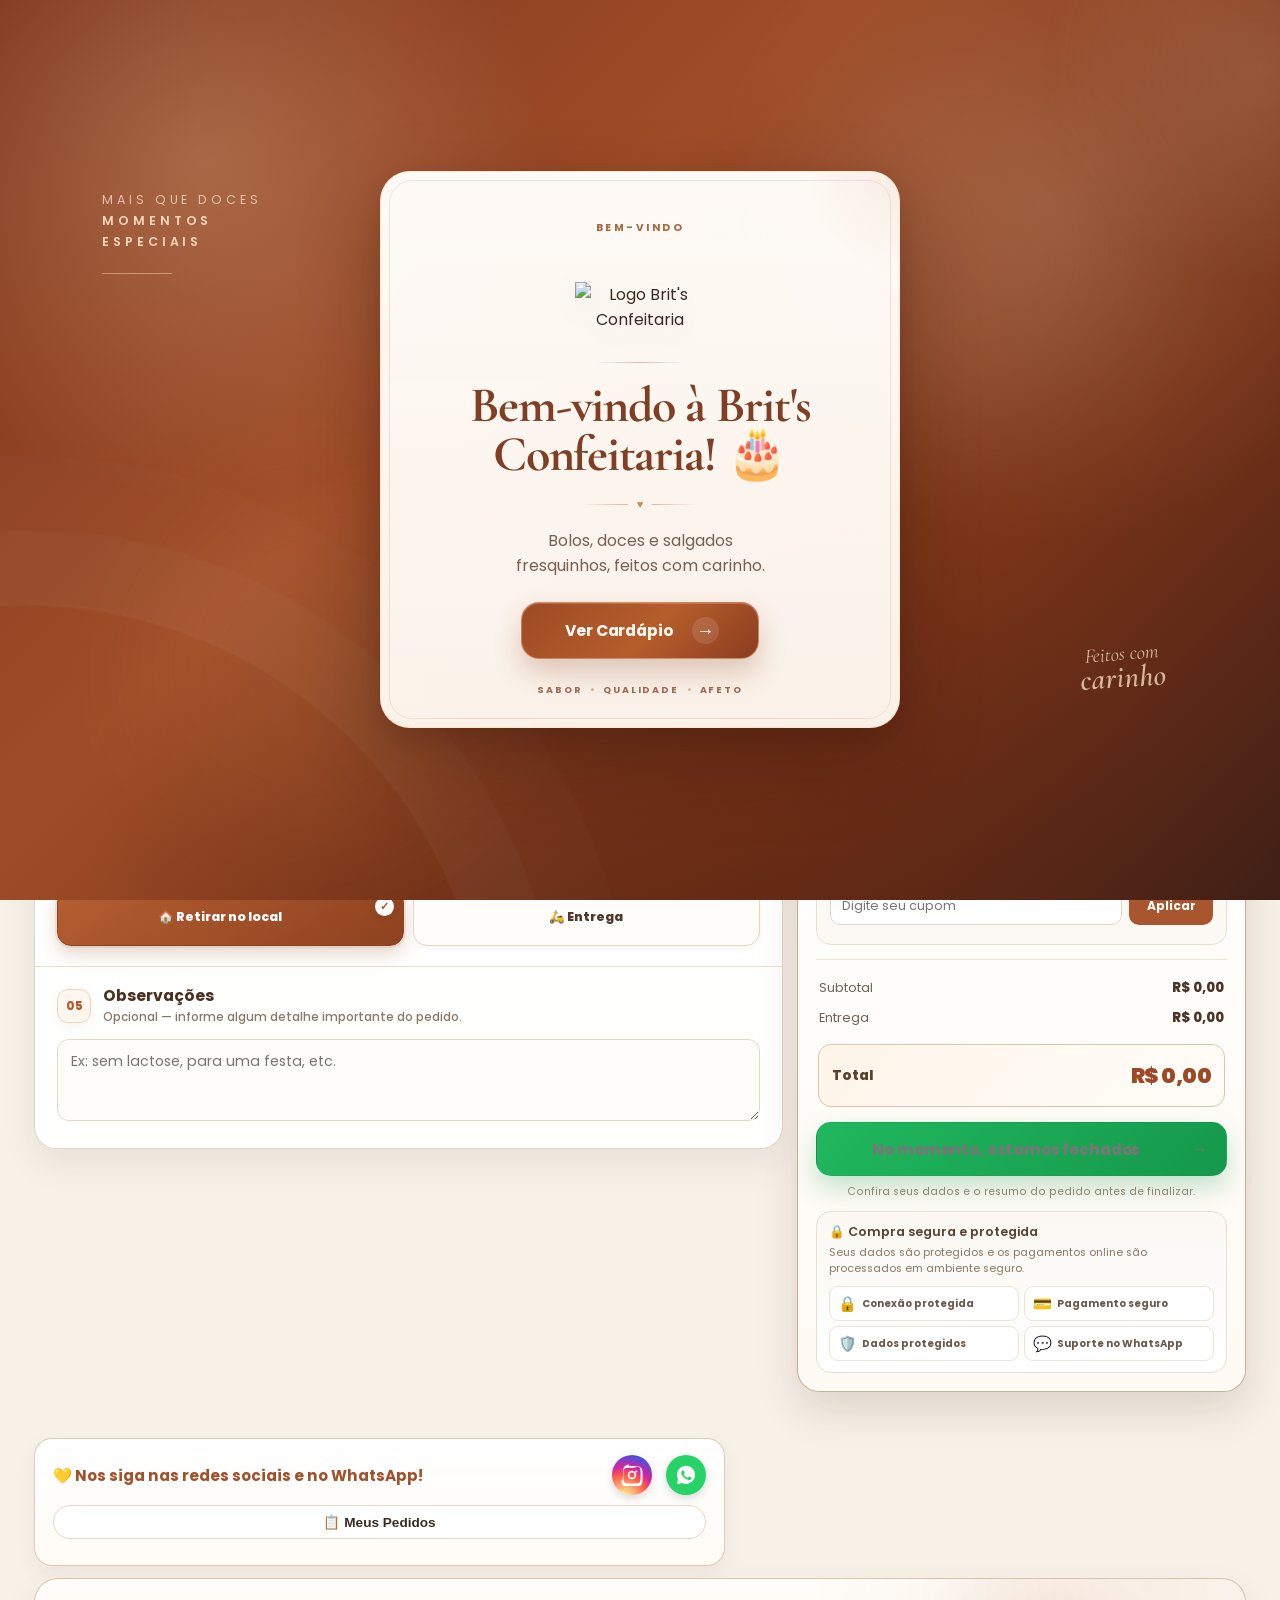
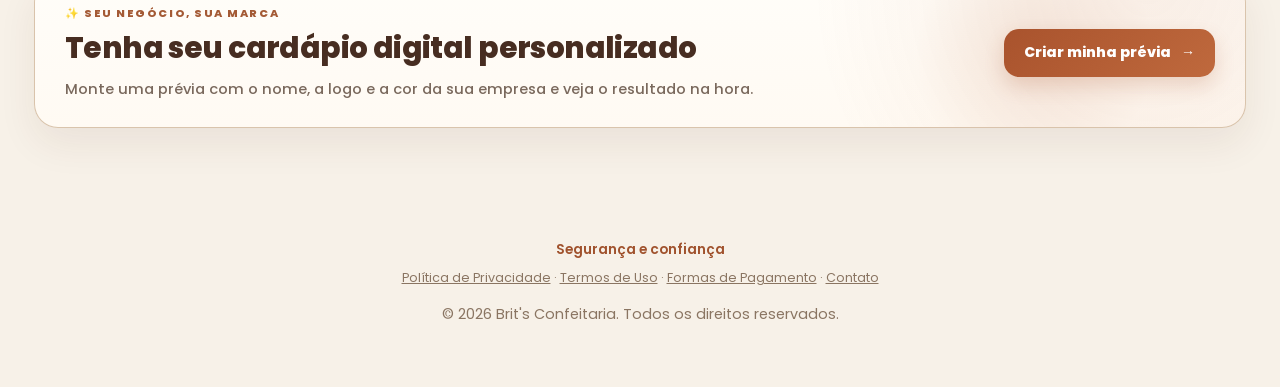
==== commit 3b313479: "style(brits): texto premium de entrega em três linhas" ====
--- a/index.html
+++ b/index.html
@@ -73,6 +73,7 @@
     <link rel="preconnect" href="https://fonts.googleapis.com">
     <link href="https://fonts.googleapis.com/css2?family=Cormorant+Garamond:wght@600;700&family=Poppins:wght@400;500;600;700&display=swap" rel="stylesheet">
     <link rel="stylesheet" href="style.css">
+    <link rel="stylesheet" href="previsao-entrega.css">
 
     <style>
         /* Vendedor Inteligente — sugestão discreta antes do carrinho */
@@ -173,9 +174,16 @@
     <main>
         <div class="container">
             <div class="destaques">
+                <div id="pedeakiPrevisaoVitrine" class="destaque-item pedeaki-previsao-faixa" hidden aria-live="polite" title="Prazo aproximado. Pode variar conforme a demanda e a região de entrega.">
+                    <div class="emoji" aria-hidden="true">🛵</div>
+                    <div class="txt">
+                        <span class="pedeaki-prazo-rotulo">Entrega estimada</span>
+                        <strong id="pedeakiPrevisaoVitrineTempo"></strong>
+                        <small class="pedeaki-prazo-observacao">Pode variar conforme a demanda do dia.</small>
+                    </div>
+                </div>
                 <div class="destaque-item"><div class="emoji">🧁</div><div class="txt">Feito com carinho</div></div>
-                <div class="destaque-item"><div class="emoji">🌾</div><div class="txt">Ingredientes selecionados</div></div>
-                <div class="destaque-item"><div class="emoji">🛵</div><div class="txt">Entrega na sua casa</div></div>
+                <div class="destaque-item"><div class="emoji">🌿</div><div class="txt">Ingredientes selecionados</div></div>
                 <div class="destaque-item"><div class="emoji">💳</div><div class="txt">Pix, cartão ou dinheiro</div></div>
             </div>
 
@@ -283,6 +291,11 @@
                             </div>
 
                             <div id="areaEntrega" style="display:none;">
+                                <div id="pedeakiPrevisaoCheckout" class="pedeaki-previsao-cliente" hidden aria-live="polite">
+                                    <span class="pedeaki-previsao-icone" aria-hidden="true">🛵</span>
+                                    <div class="pedeaki-previsao-copia"><strong>Entrega estimada: <span id="pedeakiPrevisaoCheckoutTempo"></span></strong>
+                                      <small>Prazo aproximado. Pode variar conforme a demanda e a região de entrega.</small></div>
+                                </div>
                                 <div class="checkout-endereco-grid">
                                     <label class="label-cep checkout-endereco-label">Endereço para entrega</label>
                                     <input type="text" id="cepCliente" placeholder="CEP (Ex: 00000-000)" maxlength="9" onblur="calcularFrete()">
@@ -696,5 +709,6 @@
     <script src="firebase-config.js"></script>
     <script src="pagamento.js"></script>
     <script src="script.js"></script>
+    <script src="previsao-entrega.js"></script>
 </body>
 </html>
--- a/previsao-entrega.css
+++ b/previsao-entrega.css
@@ -0,0 +1,115 @@
+/* PedeAki — cartão público compacto; respeita a identidade de cada loja. */
+#pedeakiPrevisaoVitrine[hidden], #pedeakiPrevisaoCheckout[hidden] {display:none !important;}
+.pedeaki-previsao-cliente {box-sizing:border-box;display:flex;align-items:flex-start;gap:11px;padding:12px 14px;background:#fffaf6;border:1px solid var(--border);border-left:3px solid var(--primary);border-radius:13px;color:var(--text);font-family:inherit;max-width:100%;}
+.pedeaki-previsao-cliente .pedeaki-previsao-icone {font-size:21px;line-height:1.3;flex:0 0 auto;}
+.pedeaki-previsao-cliente .pedeaki-previsao-copia {min-width:0;display:grid;gap:3px;text-align:left;}
+.pedeaki-previsao-cliente strong {font-size:13px;line-height:1.5;font-weight:700;color:var(--primary-dark, var(--primary));}
+.pedeaki-previsao-cliente small {font-size:11px;line-height:1.55;color:var(--muted);}
+/* Faixa premium Brit's: régua proporcional, leve e responsiva. */
+main > .container:first-of-type .destaques {
+  box-sizing: border-box;
+  width: min(100%, 1120px);
+  max-width: 1120px;
+  grid-template-columns: repeat(3, minmax(0, 1fr));
+  justify-content: center;
+  gap: 0;
+  padding: 6px 8px;
+  margin-left: auto;
+  margin-right: auto;
+}
+main > .container:first-of-type .destaques.pedeaki-previsao-ativa {
+  grid-template-columns: 1.34fr .95fr 1.18fr 1.13fr;
+}
+main > .container:first-of-type .destaques > .destaque-item {
+  box-sizing: border-box;
+  display: flex;
+  justify-content: center;
+  align-items: center;
+  min-width: 0;
+  min-height: 70px;
+  padding: 7px 13px;
+  gap: 9px;
+}
+main > .container:first-of-type .destaques > .destaque-item .txt {
+  font-size: .75rem;
+  line-height: 1.3;
+}
+main > .container:first-of-type .destaques > .destaque-item:not(:last-child)::after {
+  right: 0;
+  top: 13px;
+  bottom: 13px;
+}
+main > .container:first-of-type .destaques #pedeakiPrevisaoVitrine {
+  width: auto;
+  max-width: none;
+  margin: 0;
+}
+main > .container:first-of-type .destaques #pedeakiPrevisaoVitrine .txt {
+  display: flex;
+  flex-direction: column;
+  align-items: flex-start;
+  gap: 2px;
+  line-height: 1.28;
+}
+main > .container:first-of-type .destaques .pedeaki-prazo-rotulo {
+  font-size: .75rem;
+  font-weight: 650;
+  color: #675041;
+}
+main > .container:first-of-type .destaques #pedeakiPrevisaoVitrineTempo {
+  font-size: 1.02rem;
+  line-height: 1.15;
+  color: #944b2a;
+  font-weight: 750;
+  white-space: nowrap;
+}
+main > .container:first-of-type .destaques .pedeaki-prazo-observacao {
+  font-size: .65rem;
+  font-weight: 500;
+  color: #826d60;
+  line-height: 1.35;
+  text-wrap: pretty;
+}
+@media (max-width: 920px) {
+  main > .container:first-of-type .destaques,
+  main > .container:first-of-type .destaques.pedeaki-previsao-ativa {
+    grid-template-columns: repeat(2, minmax(0, 1fr));
+    width: min(100%, 700px);
+  }
+  main > .container:first-of-type .destaques > .destaque-item {
+    min-height: 60px;
+    padding: 8px 9px;
+  }
+  main > .container:first-of-type .destaques > .destaque-item::after {
+    display: none !important;
+  }
+  main > .container:first-of-type .destaques:not(.pedeaki-previsao-ativa) > .destaque-item:last-child {
+    grid-column: 1 / -1;
+    justify-self: center;
+    width: 100%;
+    max-width: 310px;
+  }
+}
+@media (max-width: 480px) {
+  main > .container:first-of-type .destaques { padding: 6px; }
+  main > .container:first-of-type .destaques > .destaque-item {
+    min-height: 77px;
+    padding: 7px 6px;
+    gap: 6px;
+    justify-content: flex-start;
+  }
+  main > .container:first-of-type .destaques > .destaque-item .txt { font-size: .70rem; }
+  main > .container:first-of-type .destaques .pedeaki-prazo-rotulo { font-size: .72rem; }
+  main > .container:first-of-type .destaques .pedeaki-prazo-observacao { font-size: .61rem; }
+  main > .container:first-of-type .destaques #pedeakiPrevisaoVitrineTempo { font-size: .95rem; }
+}
+@media (max-width: 340px) {
+  main > .container:first-of-type .destaques,
+  main > .container:first-of-type .destaques.pedeaki-previsao-ativa {
+    grid-template-columns: minmax(0, 1fr);
+  }
+  main > .container:first-of-type .destaques > .destaque-item { justify-content: center; }
+}
+
+#pedeakiPrevisaoCheckout {width:100%;margin:10px 0 14px;}
+@media (max-width:480px) { .pedeaki-previsao-cliente {padding:10px 12px;gap:9px;} .pedeaki-previsao-cliente strong {font-size:12.5px;} }
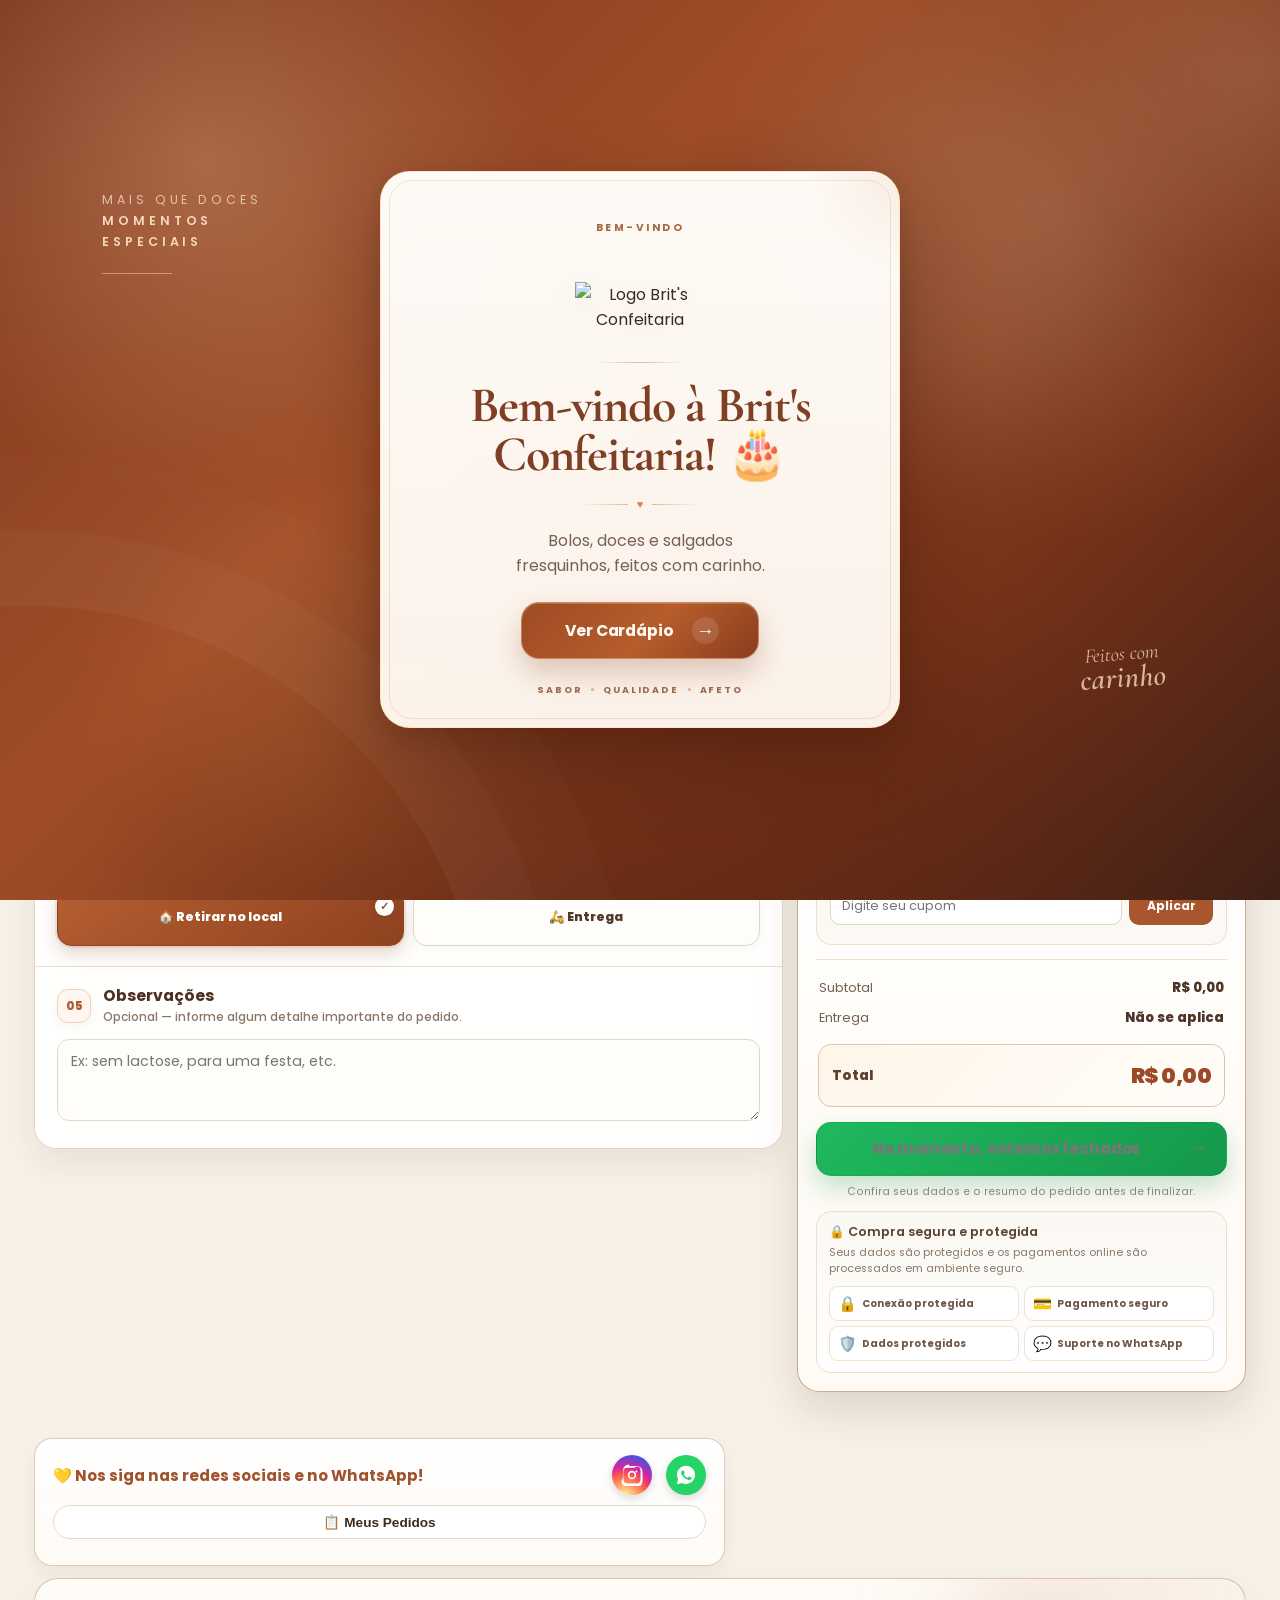
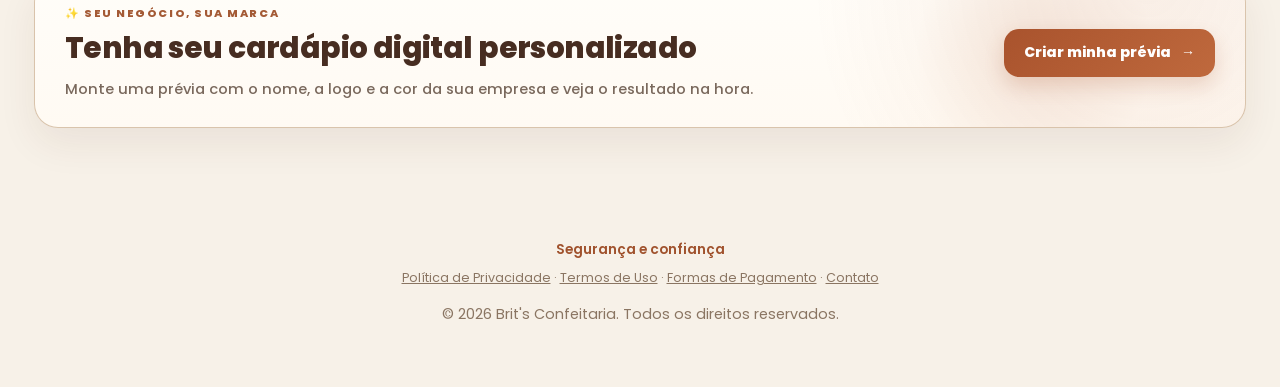
==== commit 002e263c: "Brit's: clareza Premium do checkout sem alterar pagamentos (R1)" ====
--- a/index.html
+++ b/index.html
@@ -73,6 +73,7 @@
     <link rel="preconnect" href="https://fonts.googleapis.com">
     <link href="https://fonts.googleapis.com/css2?family=Cormorant+Garamond:wght@600;700&family=Poppins:wght@400;500;600;700&display=swap" rel="stylesheet">
     <link rel="stylesheet" href="style.css">
+    <link rel="stylesheet" href="brits-delivery-facil-v1.css">
     <link rel="stylesheet" href="previsao-entrega.css">
 
     <style>
@@ -410,6 +411,15 @@
                         <p class="total-final"><span>Total</span><strong id="total-carrinho">R$ 0,00</strong></p>
                     </div>
 
+                    <div class="checkout-pagamento-claro" id="checkoutPagamentoClaro" role="status" aria-live="polite" hidden>
+                        <span class="checkout-pagamento-claro-icone" id="checkoutPagamentoClaroIcone" aria-hidden="true">💳</span>
+                        <div class="checkout-pagamento-claro-corpo">
+                            <span class="checkout-pagamento-claro-kicker">Como funciona seu pagamento</span>
+                            <strong id="checkoutPagamentoClaroTitulo">Revise sua escolha</strong>
+                            <p id="checkoutPagamentoClaroTexto"></p>
+                            <small id="checkoutPagamentoClaroRodape"></small>
+                        </div>
+                    </div>
                     <button class="finalizar-compra">Finalizar Compra</button>
                     <p class="checkout-final-ajuda">Confira seus dados e o resumo do pedido antes de finalizar.</p>
 
--- a/style.css
+++ b/style.css
@@ -6847,3 +6847,74 @@
         gap: 18px;
     }
 }
+
+
+/* BRIT'S — Checkout Premium: clareza do pagamento (apenas camada visual, R1) */
+#carrinho .checkout-pagamento-claro[hidden], .brits-confirmacao-premium[hidden] { display: none !important; }
+#carrinho .checkout-pagamento-claro {
+    display: flex; align-items: flex-start; gap: 12px; margin: 14px 0 13px;
+    padding: 15px 14px; border: 1px solid #ead9c6; border-radius: 16px;
+    background: linear-gradient(135deg, #fffaf5 0%, #fff3e9 100%);
+    box-shadow: 0 7px 21px rgba(101,60,35,.055);
+}
+#carrinho .checkout-pagamento-claro-icone {
+    display: grid; place-items: center; flex: 0 0 38px; width: 38px; height: 38px;
+    border-radius: 12px; background: #fff; border: 1px solid #f0dfd1; font-size: 18px;
+}
+#carrinho .checkout-pagamento-claro-corpo { min-width: 0; }
+#carrinho .checkout-pagamento-claro-kicker {
+    display: block; color: #9b5b37; font-size: .63rem; font-weight: 850;
+    text-transform: uppercase; letter-spacing: .085em; line-height: 1.4; margin: 0 0 4px;
+}
+#carrinho .checkout-pagamento-claro strong { display:block; color:#4d3022; font-size: .88rem; line-height:1.3; }
+#carrinho .checkout-pagamento-claro p { margin: 7px 0 6px; font-size: .75rem; line-height:1.5; color:#665345; }
+#carrinho .checkout-pagamento-claro small { display:block; color:#946c55; font-size: .69rem; line-height:1.42; }
+#carrinho .finalizar-compra { min-height: 47px; white-space: normal; line-height: 1.35; }
+.brits-confirmacao-premium {
+    position: fixed; inset: 0; z-index: 22000; display: grid; place-items: center;
+    padding: 22px 14px; overflow-y: auto; background: rgba(29,21,16,.66);
+    -webkit-backdrop-filter: blur(6px); backdrop-filter: blur(6px);
+}
+.brits-confirmacao-premium-card {
+    width: min(100%, 450px); max-height: calc(100dvh - 44px); overflow-y: auto;
+    padding: 27px 25px 23px; border: 1px solid rgba(234,212,187,.98);
+    border-radius: 25px; background: linear-gradient(160deg, #fff 0%, #fffaf5 76%, #fdf0e5 100%);
+    box-shadow: 0 25px 75px rgba(22,12,6,.26); text-align: center;
+}
+.brits-confirmacao-premium-marca {color:#8e4a2b; font-size:.64rem;letter-spacing:.13em;font-weight:900;}
+.brits-confirmacao-premium-marca span {color:#ae8c76;font-weight:650;}
+.brits-confirmacao-premium-selo {
+    display:grid; place-items:center; width:64px;height:64px;margin:23px auto 12px;
+    border-radius:22px; background:linear-gradient(150deg,#ecf8eb,#d8efd9); color:#2f7e47;
+    font-size:1.7rem;font-weight:850;box-shadow:0 8px 19px rgba(54,125,65,.1);
+}
+.brits-confirmacao-premium-etiqueta {color:#9c643e;font-size:.66rem;font-weight:850;letter-spacing:.09em;}
+.brits-confirmacao-premium h2 {color:#4d3022;font-size:clamp(1.22rem,4vw,1.53rem);line-height:1.18;margin:8px 0 9px;}
+.brits-confirmacao-premium-card>p {color:#745c4a;font-size:.86rem;line-height:1.58;margin:0 auto 20px;}
+.brits-confirmacao-premium-etapas {display:grid;gap:8px;text-align:left;margin-bottom:19px;}
+.brits-confirmacao-premium-etapas>div {
+    display:flex;align-items:center;gap:12px;padding:11px 12px;border:1px solid #eadccf;
+    border-radius:13px;background:rgba(255,255,255,.79);
+}
+.brits-confirmacao-premium-etapas>div>span {
+    display:grid;place-items:center;flex:0 0 31px;width:31px;height:31px;
+    border-radius:10px;background:#fff2e7;color:#a25532;font-size:.68rem;font-weight:900;
+}
+.brits-confirmacao-premium-etapas p {margin:0;min-width:0;}
+.brits-confirmacao-premium-etapas strong {display:block;color:#51392a;font-size:.79rem;line-height:1.35;}
+.brits-confirmacao-premium-etapas small {display:block;color:#88705e;font-size:.7rem;line-height:1.35;margin-top:2px;}
+.brits-confirmacao-premium-fechar {
+    display:block;width:100%;min-height:47px;border:none;border-radius:13px;
+    background:linear-gradient(125deg,#b86638,#914222);color:white;
+    font-size:.82rem;font-weight:850;line-height:1.3;padding:13px;
+    box-shadow:0 9px 20px rgba(144,67,34,.18);cursor:pointer;
+}
+.brits-confirmacao-premium-fechar:focus-visible {outline:3px solid #6eab8b;outline-offset:3px;}
+.brits-confirmacao-premium-nota {display:block;margin-top:12px;font-size:.68rem;color:#927c6b;line-height:1.45;}
+@media (max-width:520px) {
+    #carrinho .checkout-pagamento-claro { padding:12px;gap:9px; }
+    #carrinho .checkout-pagamento-claro-icone {flex-basis:34px;width:34px;height:34px;}
+    .brits-confirmacao-premium {padding:12px;}
+    .brits-confirmacao-premium-card {padding:22px 17px 19px;border-radius:20px;max-height:calc(100dvh - 24px);}
+}
+@media (prefers-reduced-motion:reduce) {.brits-confirmacao-premium *,#carrinho .checkout-pagamento-claro {transition:none!important;animation:none!important;}}
--- a/brits-delivery-facil-v1.css
+++ b/brits-delivery-facil-v1.css
@@ -0,0 +1,453 @@
+/* BRIT'S — DELIVERY FÁCIL / REFINO DE CARDS
+   Candidata local, NÃO publicada. Escopo: somente #produtos-destaque.
+   O cardápio oficial, checkout, estoque, pagamentos, notificações e push não são alterados.
+*/
+#produtos-destaque .categoria-grid {
+  display: grid;
+  grid-template-columns: repeat(4, minmax(0, 1fr));
+  justify-content: stretch;
+  gap: 14px;
+  width: 100%;
+  max-width: none;
+  margin-left: 0;
+  margin-right: 0;
+}
+#produtos-destaque .produto-item {
+  width: 100% !important;
+  max-width: none;
+  min-width: 0;
+  padding-bottom: 8px;
+}
+#produtos-destaque .produto-imagem-wrap {
+  aspect-ratio: 4 / 3;
+  overflow: hidden;
+}
+#produtos-destaque .produto-imagem-wrap img {
+  width: 100%;
+  height: 100% !important;
+  object-fit: cover;
+}
+#produtos-destaque .produto-item h3 {
+  margin: 9px 10px 5px;
+  min-height: 2.55em;
+  font-size: .88rem;
+  line-height: 1.27;
+  overflow-wrap: anywhere;
+  -webkit-line-clamp: 2;
+}
+#produtos-destaque .produto-item .descricao {
+  flex-grow: 0;
+  display: -webkit-box;
+  -webkit-box-orient: vertical;
+  -webkit-line-clamp: 2;
+  overflow: hidden;
+  min-height: 2.65em;
+  margin: 0 10px 6px;
+  font-size: .73rem;
+  line-height: 1.32;
+}
+#produtos-destaque .produto-item .preco {
+  min-height: 0;
+  margin: auto 10px 6px;
+  font-size: 1.08rem;
+  line-height: 1.2;
+  font-weight: 800;
+}
+#produtos-destaque .variantes-lista {
+  margin: 0 8px 6px;
+}
+#produtos-destaque .produto-quantidade-stepper {
+  gap: 9px;
+  min-height: 36px;
+  margin: 0 auto 6px;
+  padding: 2px 5px;
+}
+#produtos-destaque .qtd-btn {
+  width: 32px;
+  height: 32px;
+}
+#produtos-destaque .produto-item .adicionar-carrinho {
+  width: calc(100% - 18px);
+  max-width: calc(100% - 18px);
+  min-height: 40px;
+  margin: 0 9px;
+  padding: 8px 6px;
+  border-radius: 10px;
+  font-size: .77rem;
+  line-height: 1.15;
+  white-space: normal;
+}
+#produtos-destaque .btn-copiar-link-produto {
+  display: block;
+  width: calc(100% - 18px);
+  max-width: calc(100% - 18px);
+  align-self: center;
+  margin: 5px 9px 0;
+  padding: 4px 2px;
+  font-size: .60rem;
+  line-height: 1.25;
+  white-space: nowrap;
+  overflow: hidden;
+  text-overflow: ellipsis;
+}
+@media (max-width: 1180px) {
+  #produtos-destaque .categoria-grid {grid-template-columns: repeat(3, minmax(0, 1fr));}
+}
+@media (max-width: 760px) {
+  #produtos-destaque .categoria-grid {
+    grid-template-columns: repeat(2, minmax(0, 1fr));
+    gap: 10px;
+    max-width: none;
+  }
+  #produtos-destaque .produto-item {max-width: none; border-radius: 16px;}
+  #produtos-destaque .produto-imagem-wrap {aspect-ratio: 4 / 3;}
+  #produtos-destaque .produto-item h3 {
+    margin: 8px 8px 4px;
+    min-height: 2.55em;
+    font-size: .79rem;
+    line-height: 1.25;
+  }
+  #produtos-destaque .produto-item .descricao {
+    margin: 0 8px 5px;
+    min-height: 2.55em;
+    font-size: .69rem;
+    line-height: 1.28;
+    -webkit-line-clamp: 2;
+  }
+  #produtos-destaque .produto-item .preco {
+    margin: auto 8px 5px;
+    font-size: 1.01rem;
+  }
+  #produtos-destaque .variantes-lista {margin: 0 7px 6px;}
+  #produtos-destaque .produto-item .adicionar-carrinho {
+    width: calc(100% - 14px);
+    max-width: calc(100% - 14px);
+    margin: 0 7px;
+    min-height: 40px;
+    padding: 7px 4px;
+    font-size: .70rem;
+  }
+  #produtos-destaque .btn-copiar-link-produto {
+    width: calc(100% - 14px);
+    max-width: calc(100% - 14px);
+    margin: 4px 7px 0;
+    font-size: .60rem;
+  }
+}
+@media (max-width: 359px) {
+  #produtos-destaque .categoria-grid {
+    grid-template-columns: 1fr;
+    max-width: 420px;
+    margin-left: auto;
+    margin-right: auto;
+  }
+  #produtos-destaque .produto-imagem-wrap {aspect-ratio: 16 / 10;}
+  #produtos-destaque .produto-item h3 {font-size: .92rem;}
+  #produtos-destaque .produto-item .descricao {font-size: .76rem;}
+}
+
+/* BRIT'S — CANDIDATA VISUAL ISOLADA: cupom responsivo.
+   Escopo: apenas apresentação do campo/botão de cupom no checkout.
+   Sem alteração de regras comerciais, eventos, validações ou pagamentos. */
+#carrinho.checkout-premium .checkout-cupom-card {
+  min-width: 0;
+  max-width: 100%;
+  box-sizing: border-box;
+}
+#carrinho.checkout-premium .checkout-cupom-card .cupom-area {
+  display: grid;
+  grid-template-columns: minmax(0, 1fr) auto;
+  align-items: stretch;
+  width: 100%;
+  min-width: 0;
+  max-width: 100%;
+}
+#carrinho.checkout-premium .checkout-cupom-card .cupom-area input {
+  box-sizing: border-box;
+  width: 100%;
+  min-width: 0;
+  max-width: 100%;
+}
+#carrinho.checkout-premium .checkout-cupom-card .cupom-area button {
+  box-sizing: border-box;
+  white-space: nowrap;
+}
+@media (max-width: 359px) {
+  #carrinho.checkout-premium .checkout-cupom-card .cupom-area {
+    grid-template-columns: minmax(0, 1fr);
+  }
+  #carrinho.checkout-premium .checkout-cupom-card .cupom-area button {
+    width: 100%;
+    min-width: 0;
+    min-height: 44px;
+  }
+}
+
+/* BRIT'S — DELIVERY FÁCIL: centralização responsiva por quantidade.
+   CANDIDATA LOCAL, SEM COMMIT / SEM DEPLOY.
+   Escopo: somente os cards da vitrine em #produtos-destaque.
+   Preserve fotos, clique, quantidade, preços, promoções e checkout. */
+#produtos-destaque .categoria-grid {
+  display: flex;
+  flex-wrap: wrap;
+  justify-content: center;
+  align-items: stretch;
+  gap: 14px;
+}
+#produtos-destaque .categoria-grid > .produto-item {
+  box-sizing: border-box;
+  flex: 0 0 calc((100% - 42px) / 4);
+  min-width: 0;
+  max-width: none;
+}
+@media (max-width: 1180px) {
+  #produtos-destaque .categoria-grid > .produto-item {
+    flex-basis: calc((100% - 28px) / 3);
+  }
+}
+@media (max-width: 760px) {
+  #produtos-destaque .categoria-grid {
+    gap: 10px;
+  }
+  #produtos-destaque .categoria-grid > .produto-item {
+    flex-basis: calc((100% - 10px) / 2);
+  }
+  /* Quando há apenas um produto, destaque proporcional, sem ficar enorme. */
+  #produtos-destaque .categoria-grid > .produto-item:only-child {
+    flex-basis: min(78%, 320px);
+  }
+}
+@media (max-width: 359px) {
+  #produtos-destaque .categoria-grid > .produto-item,
+  #produtos-destaque .categoria-grid > .produto-item:only-child {
+    flex-basis: 100%;
+  }
+}
+
+/* Brit's Delivery Fácil — candidata de primeira tela MOBILE.
+   Apenas apresentação da região anterior aos produtos. Sem alterar fluxos,
+   avisos, contratos, checkout, status, banners ou comportamento do JS.
+   NÃO PUBLICADO: trabalho local para validação antes de autorização. */
+@media (max-width: 760px) {
+  header { padding: 8px 0 7px; }
+  header .container { grid-template-columns: 46px minmax(0, 1fr); gap: 8px; }
+  header .logo { width: 46px; max-width: 46px; max-height: 46px; }
+  header h1 { font-size: 1rem; line-height: 1.13; }
+  header p:not(.header-cidade) { margin-top: 2px; font-size: .65rem; line-height: 1.25; }
+  .status-loja-banner { min-height: 31px; margin-top: 4px; padding: 5px 12px; }
+  main > .container:first-of-type { padding-top: 5px; padding-bottom: 2px; }
+  main > .container:first-of-type .destaques {
+    gap: 4px; padding: 4px; margin-bottom: 4px; border-radius: 12px;
+  }
+  main > .container:first-of-type .destaque-item {
+    min-height: 32px; padding: 4px 6px; gap: 5px;
+  }
+  main > .container:first-of-type .destaque-item .emoji {
+    flex: 0 0 22px; width: 22px; height: 22px; font-size: 12px;
+  }
+  main > .container:first-of-type .destaque-item .txt {
+    font-size: .65rem; line-height: 1.18;
+  }
+  .carrossel-destaques.container {
+    margin-top: 4px; margin-bottom: 10px; border-radius: 15px;
+  }
+  .carrossel-slide { height: 178px; }
+  .carrossel-slide-info { width: 64%; padding: 12px 12px 26px; gap: 4px; }
+  .carrossel-slide-info strong { font-size: 1rem; line-height: 1.1; }
+  .carrossel-kicker { min-height: 18px; padding: 2px 6px; font-size: .54rem; }
+  .carrossel-preco { font-size: .98rem; }
+  .carrossel-cta { min-height: 44px; padding: 7px 10px; font-size: .72rem; }
+  #produtos-destaque { padding-top: 3px; }
+  #produtos-destaque > h2 { margin-bottom: 8px; font-size: 1.3rem; }
+  #produtos-destaque .categorias { margin-bottom: 13px; padding: 7px; }
+  #produtos-destaque .categoria-titulo { margin-top: 17px; margin-bottom: 10px; }
+}
+@media (max-width: 390px) {
+  .carrossel-slide-info { padding-left: 10px; padding-right: 8px; }
+  .carrossel-slide-info strong { font-size: .94rem; }
+  .carrossel-cta { font-size: .68rem; }
+}
+
+/* Brit's Delivery Fácil — refinamento consolidado da primeira tela.
+   CANDIDATA LOCAL, SEM DEPLOY. Somente responsividade do topo e carrossel.
+   Preserva previsão, informações, carrossel, fotos, checkout e demais ações. */
+@media (max-width: 760px) {
+  /* A folha de previsão de entrega carrega depois do CSS principal; usar
+     seletores mais específicos para reduzir a linha de benefícios sem escondê-los. */
+  main > .container:first-of-type .destaques > .destaque-item:not(#pedeakiPrevisaoVitrine) {
+    min-height: 49px;
+    padding: 5px 6px;
+    gap: 5px;
+  }
+  main > .container:first-of-type .destaques > #pedeakiPrevisaoVitrine {
+    min-height: 65px;
+    padding: 5px 6px;
+    gap: 5px;
+  }
+  main > .container:first-of-type .destaques #pedeakiPrevisaoVitrine .txt {
+    gap: 1px;
+  }
+  main > .container:first-of-type .destaques .pedeaki-prazo-observacao {
+    line-height: 1.18;
+  }
+
+  /* Título extenso: reservar fluxo próprio para preço e CTA, sem sobreposição. */
+  .carrossel-slide:not(.carrossel-slide-banner) { height: 192px; }
+  .carrossel-slide:not(.carrossel-slide-banner) .carrossel-slide-info {
+    justify-content: flex-start;
+    width: 66%;
+    padding: 11px 10px 22px;
+    gap: 3px;
+    min-width: 0;
+  }
+  .carrossel-slide-info .carrossel-kicker,
+  .carrossel-slide-info .carrossel-preco,
+  .carrossel-slide-info .carrossel-cta { flex-shrink: 0; }
+  .carrossel-slide-info strong {
+    display: -webkit-box;
+    -webkit-box-orient: vertical;
+    -webkit-line-clamp: 3;
+    overflow: hidden;
+    overflow-wrap: anywhere;
+    font-size: .95rem;
+    line-height: 1.12;
+    flex-shrink: 0;
+  }
+  .carrossel-slide-info .carrossel-cta {
+    min-height: 44px;
+    margin-top: 1px;
+    padding: 7px 10px;
+    white-space: normal;
+    text-align: center;
+    font-size: .70rem;
+  }
+  /* Tirar as setas da zona de leitura do título/preço. */
+  .carrossel-destaques .carrossel-destaque-seta {
+    top: 9px;
+    bottom: auto;
+    width: 32px;
+    height: 32px;
+    transform: none;
+  }
+  .carrossel-destaques .carrossel-destaque-anterior { left: auto; right: 49px; }
+  .carrossel-destaques .carrossel-destaque-proximo { right: 9px; }
+  .carrossel-destaques .carrossel-destaque-seta:hover { transform: none; }
+  /* Indicadores ficam abaixo do botão, sem avançar sobre a ação. */
+  .carrossel-destaques .carrossel-bolinhas {
+    left: auto;
+    right: 10px;
+    bottom: 6px;
+    transform: none;
+  }
+}
+@media (max-width: 390px) {
+  .carrossel-slide:not(.carrossel-slide-banner) .carrossel-slide-info { width: 68%; }
+  .carrossel-slide-info strong { font-size: .88rem; }
+  .carrossel-slide-info .carrossel-cta { font-size: .67rem; }
+}
+
+/* Brit’s Delivery Fácil: confirmação Premium de compra (feedback visual apenas). */
+.feedback-carrinho-premium {
+  position: fixed;
+  z-index: 165;
+  bottom: calc(88px + env(safe-area-inset-bottom, 0px));
+  left: 50%;
+  transform: translate(-50%, 12px);
+  width: min(420px, calc(100vw - 24px));
+  max-width: calc(100vw - 24px);
+  box-sizing: border-box;
+  display: grid;
+  grid-template-columns: 42px minmax(0, 1fr) auto;
+  align-items: center;
+  gap: 11px;
+  padding: 11px 13px;
+  background: linear-gradient(110deg, #fffdf9 0%, #fff4e9 100%);
+  color: #512f20;
+  border: 1px solid #d8bda3;
+  border-left: 3px solid #a2522b;
+  border-radius: 18px;
+  box-shadow: 0 12px 32px rgba(66, 37, 20, .19), 0 3px 7px rgba(66, 37, 20, .07);
+  opacity: 0;
+  visibility: hidden;
+  pointer-events: none;
+  transition: opacity .2s ease, transform .2s ease, visibility .2s ease;
+}
+.feedback-carrinho-premium.visivel {
+  opacity: 1;
+  visibility: visible;
+  transform: translate(-50%, 0);
+}
+.feedback-carrinho-premium-icone {
+  display: grid;
+  place-items: center;
+  width: 42px;
+  height: 42px;
+  background: #e5f3e4;
+  color: #28743b;
+  border: 1px solid #c7e1c4;
+  border-radius: 13px;
+  font: 800 23px/1 system-ui, sans-serif;
+}
+.feedback-carrinho-premium-textos { min-width: 0; display: flex; flex-direction: column; gap: 3px; }
+.feedback-carrinho-premium-textos strong {
+  color: #673b2a;
+  font-size: .88rem;
+  line-height: 1.25;
+  font-weight: 800;
+}
+.feedback-carrinho-premium-produto {
+  display: -webkit-box;
+  overflow: hidden;
+  -webkit-box-orient: vertical;
+  -webkit-line-clamp: 2;
+  overflow-wrap: anywhere;
+  color: #80685b;
+  font-size: .76rem;
+  line-height: 1.25;
+}
+.feedback-carrinho-premium-contagem {
+  align-self: center;
+  min-width: 34px;
+  padding: 6px 7px;
+  border-radius: 11px;
+  background: #a2522b;
+  color: #fff;
+  text-align: center;
+  font-size: .8rem;
+  font-weight: 800;
+  font-variant-numeric: tabular-nums;
+}
+@media (max-width: 359px) {
+  .feedback-carrinho-premium { padding: 9px; gap: 8px; grid-template-columns: 36px minmax(0,1fr) auto; }
+  .feedback-carrinho-premium-icone { width: 36px; height: 36px; }
+  .feedback-carrinho-premium-textos strong { font-size: .81rem; }
+  .feedback-carrinho-premium-produto { font-size: .71rem; }
+}
+@media (prefers-reduced-motion: reduce) {
+  .feedback-carrinho-premium { transition: none; }
+}
+
+/* Brit's — foco visual somente em campo obrigatório já reprovado pelo checkout. */
+#carrinho input.checkout-campo-pendente {
+  outline: 2px solid #a2522b;
+  outline-offset: 2px;
+  box-shadow: 0 0 0 5px rgba(162, 82, 43, .13);
+}
+
+/* Feedback discreto para cliente que já tem dados armazenados neste navegador. */
+#carrinho .checkout-dados-salvos-aviso {
+  margin: 9px 0 0;
+  padding: 8px 11px;
+  border-radius: 12px;
+  background: #f5f9f3;
+  color: #347046;
+  border: 1px solid #d5e5d0;
+  font-size: .82rem;
+  line-height: 1.4;
+}
+#carrinho input.checkout-campo-pendente:focus {
+  outline: 2px solid #a2522b;
+}
+@media (prefers-reduced-motion: reduce) {
+  #carrinho input.checkout-campo-pendente { scroll-behavior: auto; }
+}
